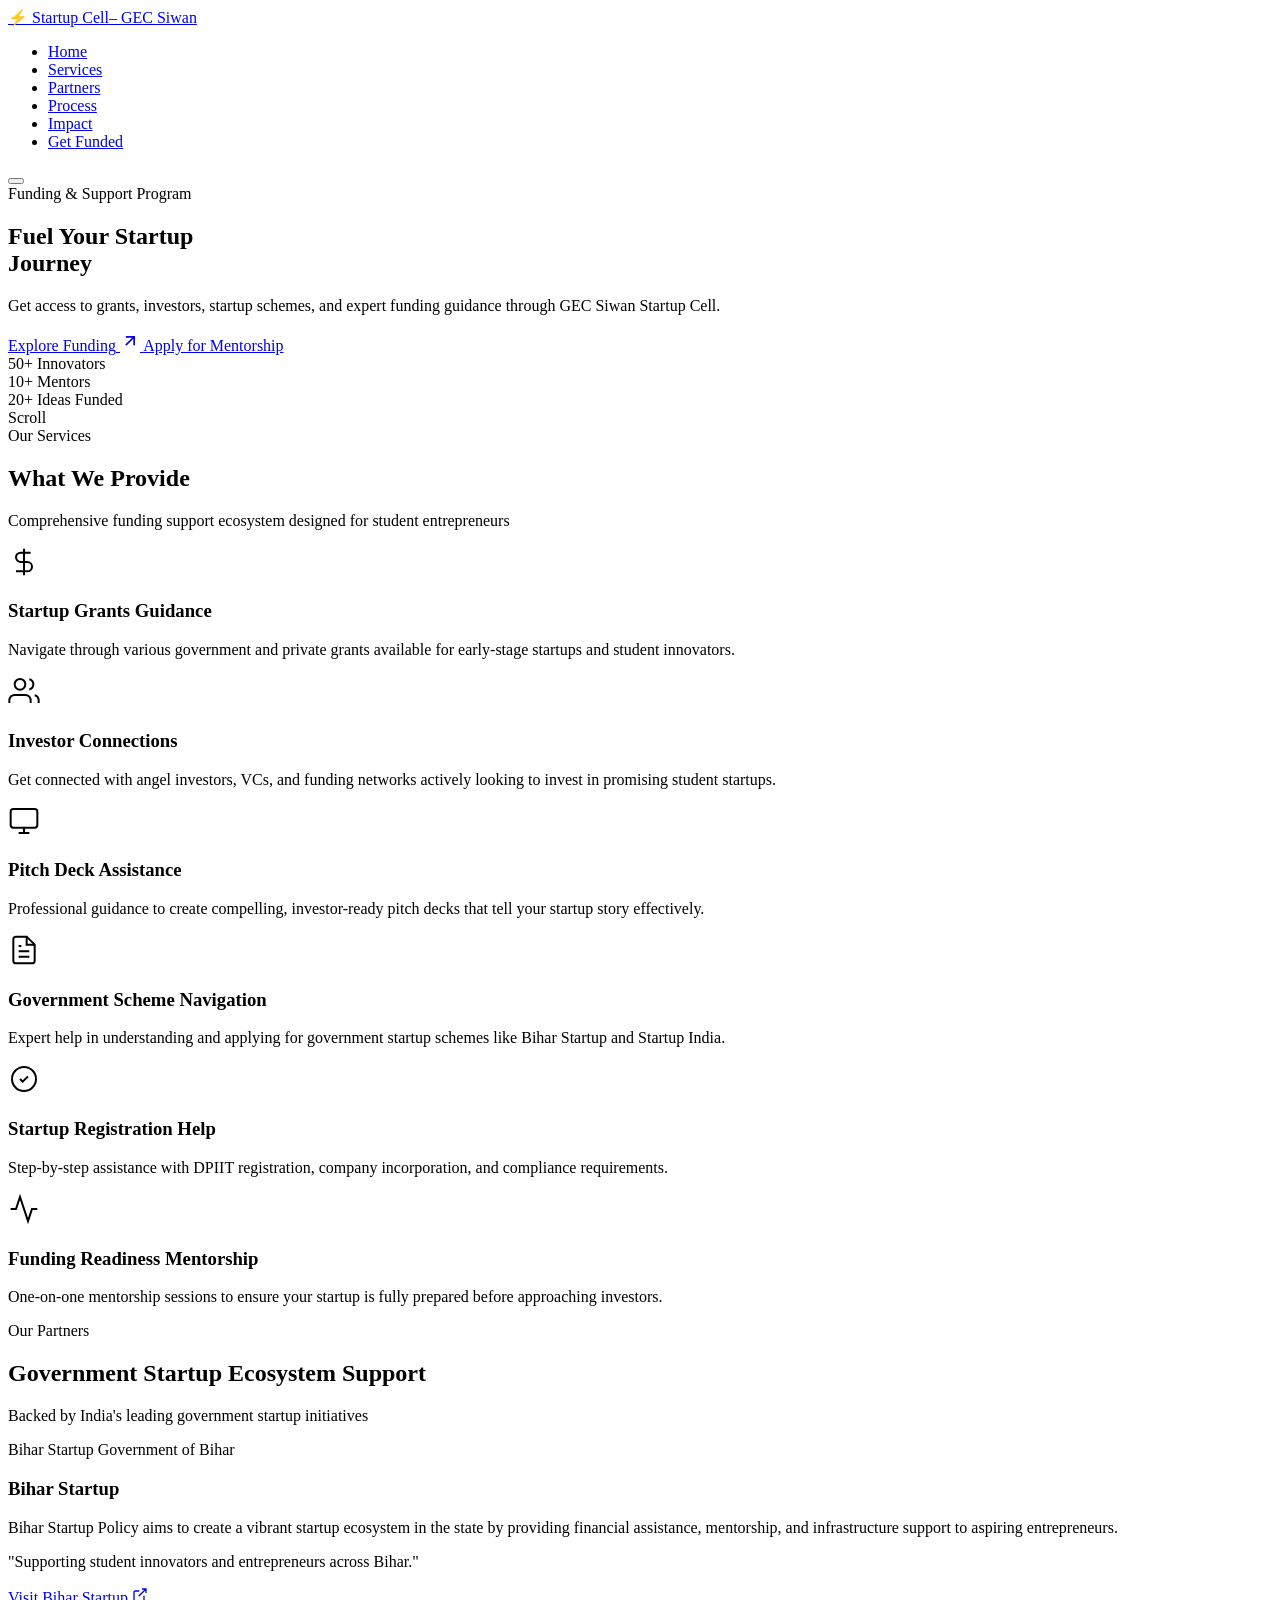
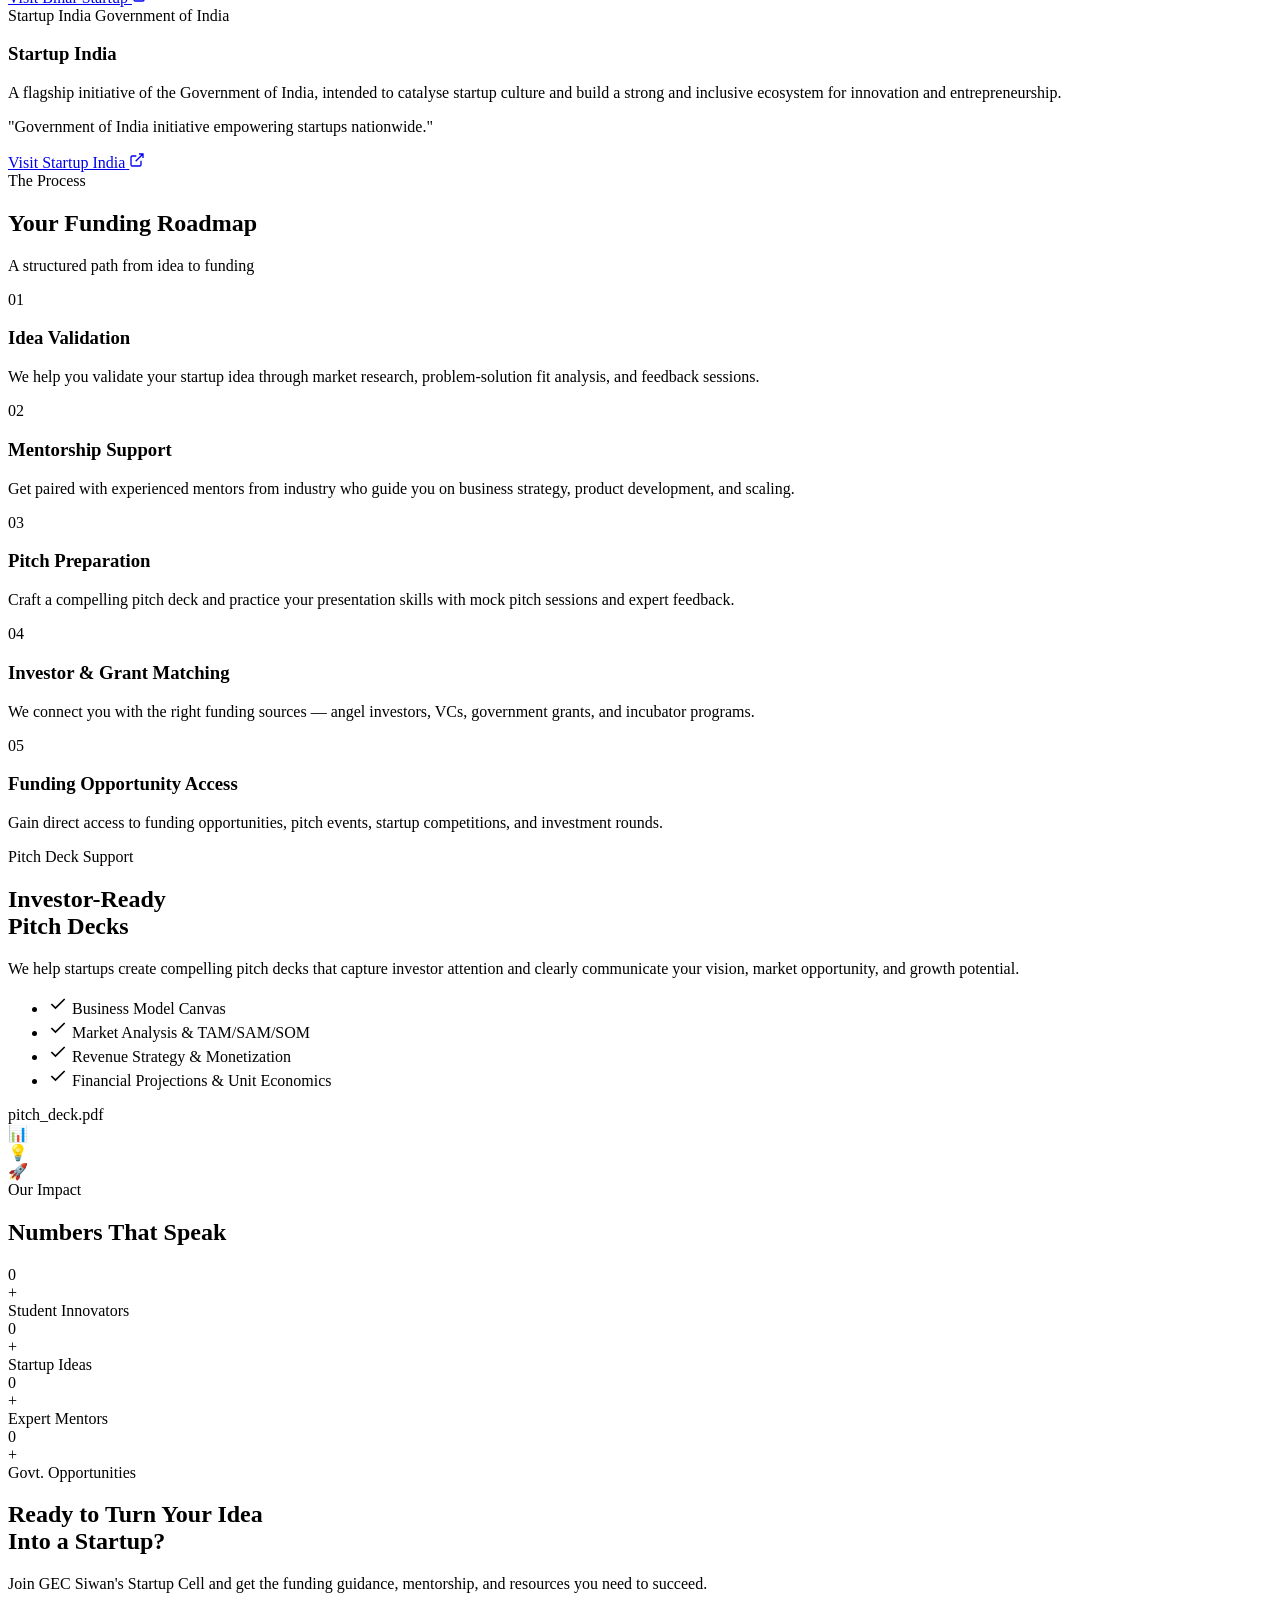
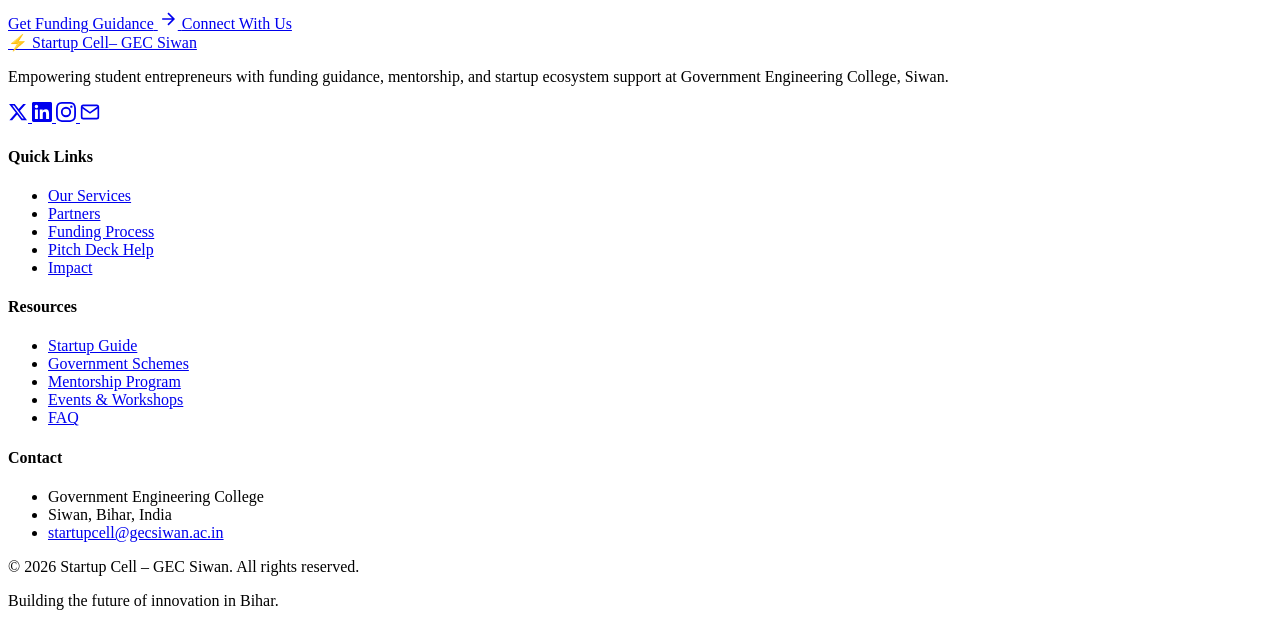
==== funding.html @ d15242ae "funding added" ====
<!DOCTYPE html>
<html lang="en">
<head>
    <meta charset="UTF-8">
    <meta name="viewport" content="width=device-width, initial-scale=1.0">
    <title>Funding & Support – Startup Cell GEC Siwan</title>
    <link rel="preconnect" href="https://fonts.googleapis.com">
    <link rel="preconnect" href="https://fonts.gstatic.com" crossorigin>
    <link href="https://fonts.googleapis.com/css2?family=Syne:wght@400;500;600;700;800&family=DM+Sans:ital,wght@0,400;0,500;0,600;0,700;1,400&display=swap" rel="stylesheet">
    <link rel="stylesheet" href="styles.css">
</head>
<body>
    <!-- ========== NAVBAR ========== -->
    <nav class="navbar" id="navbar">
        <div class="nav-container">
            <a href="#" class="nav-logo">
                <span class="logo-icon">⚡</span>
                <span>Startup Cell<span class="logo-accent">– GEC Siwan</span></span>
            </a>
            <ul class="nav-links" id="navLinks">
                <li><a href="#hero">Home</a></li>
                <li><a href="#services">Services</a></li>
                <li><a href="#government">Partners</a></li>
                <li><a href="#timeline">Process</a></li>
                <li><a href="#stats">Impact</a></li>
                <li><a href="#cta" class="nav-cta">Get Funded</a></li>
            </ul>
            <button class="nav-toggle" id="navToggle" aria-label="Toggle menu">
                <span></span>
                <span></span>
                <span></span>
            </button>
        </div>
    </nav>

    <!-- ========== HERO SECTION ========== -->
    <section class="hero" id="hero">
        <div class="hero-bg">
            <div class="blob blob-1"></div>
            <div class="blob blob-2"></div>
            <div class="blob blob-3"></div>
            <div class="grid-overlay"></div>
        </div>
        <div class="hero-content">
            <div class="hero-badge fade-up">
                <span class="badge-dot"></span>
                Funding & Support Program
            </div>
            <h1 class="hero-title fade-up delay-1">
                Fuel Your Startup<br><span class="gradient-text">Journey</span>
            </h1>
            <p class="hero-subtitle fade-up delay-2">
                Get access to grants, investors, startup schemes, and expert funding guidance through GEC Siwan Startup Cell.
            </p>
            <div class="hero-buttons fade-up delay-3">
                <a href="#services" class="btn btn-primary">
                    <span>Explore Funding</span>
                    <svg width="20" height="20" viewBox="0 0 24 24" fill="none" stroke="currentColor" stroke-width="2">
                        <path d="M7 17l9.2-9.2M17 17V7H7"/>
                    </svg>
                </a>
                <a href="#cta" class="btn btn-secondary">
                    <span>Apply for Mentorship</span>
                </a>
            </div>
            <div class="hero-stats-mini fade-up delay-4">
                <div class="mini-stat">
                    <span class="mini-stat-num">50+</span>
                    <span class="mini-stat-label">Innovators</span>
                </div>
                <div class="mini-stat-divider"></div>
                <div class="mini-stat">
                    <span class="mini-stat-num">10+</span>
                    <span class="mini-stat-label">Mentors</span>
                </div>
                <div class="mini-stat-divider"></div>
                <div class="mini-stat">
                    <span class="mini-stat-num">20+</span>
                    <span class="mini-stat-label">Ideas Funded</span>
                </div>
            </div>
        </div>
        <div class="hero-scroll-indicator">
            <div class="scroll-line"></div>
            <span>Scroll</span>
        </div>
    </section>

    <!-- ========== WHAT WE PROVIDE SECTION ========== -->
    <section class="services" id="services">
        <div class="container">
            <div class="section-header">
                <span class="section-tag fade-up">Our Services</span>
                <h2 class="section-title fade-up delay-1">What We Provide</h2>
                <p class="section-desc fade-up delay-2">Comprehensive funding support ecosystem designed for student entrepreneurs</p>
            </div>
            <div class="services-grid">
                <div class="service-card fade-up">
                    <div class="service-icon">
                        <svg width="32" height="32" viewBox="0 0 24 24" fill="none" stroke="currentColor" stroke-width="1.5">
                            <path d="M12 2v20M17 5H9.5a3.5 3.5 0 000 7h5a3.5 3.5 0 010 7H6"/>
                        </svg>
                    </div>
                    <h3>Startup Grants Guidance</h3>
                    <p>Navigate through various government and private grants available for early-stage startups and student innovators.</p>
                    <div class="service-card-glow"></div>
                </div>
                <div class="service-card fade-up delay-1">
                    <div class="service-icon">
                        <svg width="32" height="32" viewBox="0 0 24 24" fill="none" stroke="currentColor" stroke-width="1.5">
                            <path d="M17 21v-2a4 4 0 00-4-4H5a4 4 0 00-4 4v2"/><circle cx="9" cy="7" r="4"/><path d="M23 21v-2a4 4 0 00-3-3.87M16 3.13a4 4 0 010 7.75"/>
                        </svg>
                    </div>
                    <h3>Investor Connections</h3>
                    <p>Get connected with angel investors, VCs, and funding networks actively looking to invest in promising student startups.</p>
                    <div class="service-card-glow"></div>
                </div>
                <div class="service-card fade-up delay-2">
                    <div class="service-icon">
                        <svg width="32" height="32" viewBox="0 0 24 24" fill="none" stroke="currentColor" stroke-width="1.5">
                            <rect x="2" y="3" width="20" height="14" rx="2"/><path d="M8 21h8M12 17v4"/>
                        </svg>
                    </div>
                    <h3>Pitch Deck Assistance</h3>
                    <p>Professional guidance to create compelling, investor-ready pitch decks that tell your startup story effectively.</p>
                    <div class="service-card-glow"></div>
                </div>
                <div class="service-card fade-up">
                    <div class="service-icon">
                        <svg width="32" height="32" viewBox="0 0 24 24" fill="none" stroke="currentColor" stroke-width="1.5">
                            <path d="M14 2H6a2 2 0 00-2 2v16a2 2 0 002 2h12a2 2 0 002-2V8z"/><path d="M14 2v6h6M16 13H8M16 17H8M10 9H8"/>
                        </svg>
                    </div>
                    <h3>Government Scheme Navigation</h3>
                    <p>Expert help in understanding and applying for government startup schemes like Bihar Startup and Startup India.</p>
                    <div class="service-card-glow"></div>
                </div>
                <div class="service-card fade-up delay-1">
                    <div class="service-icon">
                        <svg width="32" height="32" viewBox="0 0 24 24" fill="none" stroke="currentColor" stroke-width="1.5">
                            <path d="M9 12l2 2 4-4M21 12a9 9 0 11-18 0 9 9 0 0118 0z"/>
                        </svg>
                    </div>
                    <h3>Startup Registration Help</h3>
                    <p>Step-by-step assistance with DPIIT registration, company incorporation, and compliance requirements.</p>
                    <div class="service-card-glow"></div>
                </div>
                <div class="service-card fade-up delay-2">
                    <div class="service-icon">
                        <svg width="32" height="32" viewBox="0 0 24 24" fill="none" stroke="currentColor" stroke-width="1.5">
                            <path d="M22 12h-4l-3 9L9 3l-3 9H2"/>
                        </svg>
                    </div>
                    <h3>Funding Readiness Mentorship</h3>
                    <p>One-on-one mentorship sessions to ensure your startup is fully prepared before approaching investors.</p>
                    <div class="service-card-glow"></div>
                </div>
            </div>
        </div>
    </section>

    <!-- ========== GOVERNMENT SUPPORT SECTION ========== -->
    <section class="government" id="government">
        <div class="container">
            <div class="section-header">
                <span class="section-tag fade-up">Our Partners</span>
                <h2 class="section-title fade-up delay-1">Government Startup Ecosystem Support</h2>
                <p class="section-desc fade-up delay-2">Backed by India's leading government startup initiatives</p>
            </div>
            <div class="gov-grid">
                <!-- Bihar Startup Card -->
                <div class="gov-card fade-up">
                    <div class="gov-card-inner">
                        <div class="gov-logo">
                            <div class="gov-logo-placeholder">
                                <span class="gov-logo-text">Bihar Startup</span>
                                <span class="gov-logo-sub">Government of Bihar</span>
                            </div>
                        </div>
                        <div class="gov-info">
                            <h3>Bihar Startup</h3>
                            <p>Bihar Startup Policy aims to create a vibrant startup ecosystem in the state by providing financial assistance, mentorship, and infrastructure support to aspiring entrepreneurs.</p>
                            <p class="gov-quote">"Supporting student innovators and entrepreneurs across Bihar."</p>
                            <a href="https://startup.bihar.gov.in" target="_blank" rel="noopener noreferrer" class="btn btn-gov">
                                <span>Visit Bihar Startup</span>
                                <svg width="16" height="16" viewBox="0 0 24 24" fill="none" stroke="currentColor" stroke-width="2">
                                    <path d="M18 13v6a2 2 0 01-2 2H5a2 2 0 01-2-2V8a2 2 0 012-2h6M15 3h6v6M10 14L21 3"/>
                                </svg>
                            </a>
                        </div>
                    </div>
                    <div class="gov-card-glow"></div>
                </div>
                <!-- Startup India Card -->
                <div class="gov-card fade-up delay-1">
                    <div class="gov-card-inner">
                        <div class="gov-logo">
                            <div class="gov-logo-placeholder">
                                <span class="gov-logo-text">Startup India</span>
                                <span class="gov-logo-sub">Government of India</span>
                            </div>
                        </div>
                        <div class="gov-info">
                            <h3>Startup India</h3>
                            <p>A flagship initiative of the Government of India, intended to catalyse startup culture and build a strong and inclusive ecosystem for innovation and entrepreneurship.</p>
                            <p class="gov-quote">"Government of India initiative empowering startups nationwide."</p>
                            <a href="https://www.startupindia.gov.in" target="_blank" rel="noopener noreferrer" class="btn btn-gov">
                                <span>Visit Startup India</span>
                                <svg width="16" height="16" viewBox="0 0 24 24" fill="none" stroke="currentColor" stroke-width="2">
                                    <path d="M18 13v6a2 2 0 01-2 2H5a2 2 0 01-2-2V8a2 2 0 012-2h6M15 3h6v6M10 14L21 3"/>
                                </svg>
                            </a>
                        </div>
                    </div>
                    <div class="gov-card-glow"></div>
                </div>
            </div>
        </div>
    </section>

    <!-- ========== FUNDING PROCESS TIMELINE ========== -->
    <section class="timeline" id="timeline">
        <div class="container">
            <div class="section-header">
                <span class="section-tag fade-up">The Process</span>
                <h2 class="section-title fade-up delay-1">Your Funding Roadmap</h2>
                <p class="section-desc fade-up delay-2">A structured path from idea to funding</p>
            </div>
            <div class="timeline-wrapper">
                <div class="timeline-line"></div>
                <div class="timeline-item fade-up">
                    <div class="timeline-marker">
                        <span class="timeline-number">01</span>
                    </div>
                    <div class="timeline-content">
                        <h3>Idea Validation</h3>
                        <p>We help you validate your startup idea through market research, problem-solution fit analysis, and feedback sessions.</p>
                    </div>
                </div>
                <div class="timeline-item fade-up delay-1">
                    <div class="timeline-marker">
                        <span class="timeline-number">02</span>
                    </div>
                    <div class="timeline-content">
                        <h3>Mentorship Support</h3>
                        <p>Get paired with experienced mentors from industry who guide you on business strategy, product development, and scaling.</p>
                    </div>
                </div>
                <div class="timeline-item fade-up delay-2">
                    <div class="timeline-marker">
                        <span class="timeline-number">03</span>
                    </div>
                    <div class="timeline-content">
                        <h3>Pitch Preparation</h3>
                        <p>Craft a compelling pitch deck and practice your presentation skills with mock pitch sessions and expert feedback.</p>
                    </div>
                </div>
                <div class="timeline-item fade-up">
                    <div class="timeline-marker">
                        <span class="timeline-number">04</span>
                    </div>
                    <div class="timeline-content">
                        <h3>Investor & Grant Matching</h3>
                        <p>We connect you with the right funding sources — angel investors, VCs, government grants, and incubator programs.</p>
                    </div>
                </div>
                <div class="timeline-item fade-up delay-1">
                    <div class="timeline-marker">
                        <span class="timeline-number">05</span>
                    </div>
                    <div class="timeline-content">
                        <h3>Funding Opportunity Access</h3>
                        <p>Gain direct access to funding opportunities, pitch events, startup competitions, and investment rounds.</p>
                    </div>
                </div>
            </div>
        </div>
    </section>

    <!-- ========== PITCH DECK SUPPORT ========== -->
    <section class="pitch-deck" id="pitch-deck">
        <div class="container">
            <div class="pitch-grid">
                <div class="pitch-content fade-up">
                    <span class="section-tag">Pitch Deck Support</span>
                    <h2 class="section-title">Investor-Ready<br><span class="gradient-text">Pitch Decks</span></h2>
                    <p class="pitch-desc">We help startups create compelling pitch decks that capture investor attention and clearly communicate your vision, market opportunity, and growth potential.</p>
                    <ul class="pitch-features">
                        <li>
                            <svg width="20" height="20" viewBox="0 0 24 24" fill="none" stroke="currentColor" stroke-width="2"><path d="M20 6L9 17l-5-5"/></svg>
                            Business Model Canvas
                        </li>
                        <li>
                            <svg width="20" height="20" viewBox="0 0 24 24" fill="none" stroke="currentColor" stroke-width="2"><path d="M20 6L9 17l-5-5"/></svg>
                            Market Analysis & TAM/SAM/SOM
                        </li>
                        <li>
                            <svg width="20" height="20" viewBox="0 0 24 24" fill="none" stroke="currentColor" stroke-width="2"><path d="M20 6L9 17l-5-5"/></svg>
                            Revenue Strategy & Monetization
                        </li>
                        <li>
                            <svg width="20" height="20" viewBox="0 0 24 24" fill="none" stroke="currentColor" stroke-width="2"><path d="M20 6L9 17l-5-5"/></svg>
                            Financial Projections & Unit Economics
                        </li>
                    </ul>
                </div>
                <div class="pitch-visual fade-up delay-1">
                    <div class="pitch-mockup">
                        <div class="mockup-header">
                            <div class="mockup-dots">
                                <span></span><span></span><span></span>
                            </div>
                            <span class="mockup-title">pitch_deck.pdf</span>
                        </div>
                        <div class="mockup-body">
                            <div class="mockup-slide">
                                <div class="slide-title"></div>
                                <div class="slide-chart">
                                    <div class="chart-bar" style="height: 40%"></div>
                                    <div class="chart-bar" style="height: 60%"></div>
                                    <div class="chart-bar" style="height: 45%"></div>
                                    <div class="chart-bar" style="height: 80%"></div>
                                    <div class="chart-bar" style="height: 95%"></div>
                                </div>
                                <div class="slide-text"></div>
                                <div class="slide-text short"></div>
                            </div>
                        </div>
                    </div>
                    <div class="floating-element float-1">📊</div>
                    <div class="floating-element float-2">💡</div>
                    <div class="floating-element float-3">🚀</div>
                </div>
            </div>
        </div>
    </section>

    <!-- ========== STATISTICS SECTION ========== -->
    <section class="stats" id="stats">
        <div class="container">
            <div class="section-header">
                <span class="section-tag fade-up">Our Impact</span>
                <h2 class="section-title fade-up delay-1">Numbers That Speak</h2>
            </div>
            <div class="stats-grid">
                <div class="stat-card fade-up">
                    <div class="stat-number" data-target="50">0</div>
                    <div class="stat-suffix">+</div>
                    <div class="stat-label">Student Innovators</div>
                    <div class="stat-glow"></div>
                </div>
                <div class="stat-card fade-up delay-1">
                    <div class="stat-number" data-target="20">0</div>
                    <div class="stat-suffix">+</div>
                    <div class="stat-label">Startup Ideas</div>
                    <div class="stat-glow"></div>
                </div>
                <div class="stat-card fade-up delay-2">
                    <div class="stat-number" data-target="10">0</div>
                    <div class="stat-suffix">+</div>
                    <div class="stat-label">Expert Mentors</div>
                    <div class="stat-glow"></div>
                </div>
                <div class="stat-card fade-up">
                    <div class="stat-number" data-target="15">0</div>
                    <div class="stat-suffix">+</div>
                    <div class="stat-label">Govt. Opportunities</div>
                    <div class="stat-glow"></div>
                </div>
            </div>
        </div>
    </section>

    <!-- ========== CTA SECTION ========== -->
    <section class="cta" id="cta">
        <div class="cta-bg">
            <div class="cta-blob cta-blob-1"></div>
            <div class="cta-blob cta-blob-2"></div>
        </div>
        <div class="container">
            <div class="cta-content fade-up">
                <h2 class="cta-title">Ready to Turn Your Idea<br>Into a <span class="gradient-text">Startup?</span></h2>
                <p class="cta-desc">Join GEC Siwan's Startup Cell and get the funding guidance, mentorship, and resources you need to succeed.</p>
                <div class="cta-buttons">
                    <a href="#" class="btn btn-primary btn-lg">
                        <span>Get Funding Guidance</span>
                        <svg width="20" height="20" viewBox="0 0 24 24" fill="none" stroke="currentColor" stroke-width="2">
                            <path d="M5 12h14M12 5l7 7-7 7"/>
                        </svg>
                    </a>
                    <a href="#" class="btn btn-secondary btn-lg">
                        <span>Connect With Us</span>
                    </a>
                </div>
            </div>
        </div>
    </section>

    <!-- ========== FOOTER ========== -->
    <footer class="footer">
        <div class="container">
            <div class="footer-grid">
                <div class="footer-brand">
                    <a href="#" class="footer-logo">
                        <span class="logo-icon">⚡</span>
                        <span>Startup Cell<span class="logo-accent">– GEC Siwan</span></span>
                    </a>
                    <p>Empowering student entrepreneurs with funding guidance, mentorship, and startup ecosystem support at Government Engineering College, Siwan.</p>
                    <div class="footer-socials">
                        <a href="#" aria-label="Twitter">
                            <svg width="20" height="20" viewBox="0 0 24 24" fill="currentColor"><path d="M18.244 2.25h3.308l-7.227 8.26 8.502 11.24H16.17l-5.214-6.817L4.99 21.75H1.68l7.73-8.835L1.254 2.25H8.08l4.713 6.231zm-1.161 17.52h1.833L7.084 4.126H5.117z"/></svg>
                        </a>
                        <a href="#" aria-label="LinkedIn">
                            <svg width="20" height="20" viewBox="0 0 24 24" fill="currentColor"><path d="M20.447 20.452h-3.554v-5.569c0-1.328-.027-3.037-1.852-3.037-1.853 0-2.136 1.445-2.136 2.939v5.667H9.351V9h3.414v1.561h.046c.477-.9 1.637-1.85 3.37-1.85 3.601 0 4.267 2.37 4.267 5.455v6.286zM5.337 7.433a2.062 2.062 0 01-2.063-2.065 2.064 2.064 0 112.063 2.065zm1.782 13.019H3.555V9h3.564v11.452zM22.225 0H1.771C.792 0 0 .774 0 1.729v20.542C0 23.227.792 24 1.771 24h20.451C23.2 24 24 23.227 24 22.271V1.729C24 .774 23.2 0 22.222 0h.003z"/></svg>
                        </a>
                        <a href="#" aria-label="Instagram">
                            <svg width="20" height="20" viewBox="0 0 24 24" fill="currentColor"><path d="M12 2.163c3.204 0 3.584.012 4.85.07 3.252.148 4.771 1.691 4.919 4.919.058 1.265.069 1.645.069 4.849 0 3.205-.012 3.584-.069 4.849-.149 3.225-1.664 4.771-4.919 4.919-1.266.058-1.644.07-4.85.07-3.204 0-3.584-.012-4.849-.07-3.26-.149-4.771-1.699-4.919-4.92-.058-1.265-.07-1.644-.07-4.849 0-3.204.013-3.583.07-4.849.149-3.227 1.664-4.771 4.919-4.919 1.266-.057 1.645-.069 4.849-.069zM12 0C8.741 0 8.333.014 7.053.072 2.695.272.273 2.69.073 7.052.014 8.333 0 8.741 0 12c0 3.259.014 3.668.072 4.948.2 4.358 2.618 6.78 6.98 6.98C8.333 23.986 8.741 24 12 24c3.259 0 3.668-.014 4.948-.072 4.354-.2 6.782-2.618 6.979-6.98.059-1.28.073-1.689.073-4.948 0-3.259-.014-3.667-.072-4.947-.196-4.354-2.617-6.78-6.979-6.98C15.668.014 15.259 0 12 0zm0 5.838a6.162 6.162 0 100 12.324 6.162 6.162 0 000-12.324zM12 16a4 4 0 110-8 4 4 0 010 8zm6.406-11.845a1.44 1.44 0 100 2.881 1.44 1.44 0 000-2.881z"/></svg>
                        </a>
                        <a href="#" aria-label="Email">
                            <svg width="20" height="20" viewBox="0 0 24 24" fill="none" stroke="currentColor" stroke-width="2"><path d="M4 4h16c1.1 0 2 .9 2 2v12c0 1.1-.9 2-2 2H4c-1.1 0-2-.9-2-2V6c0-1.1.9-2 2-2z"/><polyline points="22,6 12,13 2,6"/></svg>
                        </a>
                    </div>
                </div>
                <div class="footer-links">
                    <h4>Quick Links</h4>
                    <ul>
                        <li><a href="#services">Our Services</a></li>
                        <li><a href="#government">Partners</a></li>
                        <li><a href="#timeline">Funding Process</a></li>
                        <li><a href="#pitch-deck">Pitch Deck Help</a></li>
                        <li><a href="#stats">Impact</a></li>
                    </ul>
                </div>
                <div class="footer-links">
                    <h4>Resources</h4>
                    <ul>
                        <li><a href="#">Startup Guide</a></li>
                        <li><a href="#">Government Schemes</a></li>
                        <li><a href="#">Mentorship Program</a></li>
                        <li><a href="#">Events & Workshops</a></li>
                        <li><a href="#">FAQ</a></li>
                    </ul>
                </div>
                <div class="footer-links">
                    <h4>Contact</h4>
                    <ul>
                        <li>Government Engineering College</li>
                        <li>Siwan, Bihar, India</li>
                        <li><a href="mailto:startupcell@gecsiwan.ac.in">startupcell@gecsiwan.ac.in</a></li>
                    </ul>
                </div>
            </div>
            <div class="footer-bottom">
                <p>&copy; 2026 Startup Cell – GEC Siwan. All rights reserved.</p>
                <p>Building the future of innovation in Bihar.</p>
            </div>
        </div>
    </footer>

    <script src="script.js"></script>
</body>
</html>
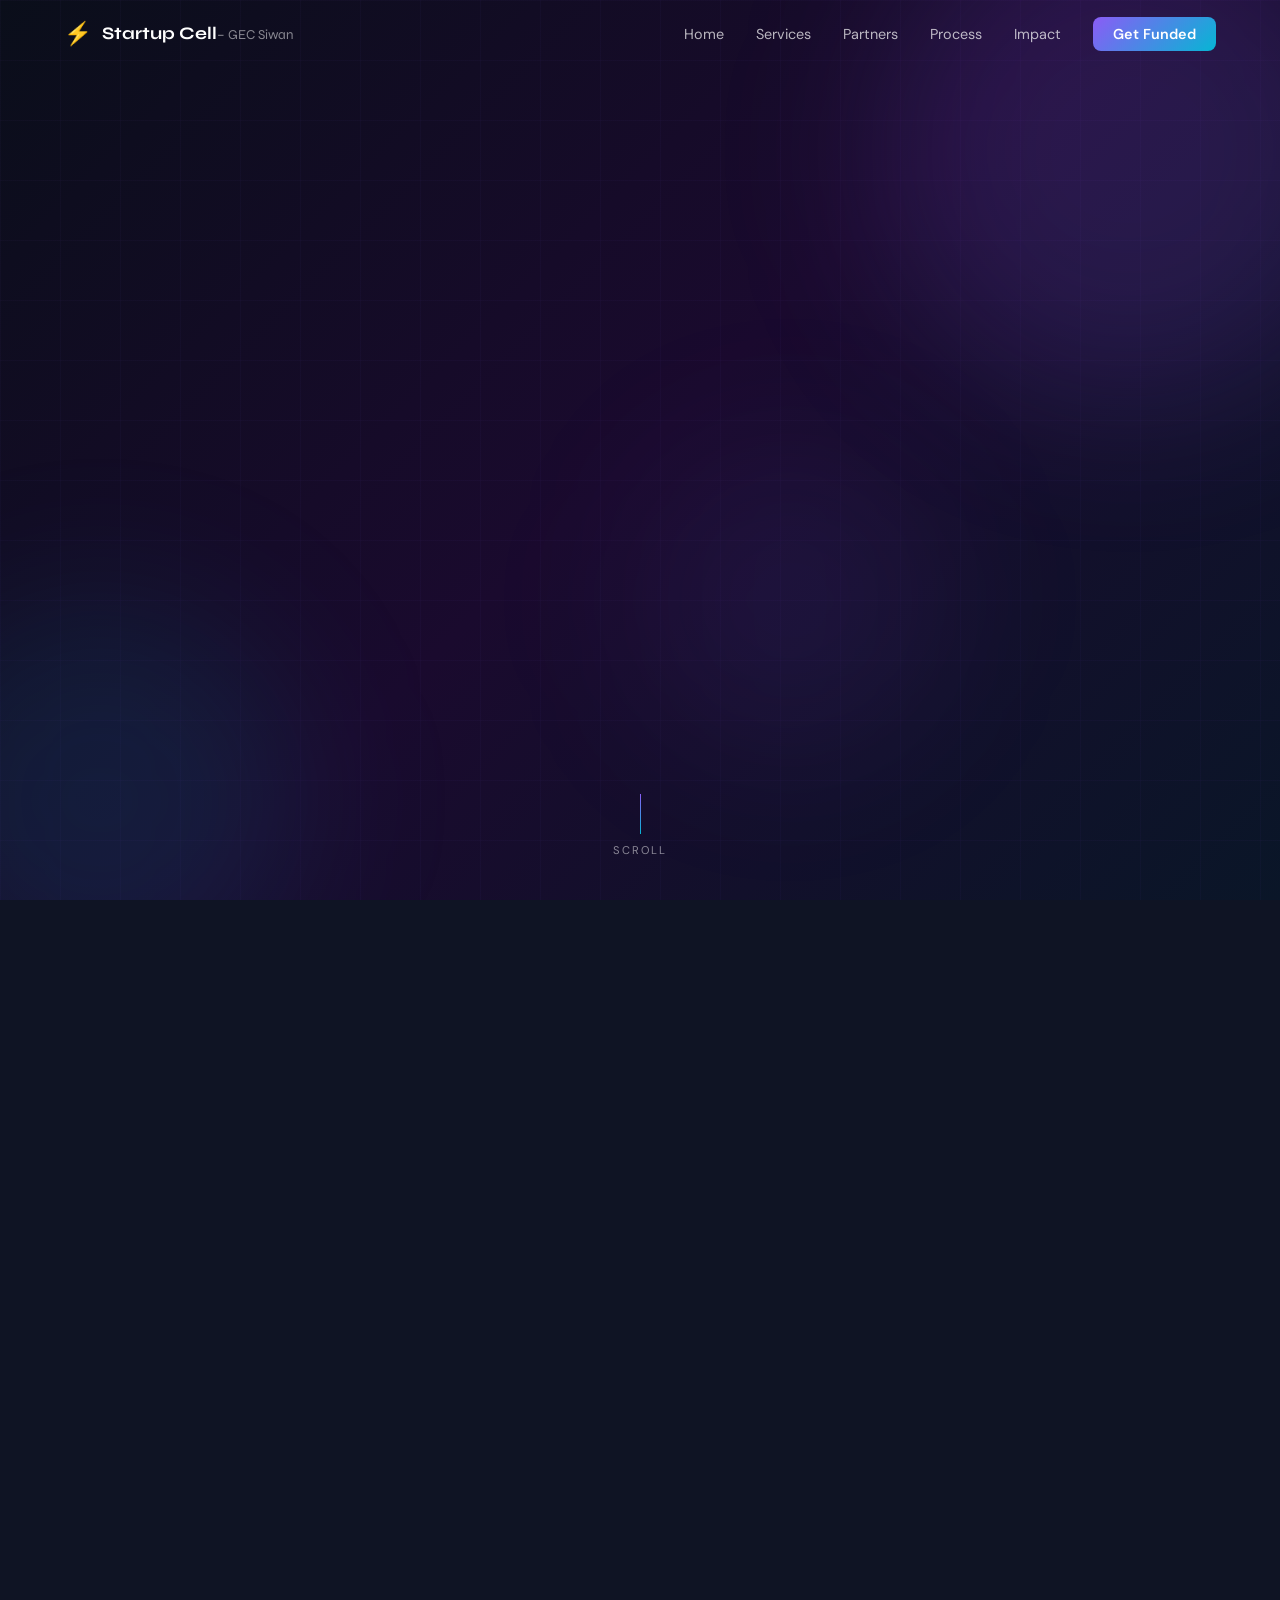
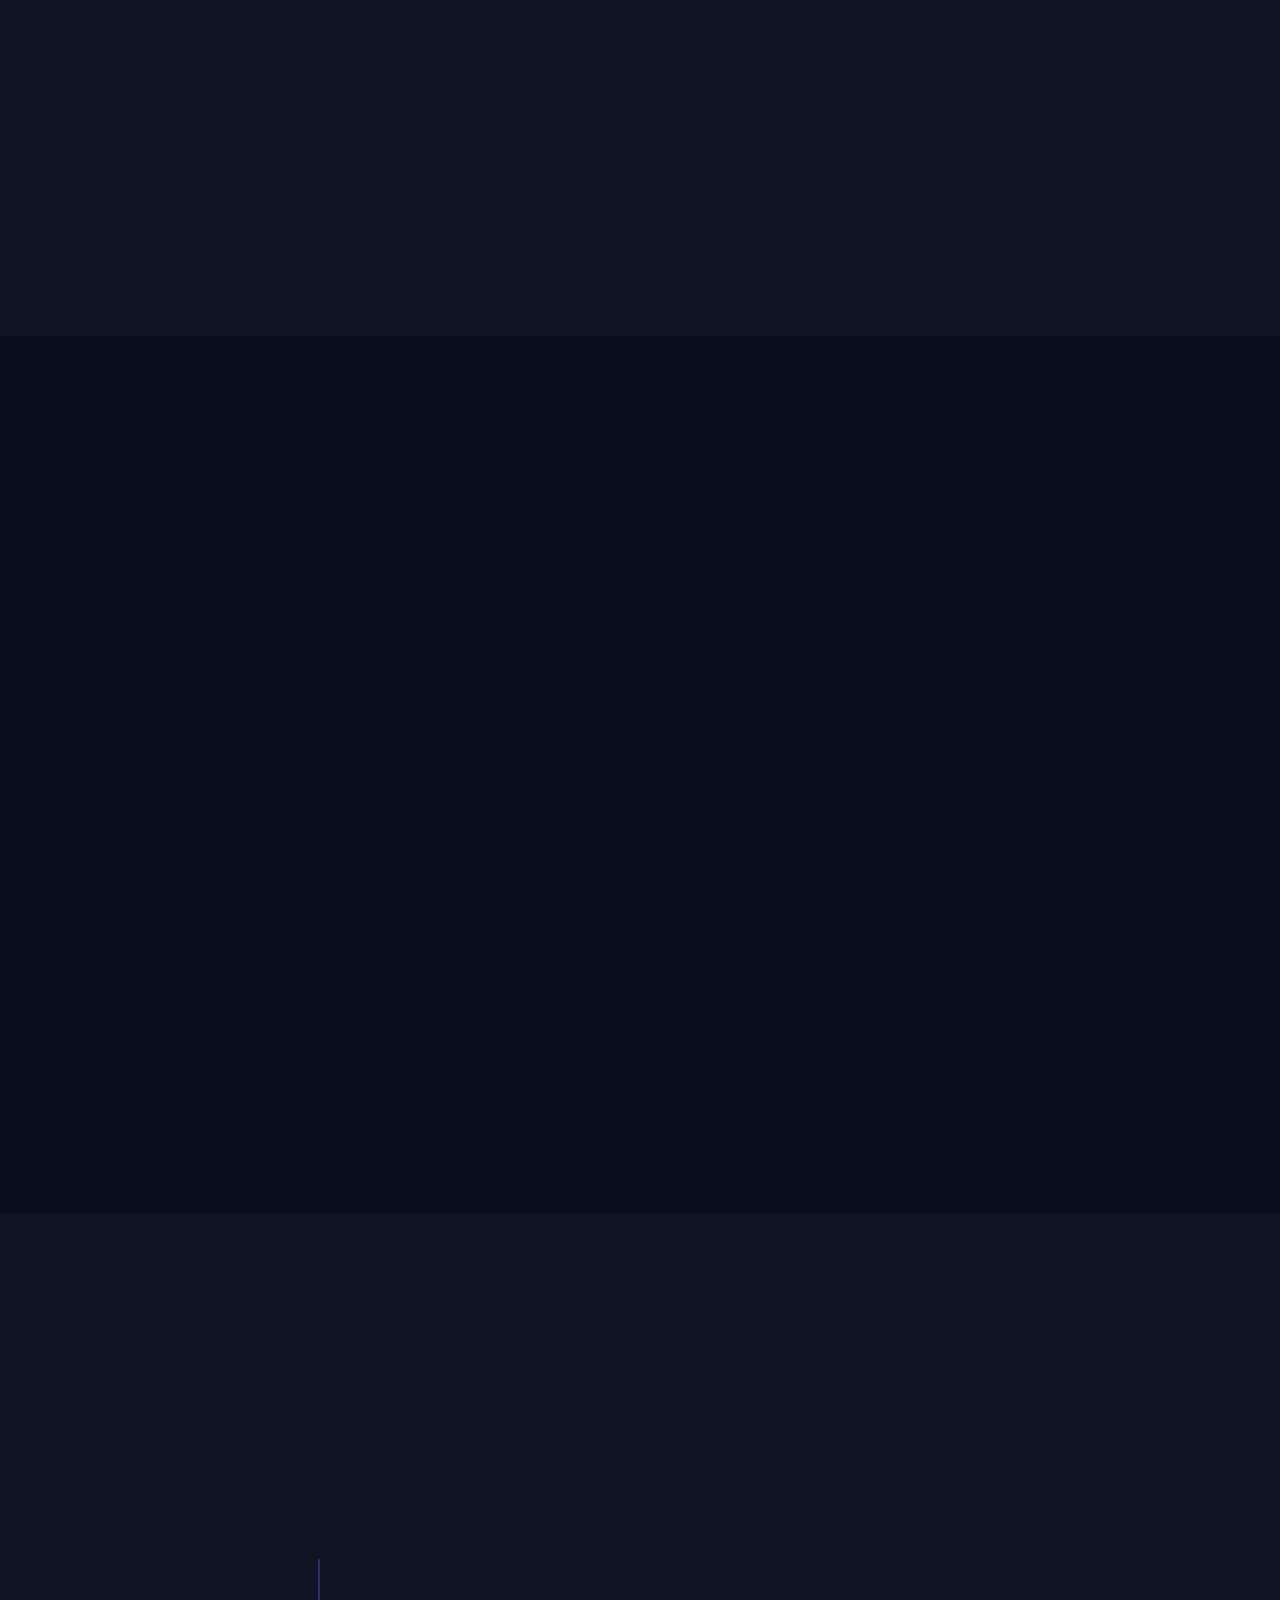
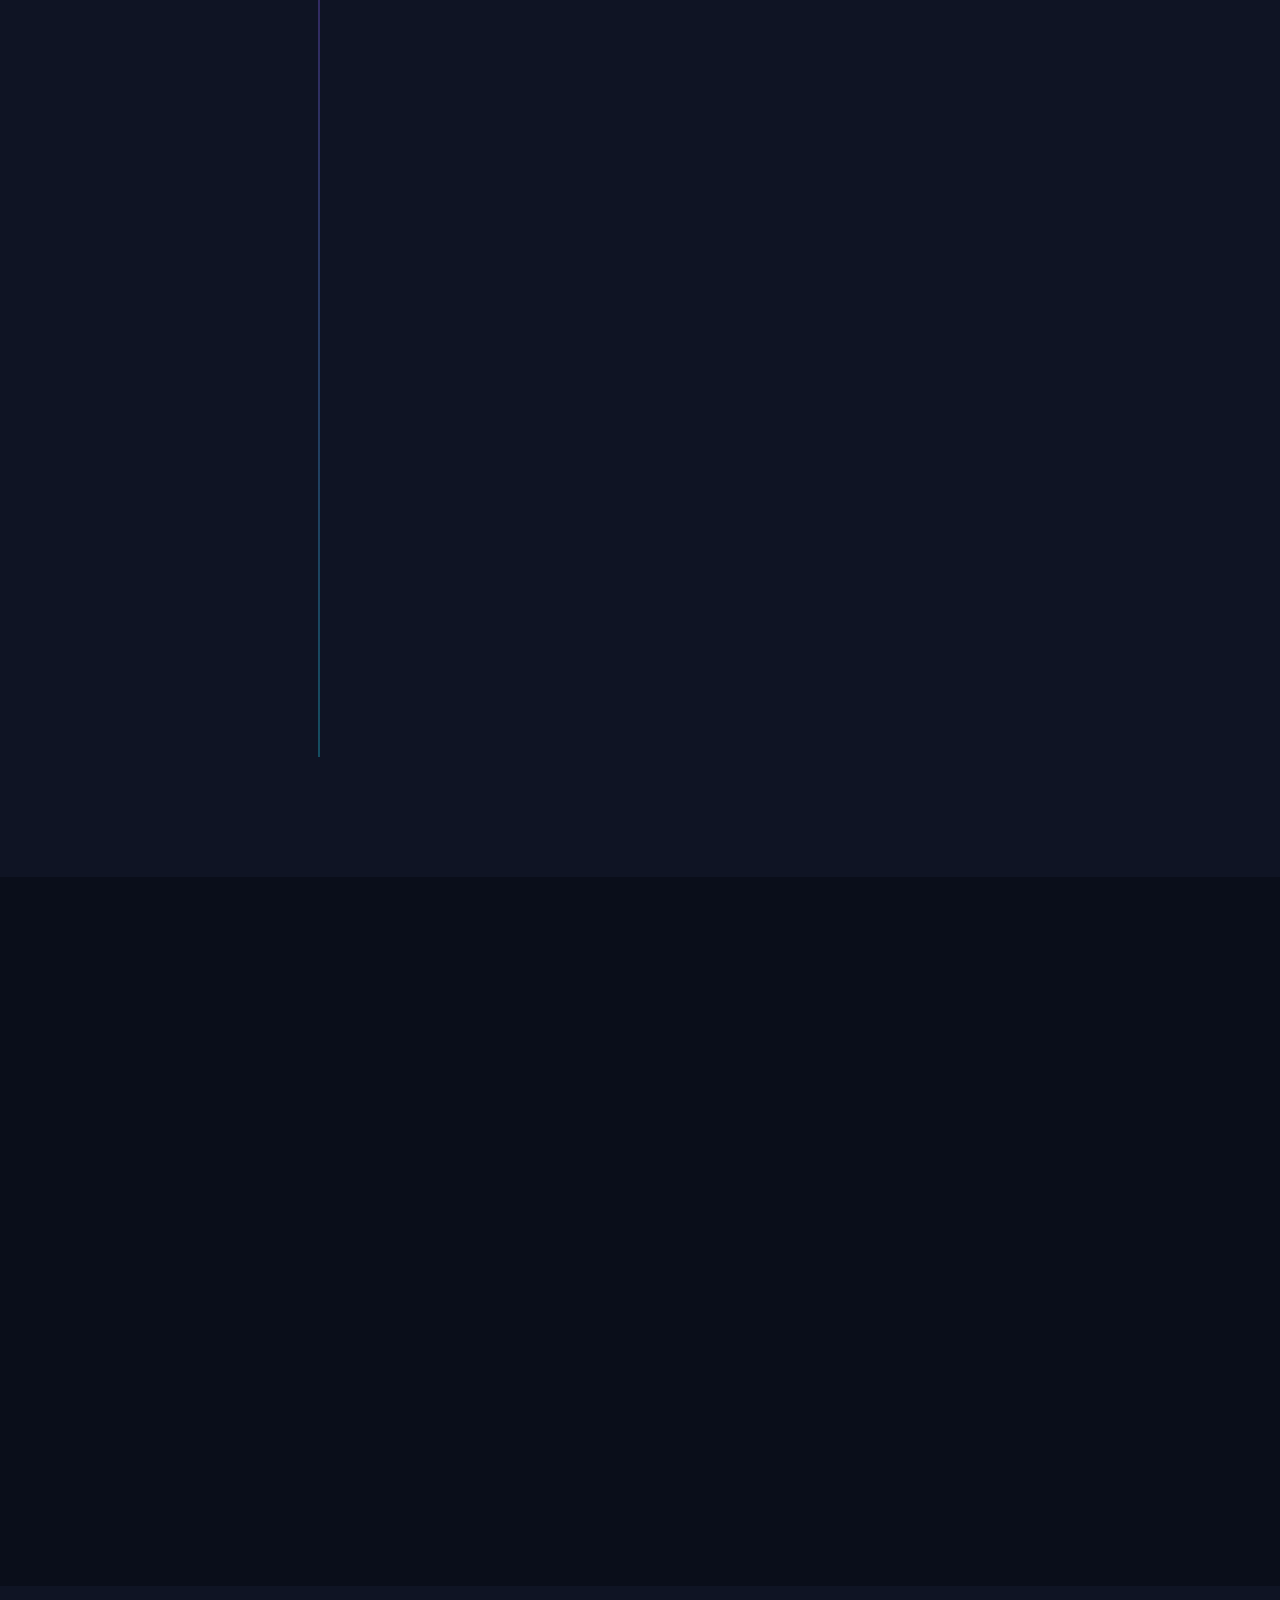
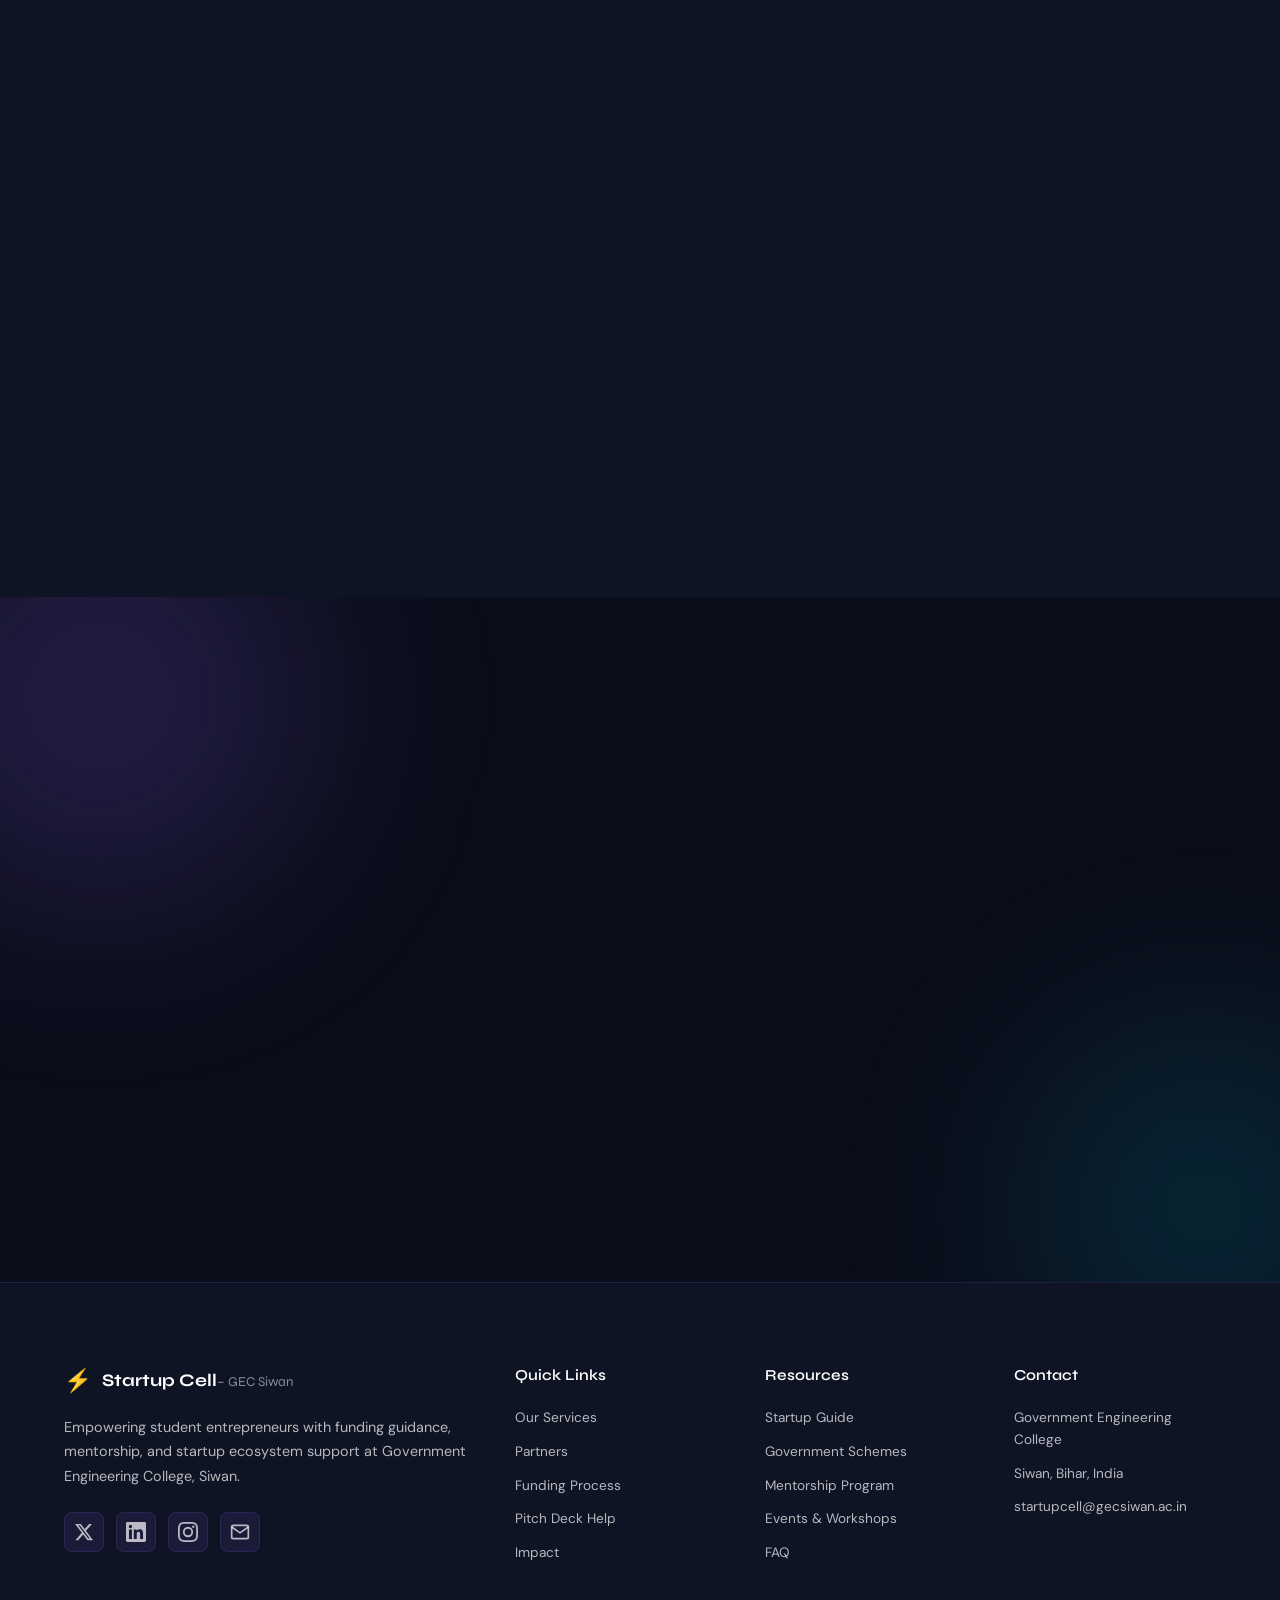
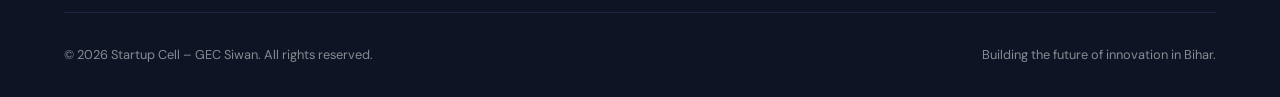
==== commit 749621a8: "connected funding" ====
--- a/funding.html
+++ b/funding.html
@@ -7,7 +7,7 @@
     <link rel="preconnect" href="https://fonts.googleapis.com">
     <link rel="preconnect" href="https://fonts.gstatic.com" crossorigin>
     <link href="https://fonts.googleapis.com/css2?family=Syne:wght@400;500;600;700;800&family=DM+Sans:ital,wght@0,400;0,500;0,600;0,700;1,400&display=swap" rel="stylesheet">
-    <link rel="stylesheet" href="styles.css">
+    <link rel="stylesheet" href="funding.css">
 </head>
 <body>
     <!-- ========== NAVBAR ========== -->
--- a/funding.css
+++ b/funding.css
@@ -0,0 +1,1260 @@
+/* ========== CSS VARIABLES & RESET ========== */
+:root {
+    --bg-primary: #0a0e1a;
+    --bg-secondary: #0f1424;
+    --bg-card: rgba(15, 20, 40, 0.6);
+    --border-color: rgba(139, 92, 246, 0.15);
+    --border-glow: rgba(139, 92, 246, 0.3);
+    --purple-500: #8b5cf6;
+    --purple-600: #7c3aed;
+    --purple-700: #6d28d9;
+    --cyan-400: #22d3ee;
+    --cyan-500: #06b6d4;
+    --gradient-primary: linear-gradient(135deg, #8b5cf6, #06b6d4);
+    --gradient-hero: linear-gradient(135deg, #0a0e1a 0%, #1a0a2e 50%, #0a1628 100%);
+    --text-primary: #ffffff;
+    --text-secondary: rgba(255, 255, 255, 0.7);
+    --text-muted: rgba(255, 255, 255, 0.5);
+    --font-heading: 'Syne', sans-serif;
+    --font-body: 'DM Sans', sans-serif;
+    --radius-sm: 8px;
+    --radius-md: 12px;
+    --radius-lg: 20px;
+    --radius-xl: 28px;
+    --shadow-glow: 0 0 40px rgba(139, 92, 246, 0.15);
+    --transition: all 0.3s cubic-bezier(0.4, 0, 0.2, 1);
+}
+
+*, *::before, *::after {
+    margin: 0;
+    padding: 0;
+    box-sizing: border-box;
+}
+
+html {
+    scroll-behavior: smooth;
+    scroll-padding-top: 80px;
+}
+
+body {
+    font-family: var(--font-body);
+    background: var(--bg-primary);
+    color: var(--text-primary);
+    line-height: 1.6;
+    overflow-x: hidden;
+    -webkit-font-smoothing: antialiased;
+}
+
+a {
+    text-decoration: none;
+    color: inherit;
+}
+
+ul {
+    list-style: none;
+}
+
+img {
+    max-width: 100%;
+    display: block;
+}
+
+.container {
+    max-width: 1200px;
+    margin: 0 auto;
+    padding: 0 24px;
+}
+
+/* ========== ANIMATIONS ========== */
+.fade-up {
+    opacity: 0;
+    transform: translateY(30px);
+    transition: opacity 0.6s ease, transform 0.6s ease;
+}
+
+.fade-up.visible {
+    opacity: 1;
+    transform: translateY(0);
+}
+
+.delay-1 { transition-delay: 0.1s; }
+.delay-2 { transition-delay: 0.2s; }
+.delay-3 { transition-delay: 0.3s; }
+.delay-4 { transition-delay: 0.4s; }
+
+@keyframes float {
+    0%, 100% { transform: translateY(0px); }
+    50% { transform: translateY(-20px); }
+}
+
+@keyframes pulse-glow {
+    0%, 100% { opacity: 0.4; }
+    50% { opacity: 0.8; }
+}
+
+@keyframes blob-move {
+    0%, 100% { transform: translate(0, 0) scale(1); }
+    25% { transform: translate(30px, -50px) scale(1.1); }
+    50% { transform: translate(-20px, 20px) scale(0.9); }
+    75% { transform: translate(20px, 30px) scale(1.05); }
+}
+
+@keyframes scroll-line {
+    0% { transform: scaleY(0); transform-origin: top; }
+    50% { transform: scaleY(1); transform-origin: top; }
+    51% { transform: scaleY(1); transform-origin: bottom; }
+    100% { transform: scaleY(0); transform-origin: bottom; }
+}
+
+@keyframes counter-glow {
+    0%, 100% { box-shadow: 0 0 20px rgba(139, 92, 246, 0.1); }
+    50% { box-shadow: 0 0 40px rgba(139, 92, 246, 0.3); }
+}
+
+/* ========== NAVBAR ========== */
+.navbar {
+    position: fixed;
+    top: 0;
+    left: 0;
+    right: 0;
+    z-index: 1000;
+    padding: 16px 0;
+    transition: var(--transition);
+    backdrop-filter: blur(0px);
+}
+
+.navbar.scrolled {
+    padding: 12px 0;
+    background: rgba(10, 14, 26, 0.9);
+    backdrop-filter: blur(20px);
+    border-bottom: 1px solid var(--border-color);
+}
+
+.nav-container {
+    max-width: 1200px;
+    margin: 0 auto;
+    padding: 0 24px;
+    display: flex;
+    align-items: center;
+    justify-content: space-between;
+}
+
+.nav-logo {
+    display: flex;
+    align-items: center;
+    gap: 10px;
+    font-family: var(--font-heading);
+    font-weight: 700;
+    font-size: 1.1rem;
+}
+
+.logo-icon {
+    font-size: 1.4rem;
+}
+
+.logo-accent {
+    color: var(--text-muted);
+    font-weight: 400;
+    font-size: 0.85rem;
+}
+
+.nav-links {
+    display: flex;
+    align-items: center;
+    gap: 32px;
+}
+
+.nav-links a {
+    font-size: 0.9rem;
+    color: var(--text-secondary);
+    transition: var(--transition);
+    position: relative;
+}
+
+.nav-links a:hover {
+    color: var(--text-primary);
+}
+
+.nav-links a::after {
+    content: '';
+    position: absolute;
+    bottom: -4px;
+    left: 0;
+    width: 0;
+    height: 2px;
+    background: var(--gradient-primary);
+    transition: var(--transition);
+    border-radius: 2px;
+}
+
+.nav-links a:hover::after {
+    width: 100%;
+}
+
+.nav-cta {
+    background: var(--gradient-primary);
+    padding: 8px 20px !important;
+    border-radius: var(--radius-sm);
+    font-weight: 600;
+    color: white !important;
+}
+
+.nav-cta::after {
+    display: none !important;
+}
+
+.nav-cta:hover {
+    transform: translateY(-2px);
+    box-shadow: 0 4px 20px rgba(139, 92, 246, 0.4);
+}
+
+.nav-toggle {
+    display: none;
+    flex-direction: column;
+    gap: 5px;
+    background: none;
+    border: none;
+    cursor: pointer;
+    padding: 4px;
+}
+
+.nav-toggle span {
+    width: 24px;
+    height: 2px;
+    background: var(--text-primary);
+    border-radius: 2px;
+    transition: var(--transition);
+}
+
+/* ========== HERO SECTION ========== */
+.hero {
+    min-height: 100vh;
+    display: flex;
+    align-items: center;
+    justify-content: center;
+    position: relative;
+    padding: 120px 24px 80px;
+    overflow: hidden;
+}
+
+.hero-bg {
+    position: absolute;
+    inset: 0;
+    background: var(--gradient-hero);
+}
+
+.blob {
+    position: absolute;
+    border-radius: 50%;
+    filter: blur(80px);
+    animation: blob-move 12s infinite ease-in-out;
+}
+
+.blob-1 {
+    width: 500px;
+    height: 500px;
+    background: rgba(139, 92, 246, 0.15);
+    top: -100px;
+    right: -100px;
+    animation-delay: 0s;
+}
+
+.blob-2 {
+    width: 400px;
+    height: 400px;
+    background: rgba(6, 182, 212, 0.1);
+    bottom: -100px;
+    left: -100px;
+    animation-delay: -4s;
+}
+
+.blob-3 {
+    width: 300px;
+    height: 300px;
+    background: rgba(139, 92, 246, 0.08);
+    top: 50%;
+    left: 50%;
+    animation-delay: -8s;
+}
+
+.grid-overlay {
+    position: absolute;
+    inset: 0;
+    background-image:
+        linear-gradient(rgba(139, 92, 246, 0.03) 1px, transparent 1px),
+        linear-gradient(90deg, rgba(139, 92, 246, 0.03) 1px, transparent 1px);
+    background-size: 60px 60px;
+}
+
+.hero-content {
+    position: relative;
+    z-index: 2;
+    text-align: center;
+    max-width: 800px;
+}
+
+.hero-badge {
+    display: inline-flex;
+    align-items: center;
+    gap: 8px;
+    padding: 8px 20px;
+    border: 1px solid var(--border-color);
+    border-radius: 50px;
+    font-size: 0.85rem;
+    color: var(--text-secondary);
+    margin-bottom: 32px;
+    background: rgba(139, 92, 246, 0.05);
+}
+
+.badge-dot {
+    width: 8px;
+    height: 8px;
+    border-radius: 50%;
+    background: var(--cyan-400);
+    animation: pulse-glow 2s infinite;
+}
+
+.hero-title {
+    font-family: var(--font-heading);
+    font-size: clamp(2.5rem, 6vw, 4.5rem);
+    font-weight: 800;
+    line-height: 1.1;
+    margin-bottom: 24px;
+    letter-spacing: -0.02em;
+}
+
+.gradient-text {
+    background: var(--gradient-primary);
+    -webkit-background-clip: text;
+    -webkit-text-fill-color: transparent;
+    background-clip: text;
+}
+
+.hero-subtitle {
+    font-size: 1.15rem;
+    color: var(--text-secondary);
+    max-width: 600px;
+    margin: 0 auto 40px;
+    line-height: 1.7;
+}
+
+.hero-buttons {
+    display: flex;
+    gap: 16px;
+    justify-content: center;
+    flex-wrap: wrap;
+}
+
+.hero-stats-mini {
+    display: flex;
+    align-items: center;
+    justify-content: center;
+    gap: 24px;
+    margin-top: 60px;
+    padding-top: 40px;
+    border-top: 1px solid var(--border-color);
+}
+
+.mini-stat {
+    display: flex;
+    flex-direction: column;
+    align-items: center;
+    gap: 4px;
+}
+
+.mini-stat-num {
+    font-family: var(--font-heading);
+    font-size: 1.5rem;
+    font-weight: 700;
+    background: var(--gradient-primary);
+    -webkit-background-clip: text;
+    -webkit-text-fill-color: transparent;
+}
+
+.mini-stat-label {
+    font-size: 0.8rem;
+    color: var(--text-muted);
+}
+
+.mini-stat-divider {
+    width: 1px;
+    height: 32px;
+    background: var(--border-color);
+}
+
+.hero-scroll-indicator {
+    position: absolute;
+    bottom: 40px;
+    left: 50%;
+    transform: translateX(-50%);
+    display: flex;
+    flex-direction: column;
+    align-items: center;
+    gap: 8px;
+}
+
+.scroll-line {
+    width: 1px;
+    height: 40px;
+    background: var(--gradient-primary);
+    animation: scroll-line 2s infinite;
+}
+
+.hero-scroll-indicator span {
+    font-size: 0.7rem;
+    color: var(--text-muted);
+    letter-spacing: 2px;
+    text-transform: uppercase;
+}
+
+/* ========== BUTTONS ========== */
+.btn {
+    display: inline-flex;
+    align-items: center;
+    gap: 8px;
+    padding: 14px 28px;
+    border-radius: var(--radius-sm);
+    font-family: var(--font-body);
+    font-size: 0.95rem;
+    font-weight: 600;
+    transition: var(--transition);
+    cursor: pointer;
+    border: none;
+}
+
+.btn-primary {
+    background: var(--gradient-primary);
+    color: white;
+    box-shadow: 0 4px 20px rgba(139, 92, 246, 0.3);
+}
+
+.btn-primary:hover {
+    transform: translateY(-3px);
+    box-shadow: 0 8px 30px rgba(139, 92, 246, 0.5);
+}
+
+.btn-secondary {
+    background: transparent;
+    color: var(--text-primary);
+    border: 1px solid var(--border-glow);
+}
+
+.btn-secondary:hover {
+    background: rgba(139, 92, 246, 0.1);
+    border-color: var(--purple-500);
+    transform: translateY(-3px);
+}
+
+.btn-gov {
+    background: rgba(139, 92, 246, 0.1);
+    border: 1px solid var(--border-glow);
+    color: var(--cyan-400);
+    padding: 10px 20px;
+    font-size: 0.85rem;
+}
+
+.btn-gov:hover {
+    background: rgba(139, 92, 246, 0.2);
+    transform: translateY(-2px);
+}
+
+.btn-lg {
+    padding: 18px 36px;
+    font-size: 1rem;
+}
+
+/* ========== SECTION STYLES ========== */
+section {
+    padding: 120px 0;
+    position: relative;
+}
+
+.section-header {
+    text-align: center;
+    margin-bottom: 64px;
+}
+
+.section-tag {
+    display: inline-block;
+    font-size: 0.8rem;
+    font-weight: 600;
+    color: var(--cyan-400);
+    text-transform: uppercase;
+    letter-spacing: 3px;
+    margin-bottom: 16px;
+}
+
+.section-title {
+    font-family: var(--font-heading);
+    font-size: clamp(2rem, 4vw, 3rem);
+    font-weight: 700;
+    margin-bottom: 16px;
+    letter-spacing: -0.02em;
+}
+
+.section-desc {
+    font-size: 1.05rem;
+    color: var(--text-secondary);
+    max-width: 550px;
+    margin: 0 auto;
+}
+
+/* ========== SERVICES SECTION ========== */
+.services {
+    background: var(--bg-secondary);
+}
+
+.services-grid {
+    display: grid;
+    grid-template-columns: repeat(3, 1fr);
+    gap: 24px;
+}
+
+.service-card {
+    position: relative;
+    background: var(--bg-card);
+    border: 1px solid var(--border-color);
+    border-radius: var(--radius-lg);
+    padding: 36px 28px;
+    transition: var(--transition);
+    overflow: hidden;
+}
+
+.service-card:hover {
+    transform: translateY(-8px);
+    border-color: var(--border-glow);
+    box-shadow: var(--shadow-glow);
+}
+
+.service-card-glow {
+    position: absolute;
+    top: 0;
+    left: 0;
+    right: 0;
+    height: 1px;
+    background: var(--gradient-primary);
+    opacity: 0;
+    transition: var(--transition);
+}
+
+.service-card:hover .service-card-glow {
+    opacity: 1;
+}
+
+.service-icon {
+    width: 56px;
+    height: 56px;
+    display: flex;
+    align-items: center;
+    justify-content: center;
+    border-radius: var(--radius-md);
+    background: rgba(139, 92, 246, 0.1);
+    border: 1px solid rgba(139, 92, 246, 0.2);
+    margin-bottom: 20px;
+    color: var(--purple-500);
+    transition: var(--transition);
+}
+
+.service-card:hover .service-icon {
+    background: rgba(139, 92, 246, 0.2);
+    transform: scale(1.1);
+}
+
+.service-card h3 {
+    font-family: var(--font-heading);
+    font-size: 1.15rem;
+    font-weight: 600;
+    margin-bottom: 12px;
+}
+
+.service-card p {
+    font-size: 0.9rem;
+    color: var(--text-secondary);
+    line-height: 1.6;
+}
+
+/* ========== GOVERNMENT SECTION ========== */
+.gov-grid {
+    display: grid;
+    grid-template-columns: repeat(2, 1fr);
+    gap: 32px;
+}
+
+.gov-card {
+    position: relative;
+    border-radius: var(--radius-xl);
+    overflow: hidden;
+    transition: var(--transition);
+}
+
+.gov-card:hover {
+    transform: translateY(-6px);
+}
+
+.gov-card-inner {
+    position: relative;
+    background: rgba(15, 20, 40, 0.8);
+    backdrop-filter: blur(20px);
+    border: 1px solid var(--border-color);
+    border-radius: var(--radius-xl);
+    padding: 40px;
+    height: 100%;
+    transition: var(--transition);
+}
+
+.gov-card:hover .gov-card-inner {
+    border-color: var(--border-glow);
+}
+
+.gov-card-glow {
+    position: absolute;
+    inset: -1px;
+    border-radius: var(--radius-xl);
+    background: var(--gradient-primary);
+    opacity: 0;
+    transition: var(--transition);
+    z-index: -1;
+}
+
+.gov-card:hover .gov-card-glow {
+    opacity: 0.15;
+}
+
+.gov-logo {
+    margin-bottom: 24px;
+}
+
+.gov-logo-placeholder {
+    display: flex;
+    flex-direction: column;
+    gap: 4px;
+    padding: 16px 24px;
+    background: rgba(139, 92, 246, 0.05);
+    border: 1px solid var(--border-color);
+    border-radius: var(--radius-md);
+    display: inline-flex;
+}
+
+.gov-logo-text {
+    font-family: var(--font-heading);
+    font-size: 1.2rem;
+    font-weight: 700;
+    background: var(--gradient-primary);
+    -webkit-background-clip: text;
+    -webkit-text-fill-color: transparent;
+}
+
+.gov-logo-sub {
+    font-size: 0.75rem;
+    color: var(--text-muted);
+}
+
+.gov-info h3 {
+    font-family: var(--font-heading);
+    font-size: 1.4rem;
+    font-weight: 700;
+    margin-bottom: 12px;
+}
+
+.gov-info p {
+    font-size: 0.9rem;
+    color: var(--text-secondary);
+    margin-bottom: 16px;
+    line-height: 1.7;
+}
+
+.gov-quote {
+    font-style: italic;
+    color: var(--cyan-400) !important;
+    font-size: 0.85rem !important;
+    padding-left: 16px;
+    border-left: 2px solid var(--cyan-400);
+}
+
+/* ========== TIMELINE SECTION ========== */
+.timeline {
+    background: var(--bg-secondary);
+}
+
+.timeline-wrapper {
+    position: relative;
+    max-width: 700px;
+    margin: 0 auto;
+}
+
+.timeline-line {
+    position: absolute;
+    left: 28px;
+    top: 0;
+    bottom: 0;
+    width: 2px;
+    background: linear-gradient(to bottom, var(--purple-500), var(--cyan-400));
+    opacity: 0.3;
+}
+
+.timeline-item {
+    display: flex;
+    gap: 32px;
+    padding: 32px 0;
+    position: relative;
+}
+
+.timeline-marker {
+    width: 56px;
+    height: 56px;
+    min-width: 56px;
+    display: flex;
+    align-items: center;
+    justify-content: center;
+    border-radius: 50%;
+    background: var(--bg-primary);
+    border: 2px solid var(--border-glow);
+    position: relative;
+    z-index: 2;
+    transition: var(--transition);
+}
+
+.timeline-item:hover .timeline-marker {
+    border-color: var(--purple-500);
+    box-shadow: 0 0 20px rgba(139, 92, 246, 0.3);
+    transform: scale(1.1);
+}
+
+.timeline-number {
+    font-family: var(--font-heading);
+    font-size: 0.9rem;
+    font-weight: 700;
+    background: var(--gradient-primary);
+    -webkit-background-clip: text;
+    -webkit-text-fill-color: transparent;
+}
+
+.timeline-content {
+    flex: 1;
+    padding-top: 8px;
+}
+
+.timeline-content h3 {
+    font-family: var(--font-heading);
+    font-size: 1.2rem;
+    font-weight: 600;
+    margin-bottom: 8px;
+}
+
+.timeline-content p {
+    font-size: 0.9rem;
+    color: var(--text-secondary);
+    line-height: 1.7;
+}
+
+/* ========== PITCH DECK SECTION ========== */
+.pitch-grid {
+    display: grid;
+    grid-template-columns: 1fr 1fr;
+    gap: 64px;
+    align-items: center;
+}
+
+.pitch-content .section-tag {
+    display: block;
+    text-align: left;
+    margin-bottom: 16px;
+}
+
+.pitch-content .section-title {
+    text-align: left;
+    margin-bottom: 20px;
+}
+
+.pitch-desc {
+    font-size: 1rem;
+    color: var(--text-secondary);
+    margin-bottom: 32px;
+    line-height: 1.7;
+}
+
+.pitch-features {
+    display: flex;
+    flex-direction: column;
+    gap: 16px;
+}
+
+.pitch-features li {
+    display: flex;
+    align-items: center;
+    gap: 12px;
+    font-size: 0.95rem;
+    color: var(--text-secondary);
+}
+
+.pitch-features li svg {
+    color: var(--cyan-400);
+    min-width: 20px;
+}
+
+.pitch-visual {
+    position: relative;
+}
+
+.pitch-mockup {
+    background: var(--bg-card);
+    border: 1px solid var(--border-color);
+    border-radius: var(--radius-lg);
+    overflow: hidden;
+    box-shadow: var(--shadow-glow);
+}
+
+.mockup-header {
+    display: flex;
+    align-items: center;
+    gap: 12px;
+    padding: 14px 20px;
+    border-bottom: 1px solid var(--border-color);
+    background: rgba(10, 14, 26, 0.8);
+}
+
+.mockup-dots {
+    display: flex;
+    gap: 6px;
+}
+
+.mockup-dots span {
+    width: 10px;
+    height: 10px;
+    border-radius: 50%;
+    background: rgba(255, 255, 255, 0.15);
+}
+
+.mockup-dots span:first-child { background: #ff5f57; }
+.mockup-dots span:nth-child(2) { background: #ffbd2e; }
+.mockup-dots span:last-child { background: #28c840; }
+
+.mockup-title {
+    font-size: 0.8rem;
+    color: var(--text-muted);
+}
+
+.mockup-body {
+    padding: 32px;
+}
+
+.mockup-slide {
+    padding: 24px;
+    background: rgba(139, 92, 246, 0.03);
+    border: 1px solid var(--border-color);
+    border-radius: var(--radius-md);
+}
+
+.slide-title {
+    width: 60%;
+    height: 16px;
+    background: rgba(139, 92, 246, 0.2);
+    border-radius: 4px;
+    margin-bottom: 24px;
+}
+
+.slide-chart {
+    display: flex;
+    align-items: flex-end;
+    gap: 12px;
+    height: 120px;
+    margin-bottom: 24px;
+    padding: 0 16px;
+}
+
+.chart-bar {
+    flex: 1;
+    background: var(--gradient-primary);
+    border-radius: 4px 4px 0 0;
+    opacity: 0.7;
+    transition: var(--transition);
+}
+
+.pitch-mockup:hover .chart-bar {
+    opacity: 1;
+}
+
+.slide-text {
+    width: 100%;
+    height: 10px;
+    background: rgba(255, 255, 255, 0.05);
+    border-radius: 4px;
+    margin-bottom: 8px;
+}
+
+.slide-text.short {
+    width: 65%;
+}
+
+.floating-element {
+    position: absolute;
+    font-size: 2rem;
+    animation: float 4s infinite ease-in-out;
+}
+
+.float-1 {
+    top: -20px;
+    right: 40px;
+    animation-delay: 0s;
+}
+
+.float-2 {
+    bottom: 20px;
+    left: -20px;
+    animation-delay: -1.5s;
+}
+
+.float-3 {
+    top: 50%;
+    right: -10px;
+    animation-delay: -3s;
+}
+
+/* ========== STATS SECTION ========== */
+.stats {
+    background: var(--bg-secondary);
+}
+
+.stats-grid {
+    display: grid;
+    grid-template-columns: repeat(4, 1fr);
+    gap: 24px;
+}
+
+.stat-card {
+    position: relative;
+    text-align: center;
+    padding: 40px 24px;
+    background: var(--bg-card);
+    border: 1px solid var(--border-color);
+    border-radius: var(--radius-lg);
+    transition: var(--transition);
+    overflow: hidden;
+}
+
+.stat-card:hover {
+    transform: translateY(-5px);
+    border-color: var(--border-glow);
+    animation: counter-glow 2s infinite;
+}
+
+.stat-number {
+    font-family: var(--font-heading);
+    font-size: 3rem;
+    font-weight: 800;
+    background: var(--gradient-primary);
+    -webkit-background-clip: text;
+    -webkit-text-fill-color: transparent;
+    display: inline;
+}
+
+.stat-suffix {
+    font-family: var(--font-heading);
+    font-size: 2rem;
+    font-weight: 700;
+    color: var(--cyan-400);
+    display: inline;
+}
+
+.stat-label {
+    font-size: 0.9rem;
+    color: var(--text-secondary);
+    margin-top: 8px;
+}
+
+.stat-glow {
+    position: absolute;
+    bottom: 0;
+    left: 50%;
+    transform: translateX(-50%);
+    width: 80%;
+    height: 2px;
+    background: var(--gradient-primary);
+    opacity: 0;
+    transition: var(--transition);
+}
+
+.stat-card:hover .stat-glow {
+    opacity: 1;
+}
+
+/* ========== CTA SECTION ========== */
+.cta {
+    position: relative;
+    overflow: hidden;
+}
+
+.cta-bg {
+    position: absolute;
+    inset: 0;
+}
+
+.cta-blob {
+    position: absolute;
+    border-radius: 50%;
+    filter: blur(100px);
+}
+
+.cta-blob-1 {
+    width: 400px;
+    height: 400px;
+    background: rgba(139, 92, 246, 0.2);
+    top: -100px;
+    left: -100px;
+    animation: blob-move 10s infinite ease-in-out;
+}
+
+.cta-blob-2 {
+    width: 350px;
+    height: 350px;
+    background: rgba(6, 182, 212, 0.15);
+    bottom: -100px;
+    right: -100px;
+    animation: blob-move 10s infinite ease-in-out;
+    animation-delay: -5s;
+}
+
+.cta-content {
+    position: relative;
+    z-index: 2;
+    text-align: center;
+    padding: 60px;
+    background: rgba(15, 20, 40, 0.6);
+    backdrop-filter: blur(20px);
+    border: 1px solid var(--border-color);
+    border-radius: var(--radius-xl);
+}
+
+.cta-title {
+    font-family: var(--font-heading);
+    font-size: clamp(2rem, 4vw, 3rem);
+    font-weight: 800;
+    margin-bottom: 16px;
+    letter-spacing: -0.02em;
+}
+
+.cta-desc {
+    font-size: 1.05rem;
+    color: var(--text-secondary);
+    max-width: 500px;
+    margin: 0 auto 36px;
+}
+
+.cta-buttons {
+    display: flex;
+    gap: 16px;
+    justify-content: center;
+    flex-wrap: wrap;
+}
+
+/* ========== FOOTER ========== */
+.footer {
+    padding: 80px 0 32px;
+    border-top: 1px solid var(--border-color);
+    background: var(--bg-secondary);
+}
+
+.footer-grid {
+    display: grid;
+    grid-template-columns: 2fr 1fr 1fr 1fr;
+    gap: 48px;
+    margin-bottom: 48px;
+}
+
+.footer-logo {
+    display: flex;
+    align-items: center;
+    gap: 10px;
+    font-family: var(--font-heading);
+    font-weight: 700;
+    font-size: 1.1rem;
+    margin-bottom: 16px;
+}
+
+.footer-brand p {
+    font-size: 0.9rem;
+    color: var(--text-secondary);
+    line-height: 1.7;
+    margin-bottom: 24px;
+}
+
+.footer-socials {
+    display: flex;
+    gap: 12px;
+}
+
+.footer-socials a {
+    width: 40px;
+    height: 40px;
+    display: flex;
+    align-items: center;
+    justify-content: center;
+    border-radius: var(--radius-sm);
+    background: rgba(139, 92, 246, 0.1);
+    border: 1px solid var(--border-color);
+    color: var(--text-secondary);
+    transition: var(--transition);
+}
+
+.footer-socials a:hover {
+    background: rgba(139, 92, 246, 0.2);
+    border-color: var(--border-glow);
+    color: var(--text-primary);
+    transform: translateY(-3px);
+}
+
+.footer-links h4 {
+    font-family: var(--font-heading);
+    font-size: 0.95rem;
+    font-weight: 600;
+    margin-bottom: 20px;
+}
+
+.footer-links ul {
+    display: flex;
+    flex-direction: column;
+    gap: 12px;
+}
+
+.footer-links a,
+.footer-links li {
+    font-size: 0.85rem;
+    color: var(--text-secondary);
+    transition: var(--transition);
+}
+
+.footer-links a:hover {
+    color: var(--cyan-400);
+}
+
+.footer-bottom {
+    display: flex;
+    justify-content: space-between;
+    align-items: center;
+    padding-top: 32px;
+    border-top: 1px solid var(--border-color);
+}
+
+.footer-bottom p {
+    font-size: 0.8rem;
+    color: var(--text-muted);
+}
+
+/* ========== RESPONSIVE ========== */
+@media (max-width: 1024px) {
+    .services-grid {
+        grid-template-columns: repeat(2, 1fr);
+    }
+    .stats-grid {
+        grid-template-columns: repeat(2, 1fr);
+    }
+    .footer-grid {
+        grid-template-columns: 1fr 1fr;
+    }
+}
+
+@media (max-width: 768px) {
+    .nav-links {
+        position: fixed;
+        top: 0;
+        right: -100%;
+        width: 280px;
+        height: 100vh;
+        background: rgba(10, 14, 26, 0.98);
+        backdrop-filter: blur(20px);
+        flex-direction: column;
+        padding: 80px 32px;
+        gap: 24px;
+        transition: var(--transition);
+        border-left: 1px solid var(--border-color);
+    }
+
+    .nav-links.active {
+        right: 0;
+    }
+
+    .nav-toggle {
+        display: flex;
+        z-index: 1001;
+    }
+
+    .nav-toggle.active span:nth-child(1) {
+        transform: rotate(45deg) translate(5px, 5px);
+    }
+    .nav-toggle.active span:nth-child(2) {
+        opacity: 0;
+    }
+    .nav-toggle.active span:nth-child(3) {
+        transform: rotate(-45deg) translate(5px, -5px);
+    }
+
+    .hero-title {
+        font-size: 2.5rem;
+    }
+
+    .hero-stats-mini {
+        flex-wrap: wrap;
+        gap: 16px;
+    }
+
+    .services-grid {
+        grid-template-columns: 1fr;
+    }
+
+    .gov-grid {
+        grid-template-columns: 1fr;
+    }
+
+    .pitch-grid {
+        grid-template-columns: 1fr;
+        gap: 40px;
+    }
+
+    .stats-grid {
+        grid-template-columns: 1fr 1fr;
+    }
+
+    .cta-content {
+        padding: 40px 24px;
+    }
+
+    .footer-grid {
+        grid-template-columns: 1fr;
+        gap: 32px;
+    }
+
+    .footer-bottom {
+        flex-direction: column;
+        gap: 8px;
+        text-align: center;
+    }
+
+    section {
+        padding: 80px 0;
+    }
+}
+
+@media (max-width: 480px) {
+    .hero-title {
+        font-size: 2rem;
+    }
+
+    .hero-buttons {
+        flex-direction: column;
+        align-items: center;
+    }
+
+    .btn {
+        width: 100%;
+        justify-content: center;
+    }
+
+    .stats-grid {
+        grid-template-columns: 1fr;
+    }
+
+    .cta-buttons {
+        flex-direction: column;
+        align-items: center;
+    }
+}
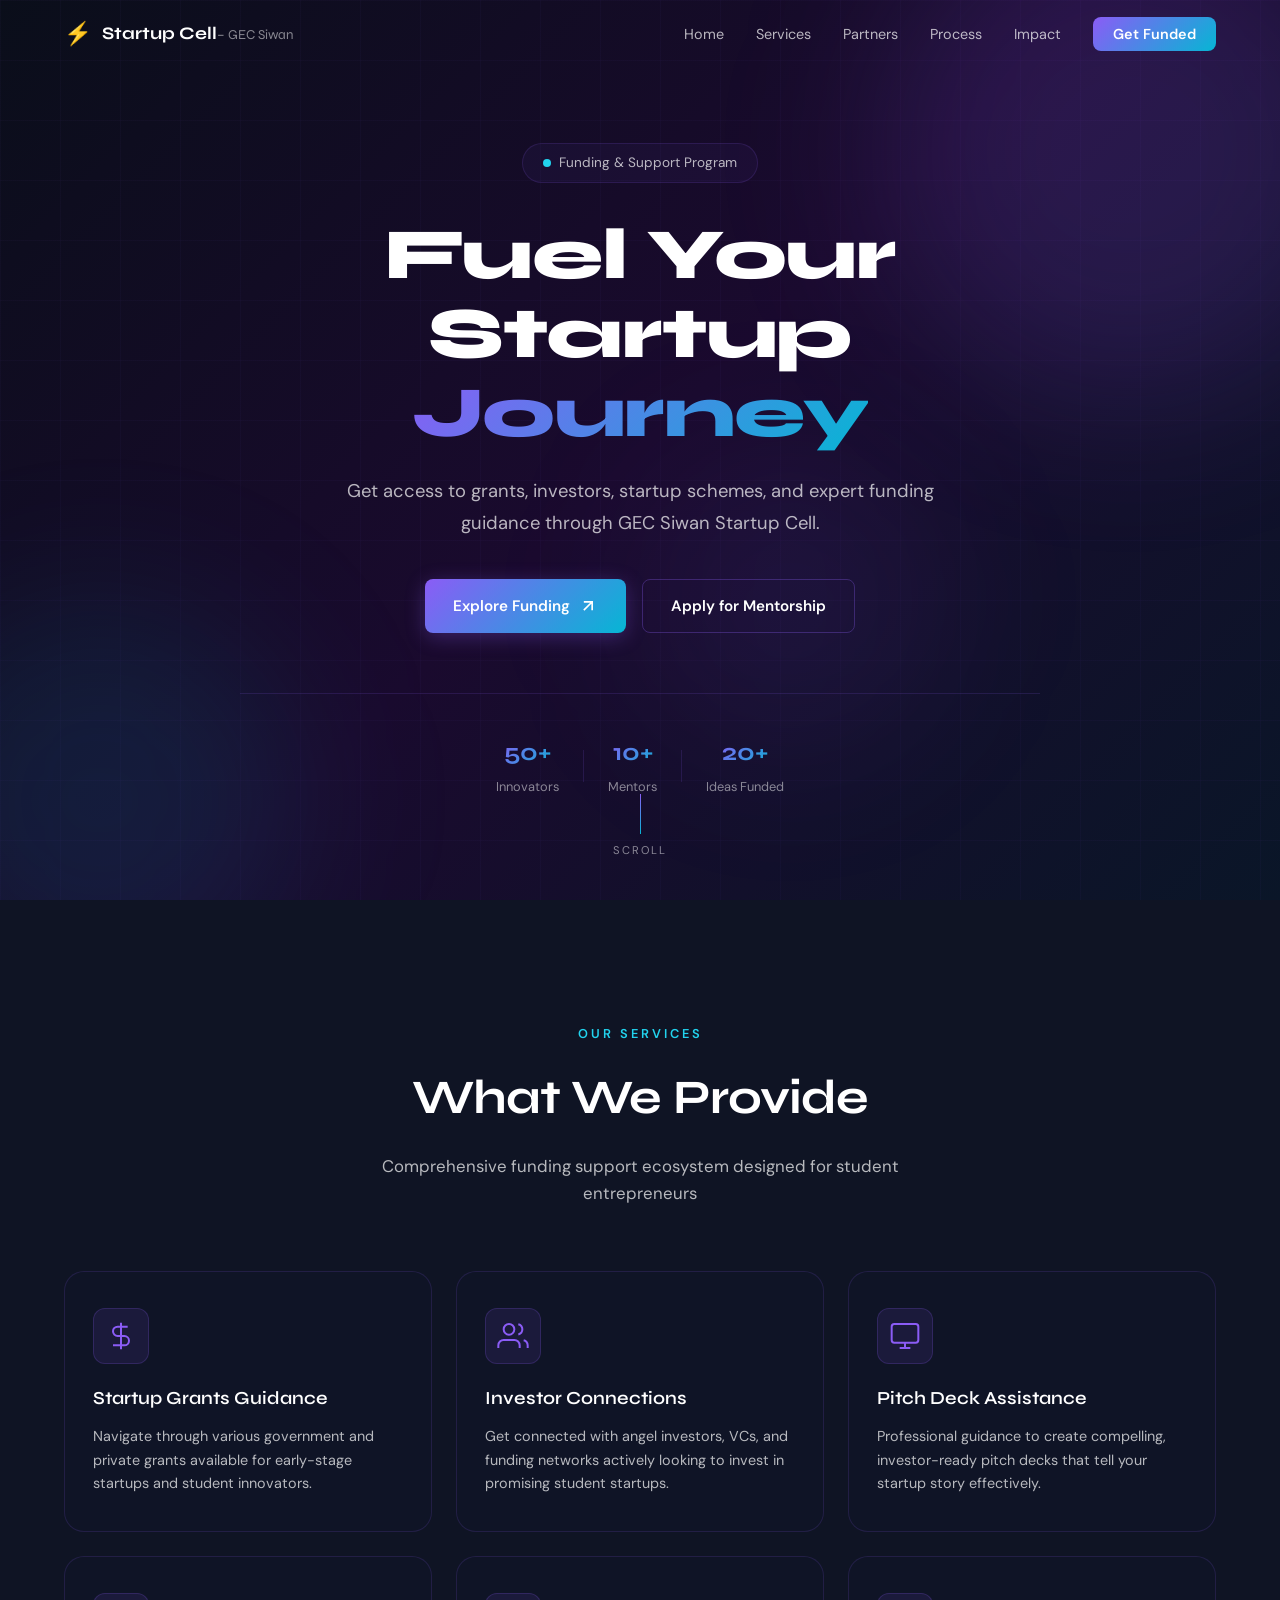
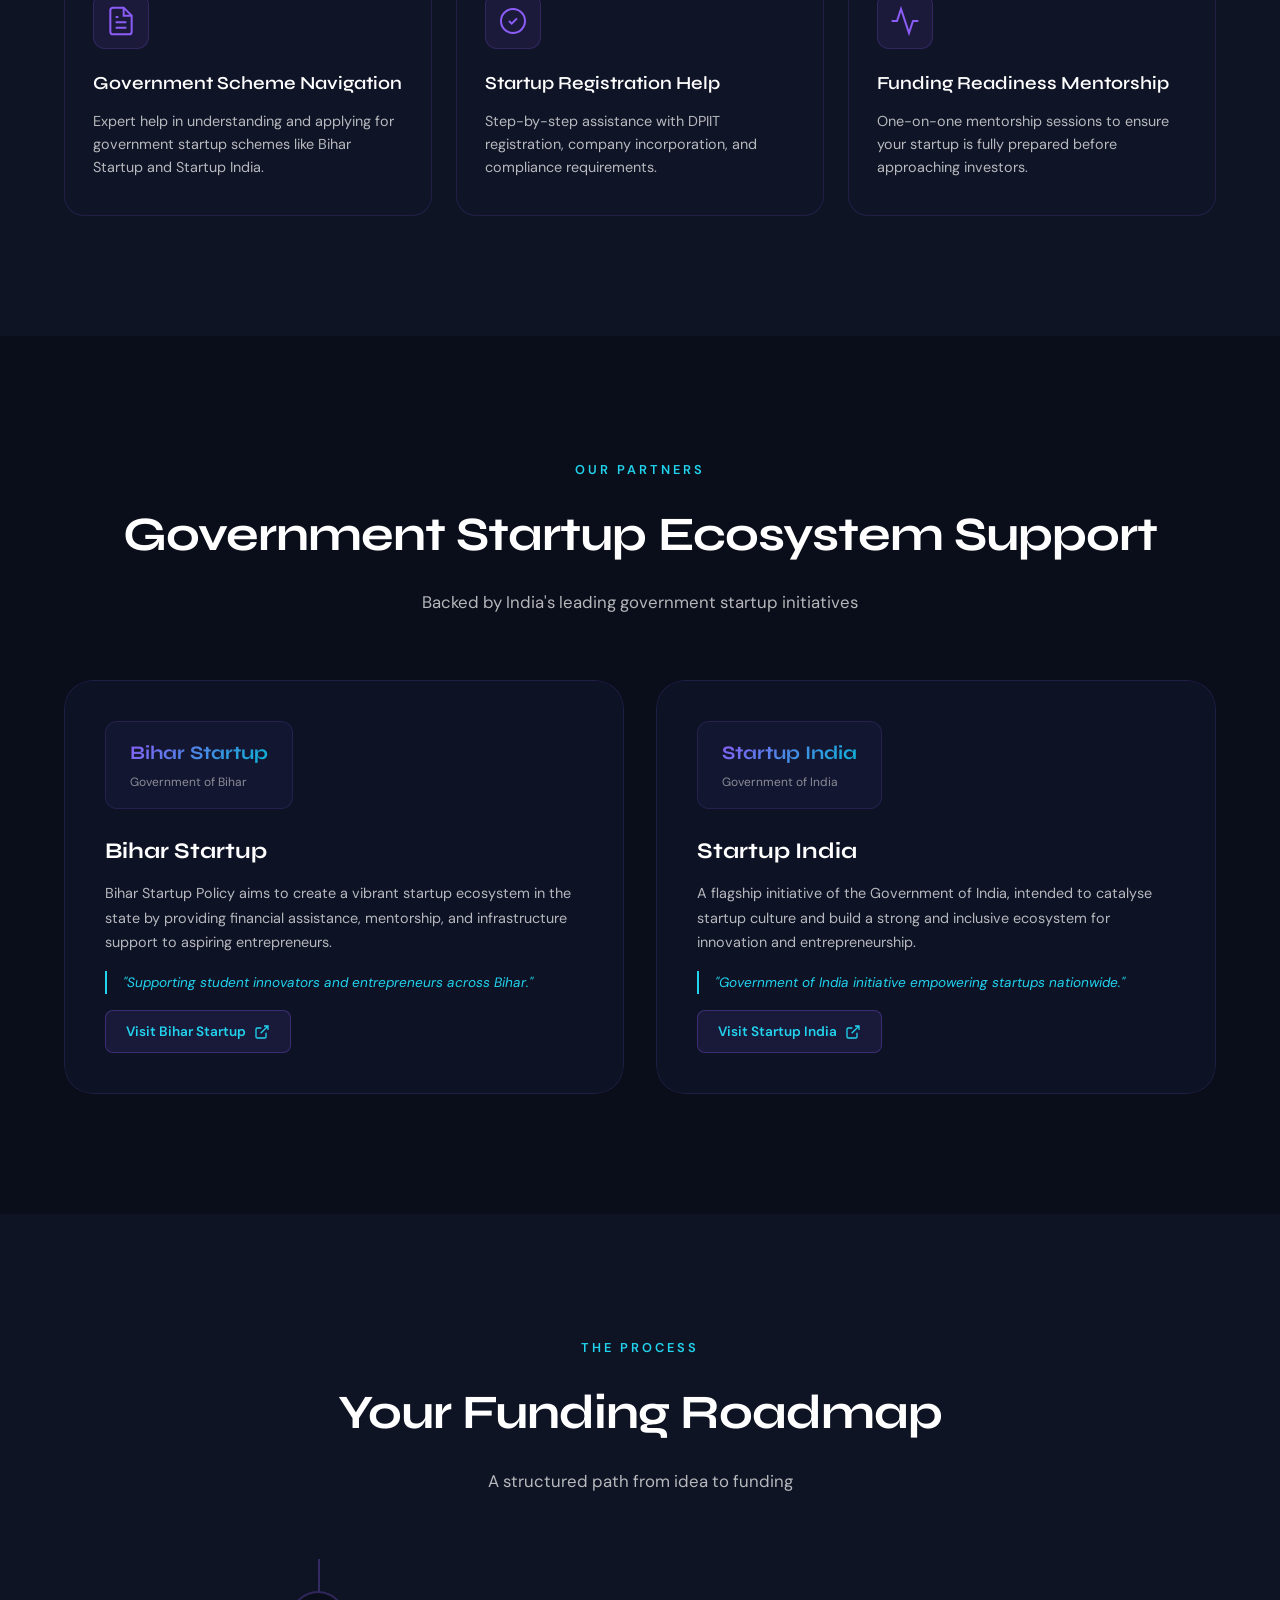
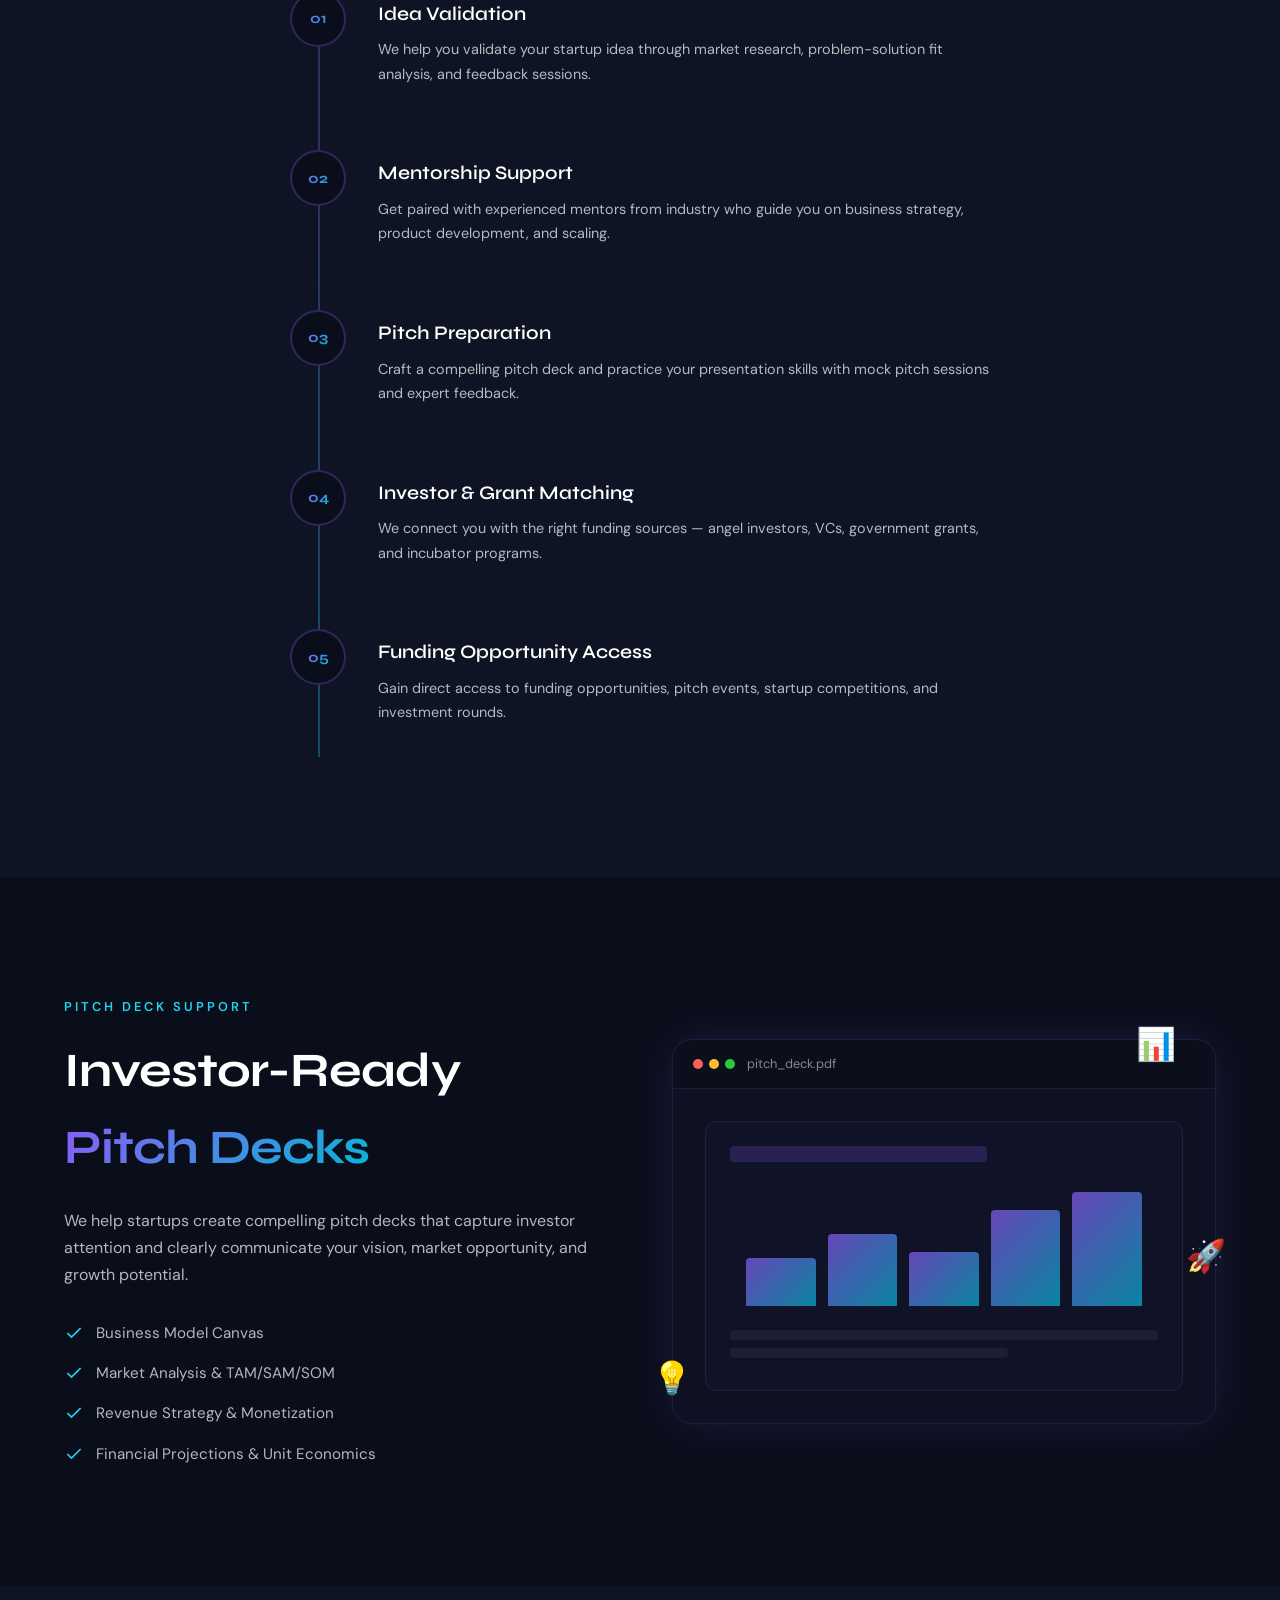
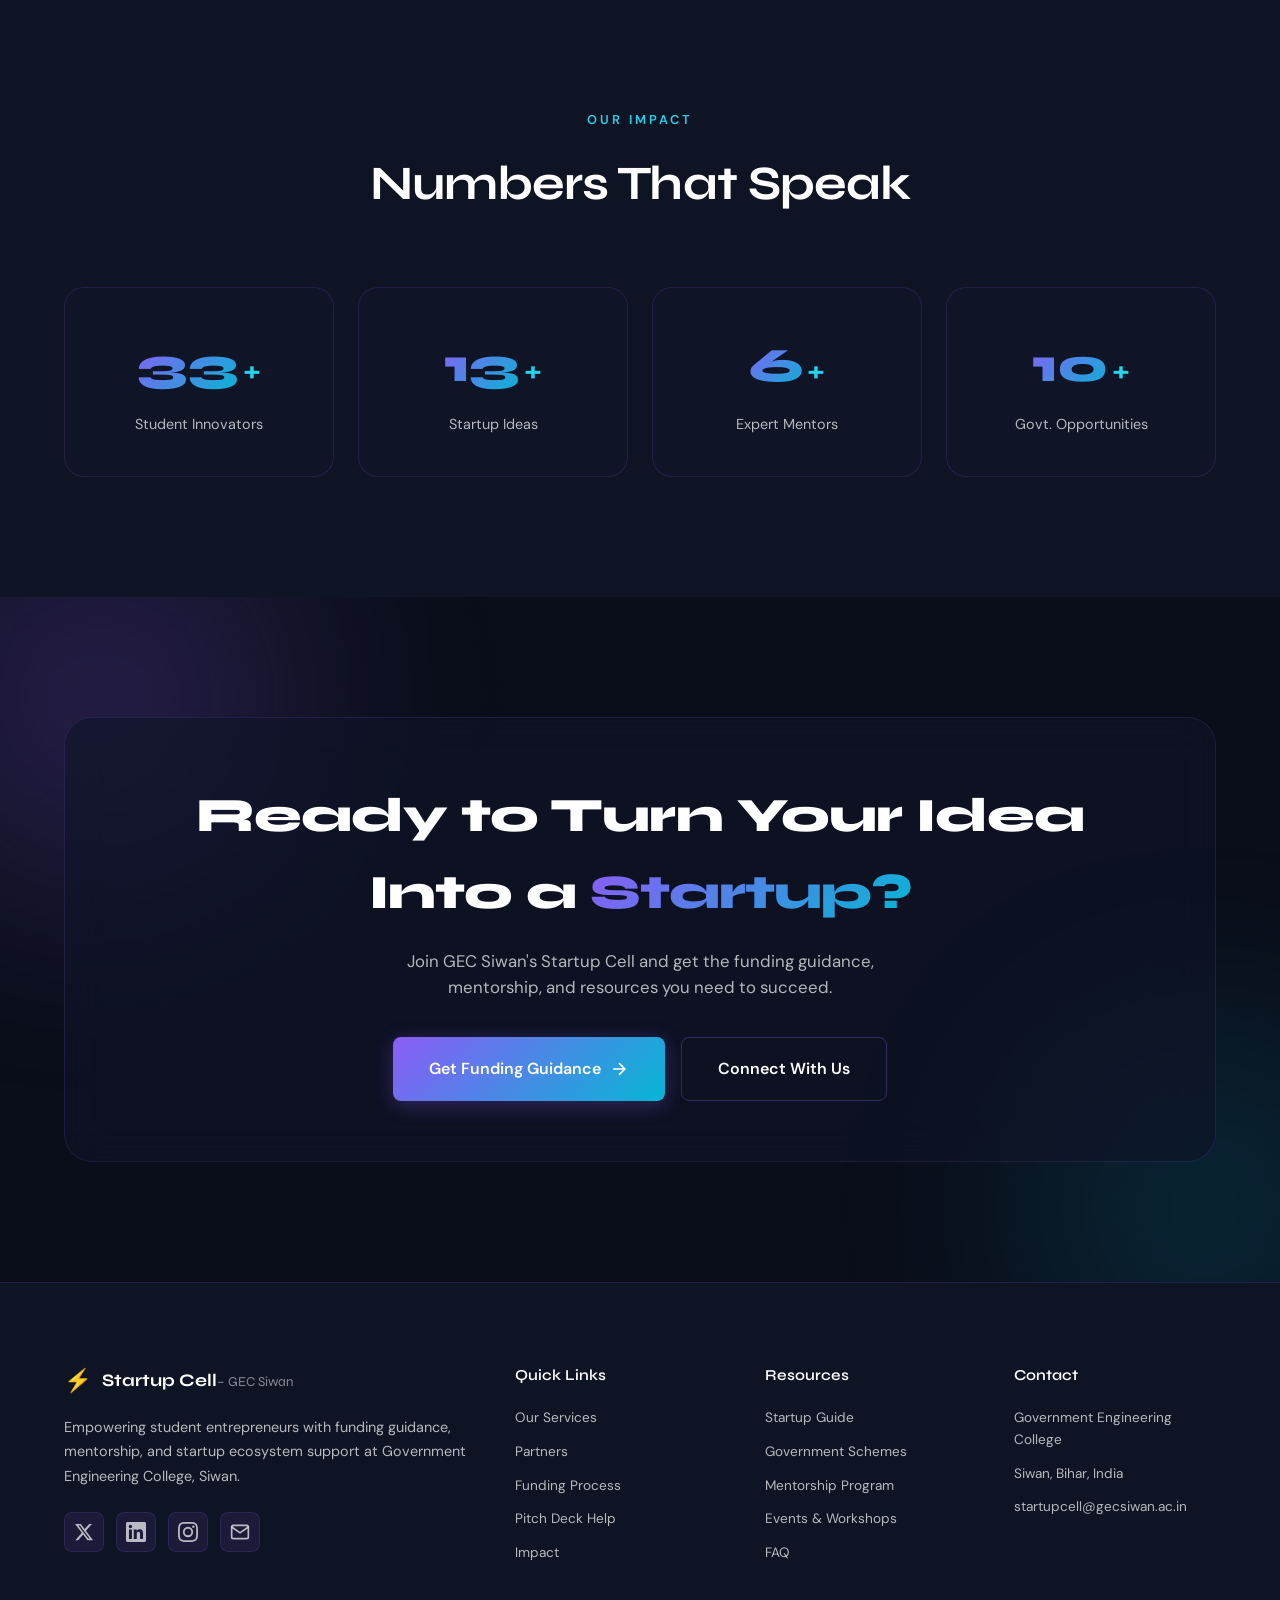
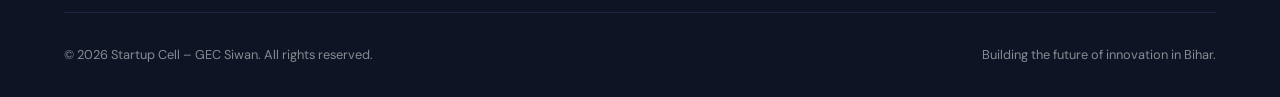
==== commit e57c348e: "funding section updated" ====
--- a/funding.html
+++ b/funding.html
@@ -457,6 +457,6 @@
         </div>
     </footer>
 
-    <script src="script.js"></script>
+    <script src="funding.js"></script>
 </body>
 </html>
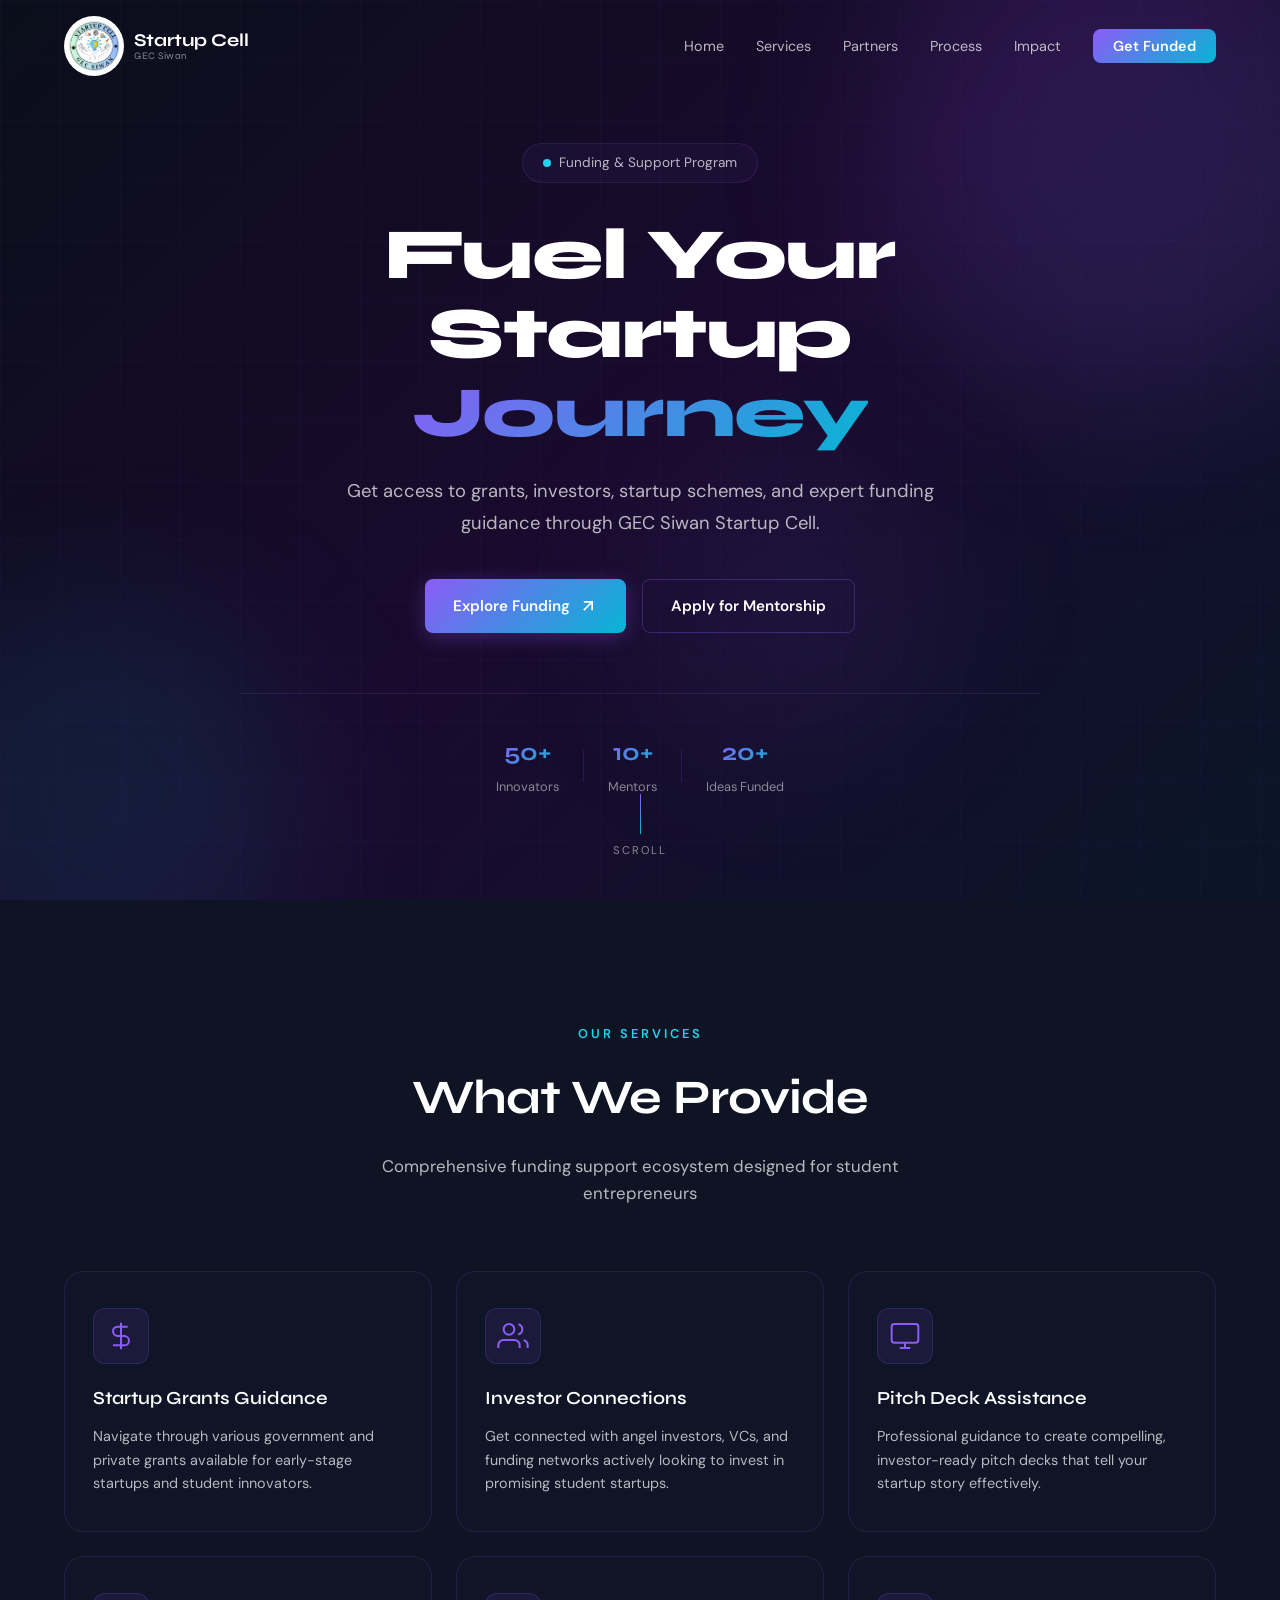
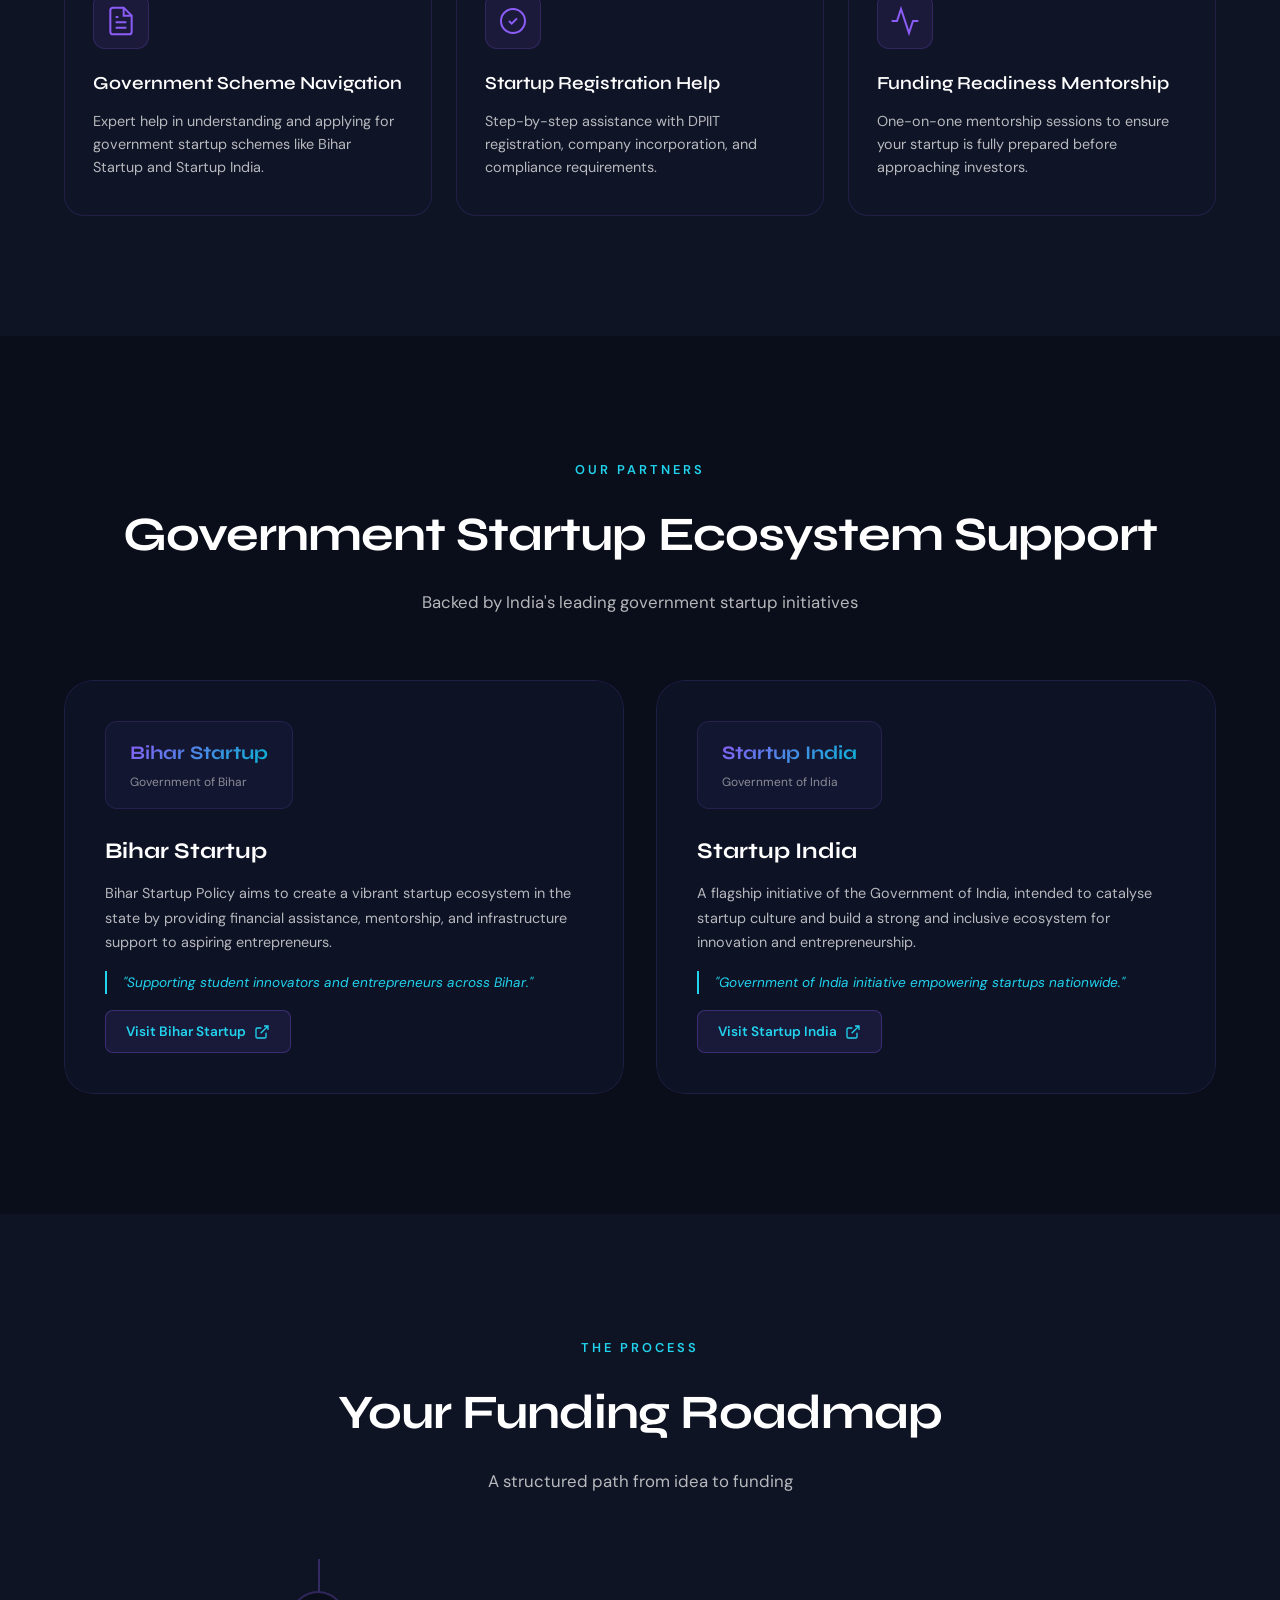
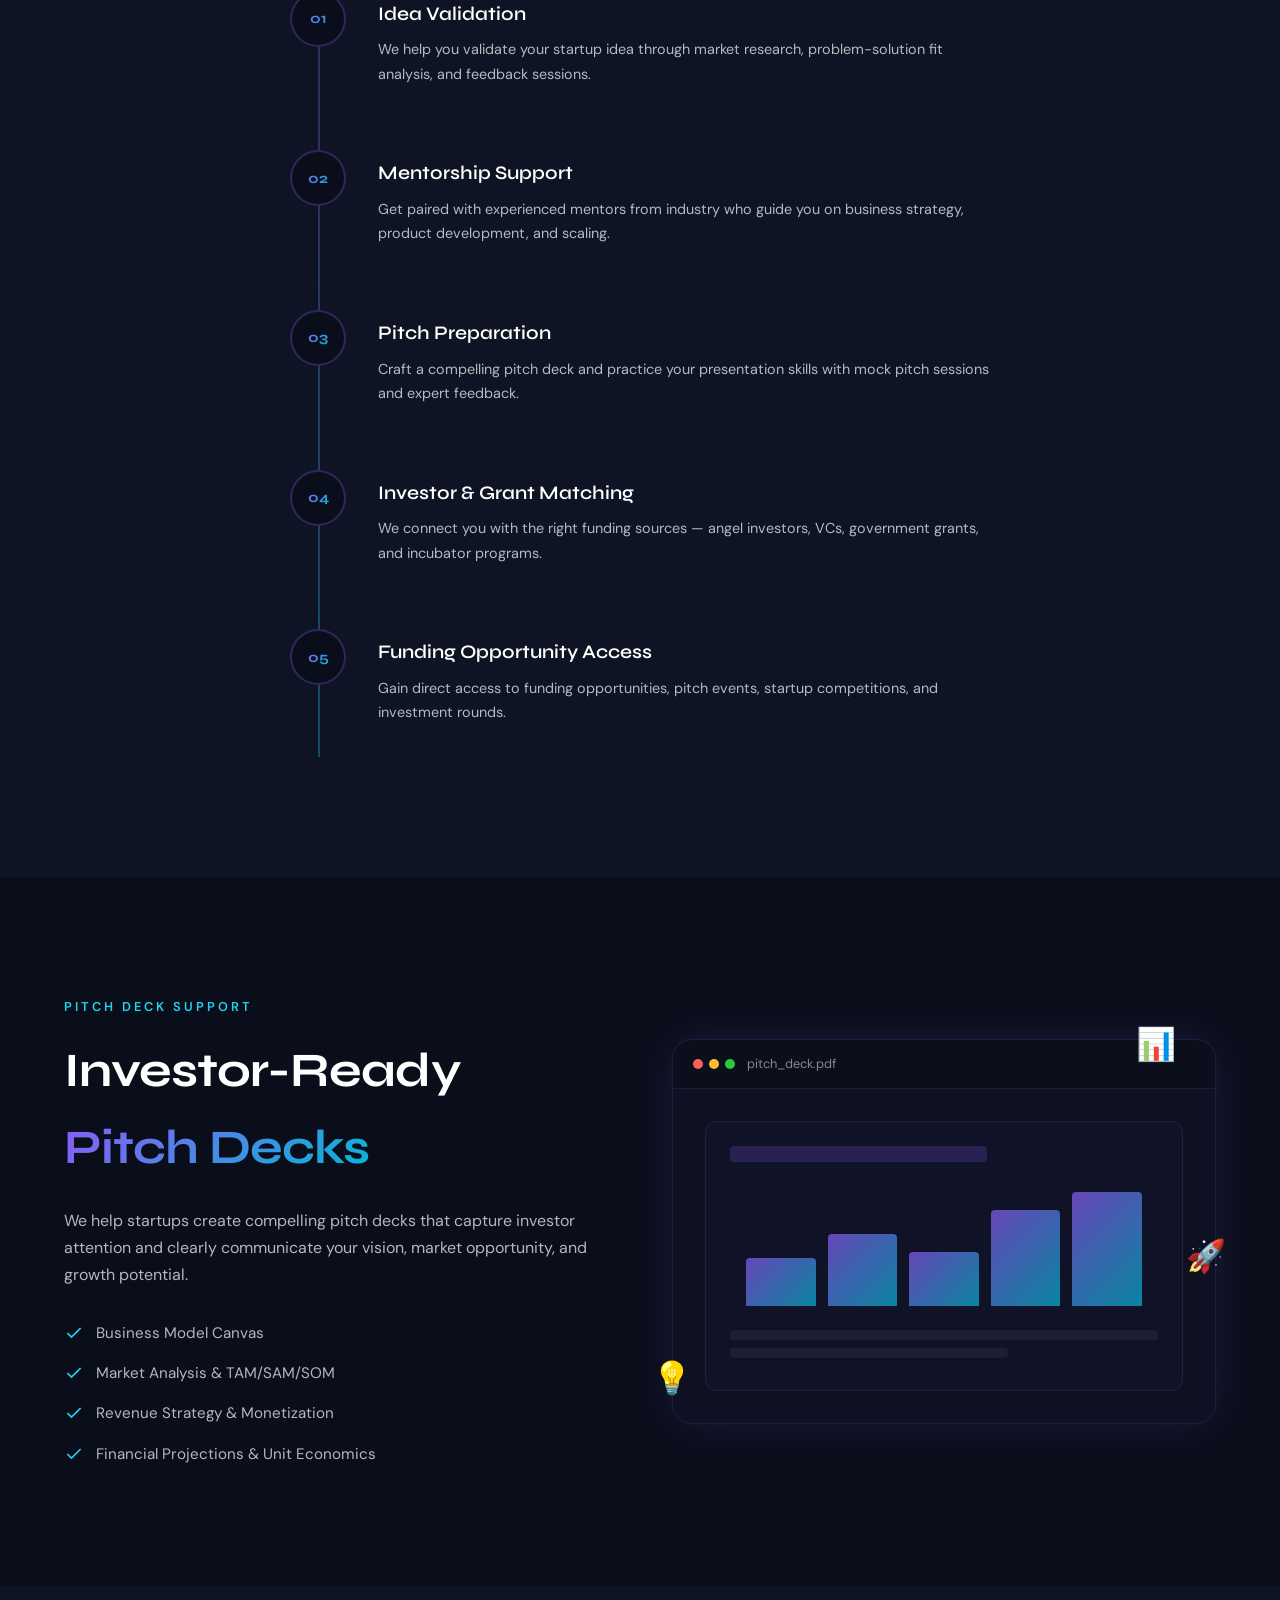
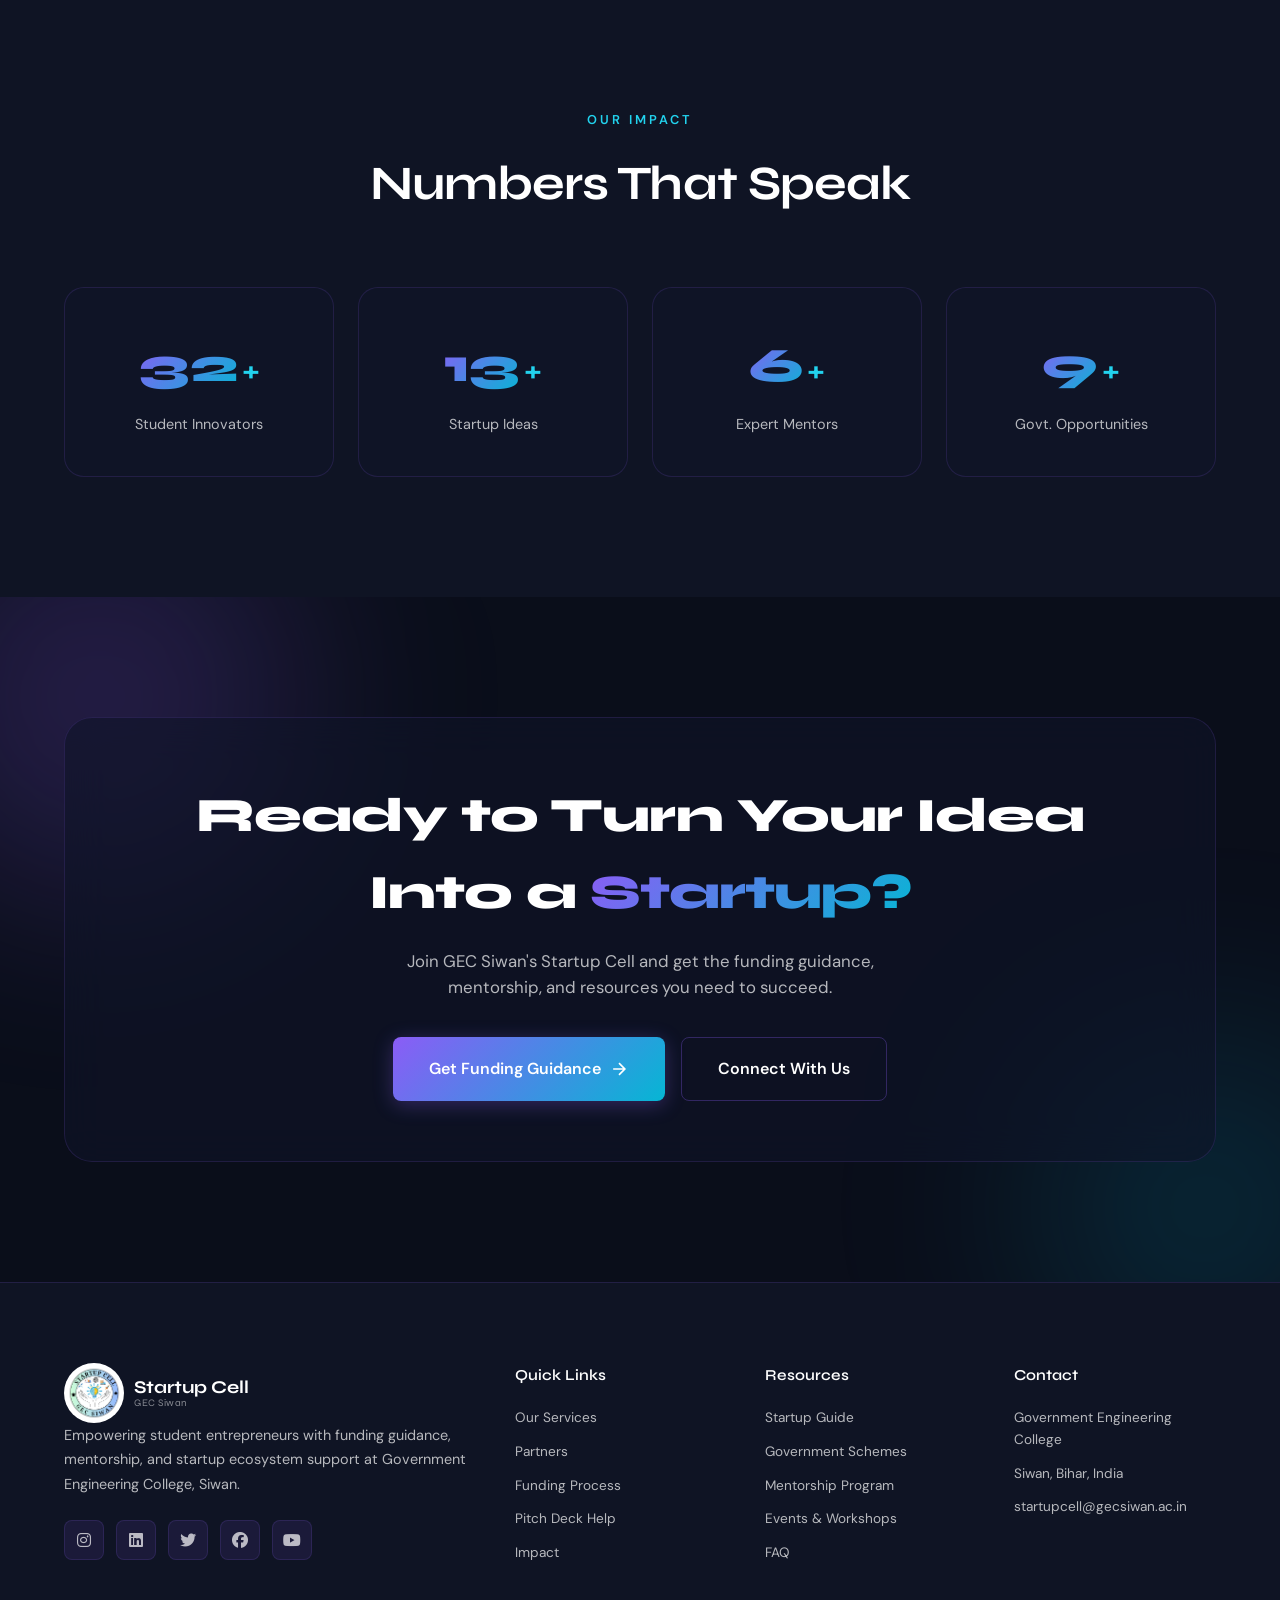
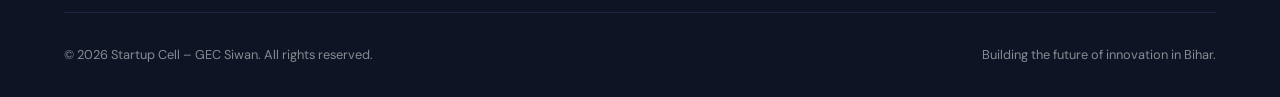
==== commit ae9c7ded: "funding section updated for call-to-action buttons. Footer section in index.html updated with correc" ====
--- a/funding.html
+++ b/funding.html
@@ -6,16 +6,21 @@
     <title>Funding & Support – Startup Cell GEC Siwan</title>
     <link rel="preconnect" href="https://fonts.googleapis.com">
     <link rel="preconnect" href="https://fonts.gstatic.com" crossorigin>
-    <link href="https://fonts.googleapis.com/css2?family=Syne:wght@400;500;600;700;800&family=DM+Sans:ital,wght@0,400;0,500;0,600;0,700;1,400&display=swap" rel="stylesheet">
+    <link href="https://fonts.googleapis.com/css2?family=Syne:wght@400;500;600;700;800&family=DM+Sans:ital,wght@0,400;0,500;0,600;0,700;1,400&display=swap"
+        rel="stylesheet">
+    <link rel="stylesheet" href="https://cdnjs.cloudflare.com/ajax/libs/font-awesome/6.5.0/css/all.min.css"/>
     <link rel="stylesheet" href="funding.css">
 </head>
+
 <body>
     <!-- ========== NAVBAR ========== -->
     <nav class="navbar" id="navbar">
         <div class="nav-container">
             <a href="#" class="nav-logo">
-                <span class="logo-icon">⚡</span>
-                <span>Startup Cell<span class="logo-accent">– GEC Siwan</span></span>
+                <div class="logo-icon">
+                    <img src="IMAGES/Startup Cell Logo.png" alt="startup cell logo">
+                </div>
+                <div class="logo-text">Startup Cell<span>GEC Siwan</span></div>
             </a>
             <ul class="nav-links" id="navLinks">
                 <li><a href="#hero">Home</a></li>
@@ -50,13 +55,14 @@
                 Fuel Your Startup<br><span class="gradient-text">Journey</span>
             </h1>
             <p class="hero-subtitle fade-up delay-2">
-                Get access to grants, investors, startup schemes, and expert funding guidance through GEC Siwan Startup Cell.
+                Get access to grants, investors, startup schemes, and expert funding guidance through GEC Siwan Startup
+                Cell.
             </p>
             <div class="hero-buttons fade-up delay-3">
                 <a href="#services" class="btn btn-primary">
                     <span>Explore Funding</span>
                     <svg width="20" height="20" viewBox="0 0 24 24" fill="none" stroke="currentColor" stroke-width="2">
-                        <path d="M7 17l9.2-9.2M17 17V7H7"/>
+                        <path d="M7 17l9.2-9.2M17 17V7H7" />
                     </svg>
                 </a>
                 <a href="#cta" class="btn btn-secondary">
@@ -92,67 +98,84 @@
             <div class="section-header">
                 <span class="section-tag fade-up">Our Services</span>
                 <h2 class="section-title fade-up delay-1">What We Provide</h2>
-                <p class="section-desc fade-up delay-2">Comprehensive funding support ecosystem designed for student entrepreneurs</p>
+                <p class="section-desc fade-up delay-2">Comprehensive funding support ecosystem designed for student
+                    entrepreneurs</p>
             </div>
             <div class="services-grid">
                 <div class="service-card fade-up">
                     <div class="service-icon">
-                        <svg width="32" height="32" viewBox="0 0 24 24" fill="none" stroke="currentColor" stroke-width="1.5">
-                            <path d="M12 2v20M17 5H9.5a3.5 3.5 0 000 7h5a3.5 3.5 0 010 7H6"/>
+                        <svg width="32" height="32" viewBox="0 0 24 24" fill="none" stroke="currentColor"
+                            stroke-width="1.5">
+                            <path d="M12 2v20M17 5H9.5a3.5 3.5 0 000 7h5a3.5 3.5 0 010 7H6" />
                         </svg>
                     </div>
                     <h3>Startup Grants Guidance</h3>
-                    <p>Navigate through various government and private grants available for early-stage startups and student innovators.</p>
+                    <p>Navigate through various government and private grants available for early-stage startups and
+                        student innovators.</p>
                     <div class="service-card-glow"></div>
                 </div>
                 <div class="service-card fade-up delay-1">
                     <div class="service-icon">
-                        <svg width="32" height="32" viewBox="0 0 24 24" fill="none" stroke="currentColor" stroke-width="1.5">
-                            <path d="M17 21v-2a4 4 0 00-4-4H5a4 4 0 00-4 4v2"/><circle cx="9" cy="7" r="4"/><path d="M23 21v-2a4 4 0 00-3-3.87M16 3.13a4 4 0 010 7.75"/>
+                        <svg width="32" height="32" viewBox="0 0 24 24" fill="none" stroke="currentColor"
+                            stroke-width="1.5">
+                            <path d="M17 21v-2a4 4 0 00-4-4H5a4 4 0 00-4 4v2" />
+                            <circle cx="9" cy="7" r="4" />
+                            <path d="M23 21v-2a4 4 0 00-3-3.87M16 3.13a4 4 0 010 7.75" />
                         </svg>
                     </div>
                     <h3>Investor Connections</h3>
-                    <p>Get connected with angel investors, VCs, and funding networks actively looking to invest in promising student startups.</p>
+                    <p>Get connected with angel investors, VCs, and funding networks actively looking to invest in
+                        promising student startups.</p>
                     <div class="service-card-glow"></div>
                 </div>
                 <div class="service-card fade-up delay-2">
                     <div class="service-icon">
-                        <svg width="32" height="32" viewBox="0 0 24 24" fill="none" stroke="currentColor" stroke-width="1.5">
-                            <rect x="2" y="3" width="20" height="14" rx="2"/><path d="M8 21h8M12 17v4"/>
+                        <svg width="32" height="32" viewBox="0 0 24 24" fill="none" stroke="currentColor"
+                            stroke-width="1.5">
+                            <rect x="2" y="3" width="20" height="14" rx="2" />
+                            <path d="M8 21h8M12 17v4" />
                         </svg>
                     </div>
                     <h3>Pitch Deck Assistance</h3>
-                    <p>Professional guidance to create compelling, investor-ready pitch decks that tell your startup story effectively.</p>
+                    <p>Professional guidance to create compelling, investor-ready pitch decks that tell your startup
+                        story effectively.</p>
                     <div class="service-card-glow"></div>
                 </div>
                 <div class="service-card fade-up">
                     <div class="service-icon">
-                        <svg width="32" height="32" viewBox="0 0 24 24" fill="none" stroke="currentColor" stroke-width="1.5">
-                            <path d="M14 2H6a2 2 0 00-2 2v16a2 2 0 002 2h12a2 2 0 002-2V8z"/><path d="M14 2v6h6M16 13H8M16 17H8M10 9H8"/>
+                        <svg width="32" height="32" viewBox="0 0 24 24" fill="none" stroke="currentColor"
+                            stroke-width="1.5">
+                            <path d="M14 2H6a2 2 0 00-2 2v16a2 2 0 002 2h12a2 2 0 002-2V8z" />
+                            <path d="M14 2v6h6M16 13H8M16 17H8M10 9H8" />
                         </svg>
                     </div>
                     <h3>Government Scheme Navigation</h3>
-                    <p>Expert help in understanding and applying for government startup schemes like Bihar Startup and Startup India.</p>
+                    <p>Expert help in understanding and applying for government startup schemes like Bihar Startup and
+                        Startup India.</p>
                     <div class="service-card-glow"></div>
                 </div>
                 <div class="service-card fade-up delay-1">
                     <div class="service-icon">
-                        <svg width="32" height="32" viewBox="0 0 24 24" fill="none" stroke="currentColor" stroke-width="1.5">
-                            <path d="M9 12l2 2 4-4M21 12a9 9 0 11-18 0 9 9 0 0118 0z"/>
+                        <svg width="32" height="32" viewBox="0 0 24 24" fill="none" stroke="currentColor"
+                            stroke-width="1.5">
+                            <path d="M9 12l2 2 4-4M21 12a9 9 0 11-18 0 9 9 0 0118 0z" />
                         </svg>
                     </div>
                     <h3>Startup Registration Help</h3>
-                    <p>Step-by-step assistance with DPIIT registration, company incorporation, and compliance requirements.</p>
+                    <p>Step-by-step assistance with DPIIT registration, company incorporation, and compliance
+                        requirements.</p>
                     <div class="service-card-glow"></div>
                 </div>
                 <div class="service-card fade-up delay-2">
                     <div class="service-icon">
-                        <svg width="32" height="32" viewBox="0 0 24 24" fill="none" stroke="currentColor" stroke-width="1.5">
-                            <path d="M22 12h-4l-3 9L9 3l-3 9H2"/>
+                        <svg width="32" height="32" viewBox="0 0 24 24" fill="none" stroke="currentColor"
+                            stroke-width="1.5">
+                            <path d="M22 12h-4l-3 9L9 3l-3 9H2" />
                         </svg>
                     </div>
                     <h3>Funding Readiness Mentorship</h3>
-                    <p>One-on-one mentorship sessions to ensure your startup is fully prepared before approaching investors.</p>
+                    <p>One-on-one mentorship sessions to ensure your startup is fully prepared before approaching
+                        investors.</p>
                     <div class="service-card-glow"></div>
                 </div>
             </div>
@@ -179,12 +202,17 @@
                         </div>
                         <div class="gov-info">
                             <h3>Bihar Startup</h3>
-                            <p>Bihar Startup Policy aims to create a vibrant startup ecosystem in the state by providing financial assistance, mentorship, and infrastructure support to aspiring entrepreneurs.</p>
+                            <p>Bihar Startup Policy aims to create a vibrant startup ecosystem in the state by providing
+                                financial assistance, mentorship, and infrastructure support to aspiring entrepreneurs.
+                            </p>
                             <p class="gov-quote">"Supporting student innovators and entrepreneurs across Bihar."</p>
-                            <a href="https://startup.bihar.gov.in" target="_blank" rel="noopener noreferrer" class="btn btn-gov">
+                            <a href="https://startup.bihar.gov.in" target="_blank" rel="noopener noreferrer"
+                                class="btn btn-gov">
                                 <span>Visit Bihar Startup</span>
-                                <svg width="16" height="16" viewBox="0 0 24 24" fill="none" stroke="currentColor" stroke-width="2">
-                                    <path d="M18 13v6a2 2 0 01-2 2H5a2 2 0 01-2-2V8a2 2 0 012-2h6M15 3h6v6M10 14L21 3"/>
+                                <svg width="16" height="16" viewBox="0 0 24 24" fill="none" stroke="currentColor"
+                                    stroke-width="2">
+                                    <path
+                                        d="M18 13v6a2 2 0 01-2 2H5a2 2 0 01-2-2V8a2 2 0 012-2h6M15 3h6v6M10 14L21 3" />
                                 </svg>
                             </a>
                         </div>
@@ -202,12 +230,16 @@
                         </div>
                         <div class="gov-info">
                             <h3>Startup India</h3>
-                            <p>A flagship initiative of the Government of India, intended to catalyse startup culture and build a strong and inclusive ecosystem for innovation and entrepreneurship.</p>
+                            <p>A flagship initiative of the Government of India, intended to catalyse startup culture
+                                and build a strong and inclusive ecosystem for innovation and entrepreneurship.</p>
                             <p class="gov-quote">"Government of India initiative empowering startups nationwide."</p>
-                            <a href="https://www.startupindia.gov.in" target="_blank" rel="noopener noreferrer" class="btn btn-gov">
+                            <a href="https://www.startupindia.gov.in" target="_blank" rel="noopener noreferrer"
+                                class="btn btn-gov">
                                 <span>Visit Startup India</span>
-                                <svg width="16" height="16" viewBox="0 0 24 24" fill="none" stroke="currentColor" stroke-width="2">
-                                    <path d="M18 13v6a2 2 0 01-2 2H5a2 2 0 01-2-2V8a2 2 0 012-2h6M15 3h6v6M10 14L21 3"/>
+                                <svg width="16" height="16" viewBox="0 0 24 24" fill="none" stroke="currentColor"
+                                    stroke-width="2">
+                                    <path
+                                        d="M18 13v6a2 2 0 01-2 2H5a2 2 0 01-2-2V8a2 2 0 012-2h6M15 3h6v6M10 14L21 3" />
                                 </svg>
                             </a>
                         </div>
@@ -234,7 +266,8 @@
                     </div>
                     <div class="timeline-content">
                         <h3>Idea Validation</h3>
-                        <p>We help you validate your startup idea through market research, problem-solution fit analysis, and feedback sessions.</p>
+                        <p>We help you validate your startup idea through market research, problem-solution fit
+                            analysis, and feedback sessions.</p>
                     </div>
                 </div>
                 <div class="timeline-item fade-up delay-1">
@@ -243,7 +276,8 @@
                     </div>
                     <div class="timeline-content">
                         <h3>Mentorship Support</h3>
-                        <p>Get paired with experienced mentors from industry who guide you on business strategy, product development, and scaling.</p>
+                        <p>Get paired with experienced mentors from industry who guide you on business strategy, product
+                            development, and scaling.</p>
                     </div>
                 </div>
                 <div class="timeline-item fade-up delay-2">
@@ -252,7 +286,8 @@
                     </div>
                     <div class="timeline-content">
                         <h3>Pitch Preparation</h3>
-                        <p>Craft a compelling pitch deck and practice your presentation skills with mock pitch sessions and expert feedback.</p>
+                        <p>Craft a compelling pitch deck and practice your presentation skills with mock pitch sessions
+                            and expert feedback.</p>
                     </div>
                 </div>
                 <div class="timeline-item fade-up">
@@ -261,7 +296,8 @@
                     </div>
                     <div class="timeline-content">
                         <h3>Investor & Grant Matching</h3>
-                        <p>We connect you with the right funding sources — angel investors, VCs, government grants, and incubator programs.</p>
+                        <p>We connect you with the right funding sources — angel investors, VCs, government grants, and
+                            incubator programs.</p>
                     </div>
                 </div>
                 <div class="timeline-item fade-up delay-1">
@@ -270,7 +306,8 @@
                     </div>
                     <div class="timeline-content">
                         <h3>Funding Opportunity Access</h3>
-                        <p>Gain direct access to funding opportunities, pitch events, startup competitions, and investment rounds.</p>
+                        <p>Gain direct access to funding opportunities, pitch events, startup competitions, and
+                            investment rounds.</p>
                     </div>
                 </div>
             </div>
@@ -284,22 +321,35 @@
                 <div class="pitch-content fade-up">
                     <span class="section-tag">Pitch Deck Support</span>
                     <h2 class="section-title">Investor-Ready<br><span class="gradient-text">Pitch Decks</span></h2>
-                    <p class="pitch-desc">We help startups create compelling pitch decks that capture investor attention and clearly communicate your vision, market opportunity, and growth potential.</p>
+                    <p class="pitch-desc">We help startups create compelling pitch decks that capture investor attention
+                        and clearly communicate your vision, market opportunity, and growth potential.</p>
                     <ul class="pitch-features">
                         <li>
-                            <svg width="20" height="20" viewBox="0 0 24 24" fill="none" stroke="currentColor" stroke-width="2"><path d="M20 6L9 17l-5-5"/></svg>
+                            <svg width="20" height="20" viewBox="0 0 24 24" fill="none" stroke="currentColor"
+                                stroke-width="2">
+                                <path d="M20 6L9 17l-5-5" />
+                            </svg>
                             Business Model Canvas
                         </li>
                         <li>
-                            <svg width="20" height="20" viewBox="0 0 24 24" fill="none" stroke="currentColor" stroke-width="2"><path d="M20 6L9 17l-5-5"/></svg>
+                            <svg width="20" height="20" viewBox="0 0 24 24" fill="none" stroke="currentColor"
+                                stroke-width="2">
+                                <path d="M20 6L9 17l-5-5" />
+                            </svg>
                             Market Analysis & TAM/SAM/SOM
                         </li>
                         <li>
-                            <svg width="20" height="20" viewBox="0 0 24 24" fill="none" stroke="currentColor" stroke-width="2"><path d="M20 6L9 17l-5-5"/></svg>
+                            <svg width="20" height="20" viewBox="0 0 24 24" fill="none" stroke="currentColor"
+                                stroke-width="2">
+                                <path d="M20 6L9 17l-5-5" />
+                            </svg>
                             Revenue Strategy & Monetization
                         </li>
                         <li>
-                            <svg width="20" height="20" viewBox="0 0 24 24" fill="none" stroke="currentColor" stroke-width="2"><path d="M20 6L9 17l-5-5"/></svg>
+                            <svg width="20" height="20" viewBox="0 0 24 24" fill="none" stroke="currentColor"
+                                stroke-width="2">
+                                <path d="M20 6L9 17l-5-5" />
+                            </svg>
                             Financial Projections & Unit Economics
                         </li>
                     </ul>
@@ -380,15 +430,17 @@
         <div class="container">
             <div class="cta-content fade-up">
                 <h2 class="cta-title">Ready to Turn Your Idea<br>Into a <span class="gradient-text">Startup?</span></h2>
-                <p class="cta-desc">Join GEC Siwan's Startup Cell and get the funding guidance, mentorship, and resources you need to succeed.</p>
+                <p class="cta-desc">Join GEC Siwan's Startup Cell and get the funding guidance, mentorship, and
+                    resources you need to succeed.</p>
                 <div class="cta-buttons">
-                    <a href="#" class="btn btn-primary btn-lg">
+                    <a href="mentor.html" target="_blank" class="btn btn-primary btn-lg">
                         <span>Get Funding Guidance</span>
-                        <svg width="20" height="20" viewBox="0 0 24 24" fill="none" stroke="currentColor" stroke-width="2">
-                            <path d="M5 12h14M12 5l7 7-7 7"/>
+                        <svg width="20" height="20" viewBox="0 0 24 24" fill="none" stroke="currentColor"
+                            stroke-width="2">
+                            <path d="M5 12h14M12 5l7 7-7 7" />
                         </svg>
                     </a>
-                    <a href="#" class="btn btn-secondary btn-lg">
+                    <a href="index.html#contact" class="btn btn-secondary btn-lg">  <!--Link To A section of another page   -->
                         <span>Connect With Us</span>
                     </a>
                 </div>
@@ -401,24 +453,23 @@
         <div class="container">
             <div class="footer-grid">
                 <div class="footer-brand">
-                    <a href="#" class="footer-logo">
-                        <span class="logo-icon">⚡</span>
-                        <span>Startup Cell<span class="logo-accent">– GEC Siwan</span></span>
-                    </a>
-                    <p>Empowering student entrepreneurs with funding guidance, mentorship, and startup ecosystem support at Government Engineering College, Siwan.</p>
+                    <!-- <a href="#" class="footer-logo"> -->
+                    <div class="nav-logo">
+                        <div class="logo-icon"><img src="IMAGES/Startup Cell Logo.png"></div>
+                        <div class="logo-text">Startup Cell<span>GEC Siwan</span></div>
+                    </div>
+                    <p>Empowering student entrepreneurs with funding guidance, mentorship, and startup ecosystem support
+                        at Government Engineering College, Siwan.</p>
                     <div class="footer-socials">
-                        <a href="#" aria-label="Twitter">
-                            <svg width="20" height="20" viewBox="0 0 24 24" fill="currentColor"><path d="M18.244 2.25h3.308l-7.227 8.26 8.502 11.24H16.17l-5.214-6.817L4.99 21.75H1.68l7.73-8.835L1.254 2.25H8.08l4.713 6.231zm-1.161 17.52h1.833L7.084 4.126H5.117z"/></svg>
-                        </a>
-                        <a href="#" aria-label="LinkedIn">
-                            <svg width="20" height="20" viewBox="0 0 24 24" fill="currentColor"><path d="M20.447 20.452h-3.554v-5.569c0-1.328-.027-3.037-1.852-3.037-1.853 0-2.136 1.445-2.136 2.939v5.667H9.351V9h3.414v1.561h.046c.477-.9 1.637-1.85 3.37-1.85 3.601 0 4.267 2.37 4.267 5.455v6.286zM5.337 7.433a2.062 2.062 0 01-2.063-2.065 2.064 2.064 0 112.063 2.065zm1.782 13.019H3.555V9h3.564v11.452zM22.225 0H1.771C.792 0 0 .774 0 1.729v20.542C0 23.227.792 24 1.771 24h20.451C23.2 24 24 23.227 24 22.271V1.729C24 .774 23.2 0 22.222 0h.003z"/></svg>
-                        </a>
-                        <a href="#" aria-label="Instagram">
-                            <svg width="20" height="20" viewBox="0 0 24 24" fill="currentColor"><path d="M12 2.163c3.204 0 3.584.012 4.85.07 3.252.148 4.771 1.691 4.919 4.919.058 1.265.069 1.645.069 4.849 0 3.205-.012 3.584-.069 4.849-.149 3.225-1.664 4.771-4.919 4.919-1.266.058-1.644.07-4.85.07-3.204 0-3.584-.012-4.849-.07-3.26-.149-4.771-1.699-4.919-4.92-.058-1.265-.07-1.644-.07-4.849 0-3.204.013-3.583.07-4.849.149-3.227 1.664-4.771 4.919-4.919 1.266-.057 1.645-.069 4.849-.069zM12 0C8.741 0 8.333.014 7.053.072 2.695.272.273 2.69.073 7.052.014 8.333 0 8.741 0 12c0 3.259.014 3.668.072 4.948.2 4.358 2.618 6.78 6.98 6.98C8.333 23.986 8.741 24 12 24c3.259 0 3.668-.014 4.948-.072 4.354-.2 6.782-2.618 6.979-6.98.059-1.28.073-1.689.073-4.948 0-3.259-.014-3.667-.072-4.947-.196-4.354-2.617-6.78-6.979-6.98C15.668.014 15.259 0 12 0zm0 5.838a6.162 6.162 0 100 12.324 6.162 6.162 0 000-12.324zM12 16a4 4 0 110-8 4 4 0 010 8zm6.406-11.845a1.44 1.44 0 100 2.881 1.44 1.44 0 000-2.881z"/></svg>
-                        </a>
-                        <a href="#" aria-label="Email">
-                            <svg width="20" height="20" viewBox="0 0 24 24" fill="none" stroke="currentColor" stroke-width="2"><path d="M4 4h16c1.1 0 2 .9 2 2v12c0 1.1-.9 2-2 2H4c-1.1 0-2-.9-2-2V6c0-1.1.9-2 2-2z"/><polyline points="22,6 12,13 2,6"/></svg>
-                        </a>
+                        <a href="https://www.instagram.com/scellgecsiwan?igsh=MWdob2xvY2lmMjdhZA==" target="_blank"><i
+                                class="fa-brands fa-instagram"></i></a>
+                        <a href="https://in.linkedin.com/in/scellgecsiwan" target="_blank"><i
+                                class="fa-brands fa-linkedin"></i></a>
+                        <a href="https://x.com/SCellGecSiwan" target="_blank"><i class="fa-brands fa-twitter"></i></a>
+                        <a href="https://www.facebook.com/SCellGecSiwan" target="_blank"><i
+                                class="fa-brands fa-facebook"></i></a>
+                        <a href="https://youtube.com/@startupgecsiwan?si=REvMBt-APEKCzhYm" target="_blank"><i
+                                class="fa-brands fa-youtube"></i></a>
                     </div>
                 </div>
                 <div class="footer-links">
@@ -459,4 +510,5 @@
 
     <script src="funding.js"></script>
 </body>
-</html>
+
+</html>
--- a/funding.css
+++ b/funding.css
@@ -152,11 +152,32 @@
     font-size: 1.4rem;
 }
 
-.logo-accent {
+.logo-icon img{
+  height:60px;
+  width:60px;
+  border-radius: 50%;
+  object-fit: cover;
+}
+.logo-text {
+  font-family: var(--font-display);
+  font-weight: 700;
+  font-size: 18px;                 
+  display: flex;
+  flex-direction: column;
+  line-height: 1;
+}
+.logo-text span {
+  font-size: 10px;
+  font-weight: 400;
+  color: var(--text-muted);   /* Optional: Add a muted color for the subtext */
+  letter-spacing: 0.5px;
+  margin-top: 2px;
+}
+/* .logo-accent {
     color: var(--text-muted);
     font-weight: 400;
     font-size: 0.85rem;
-}
+} */
 
 .nav-links {
     display: flex;
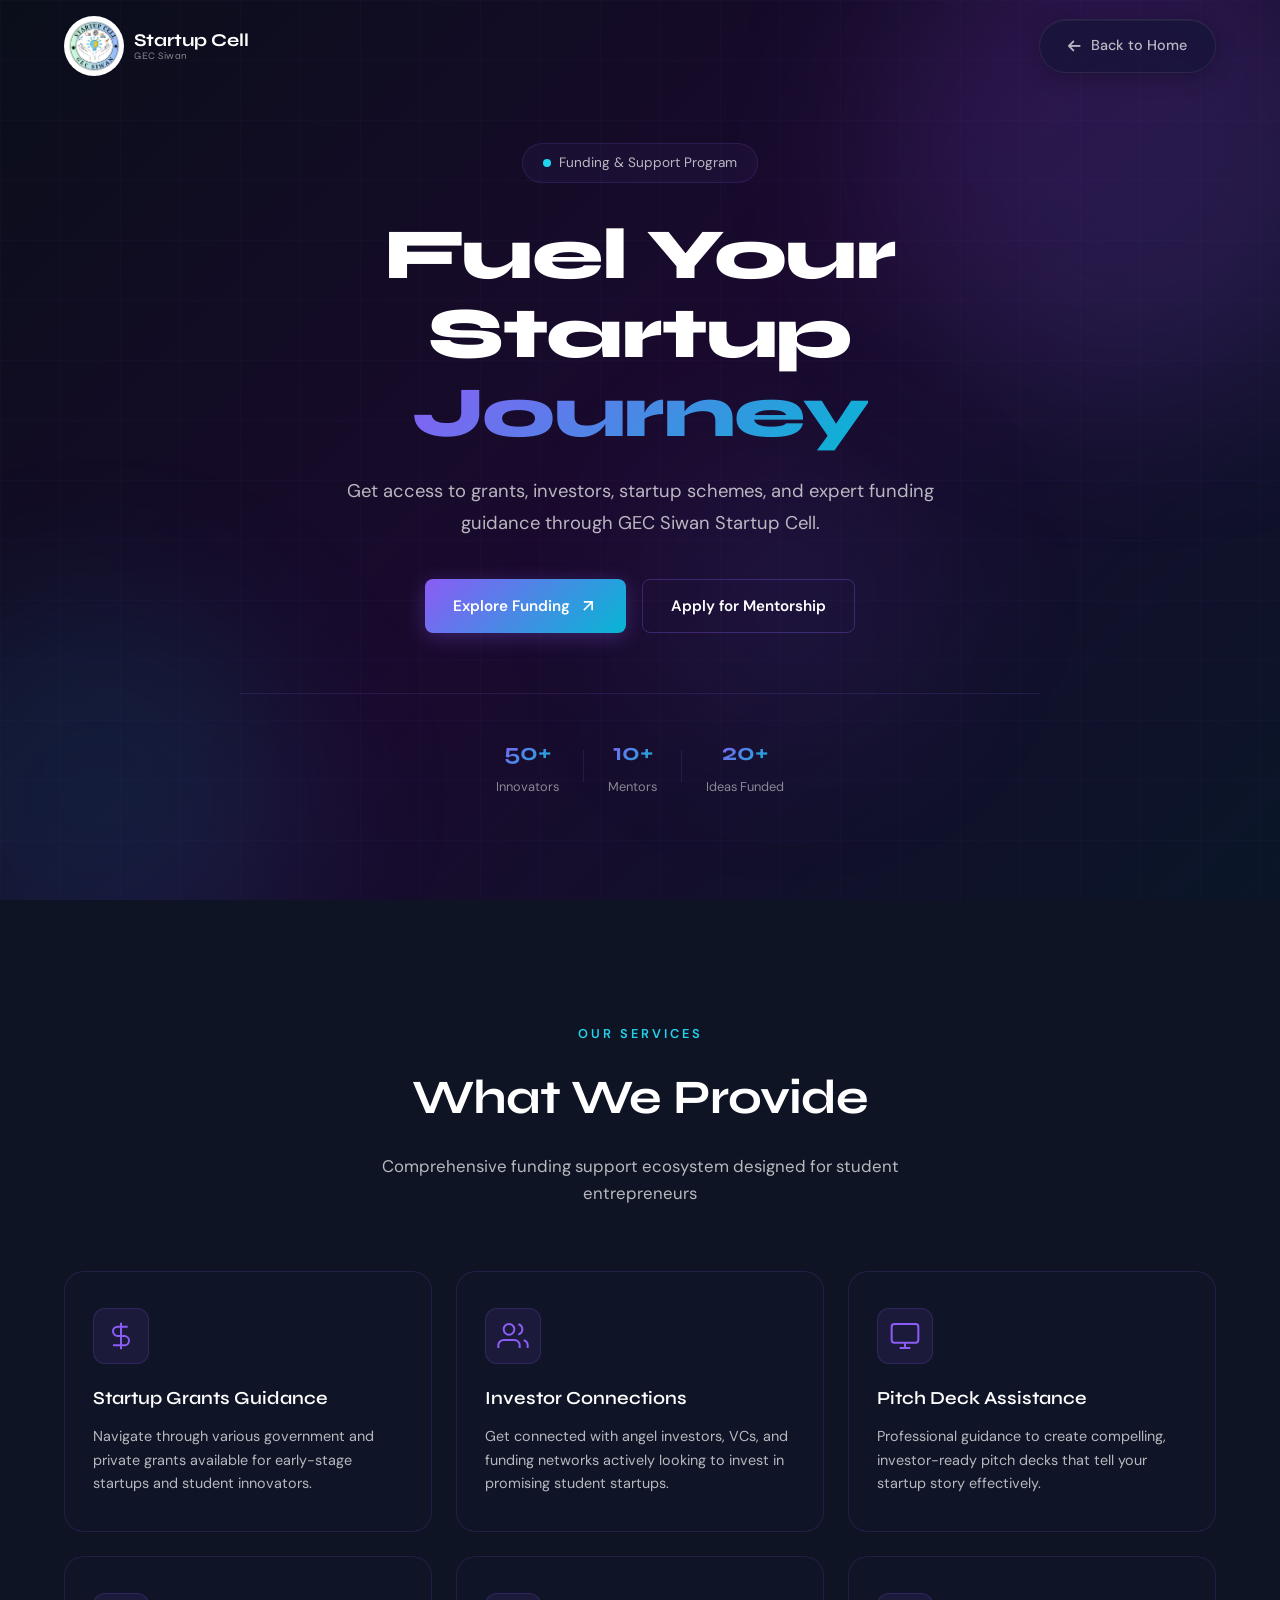
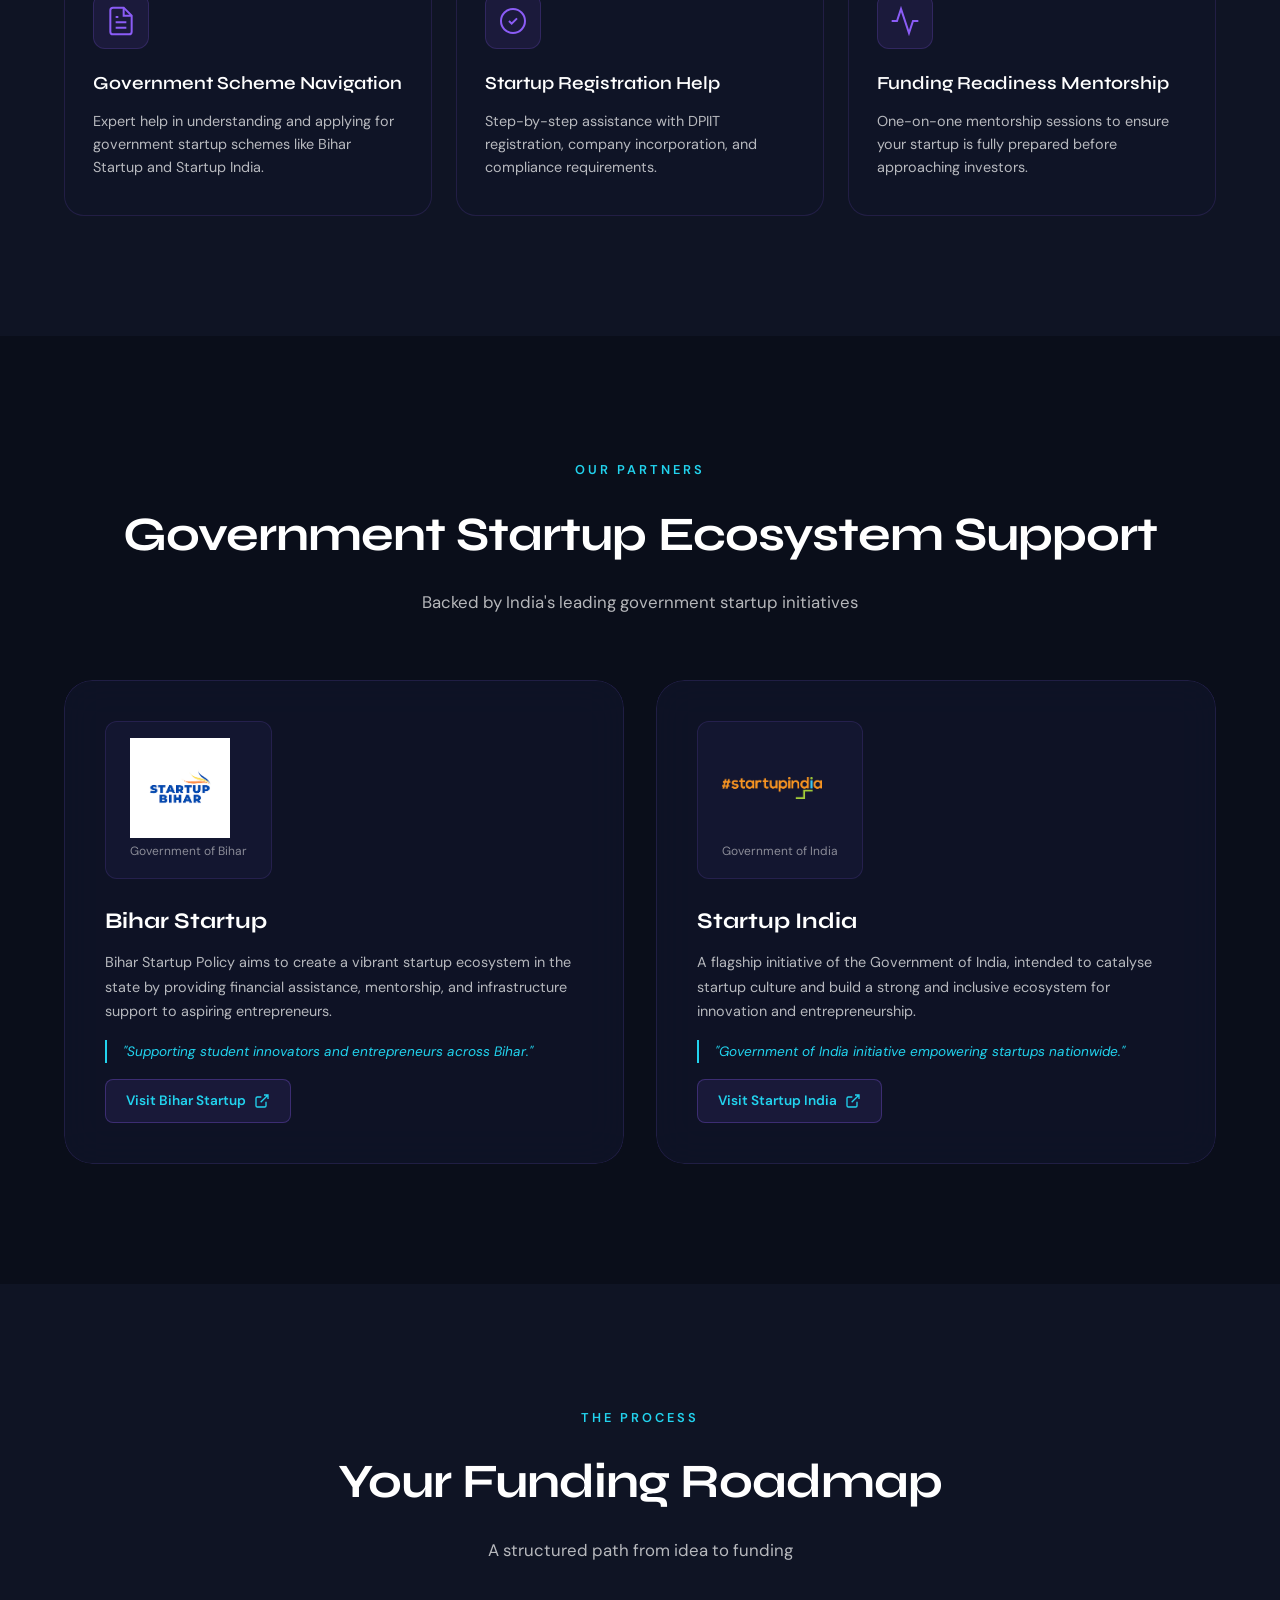
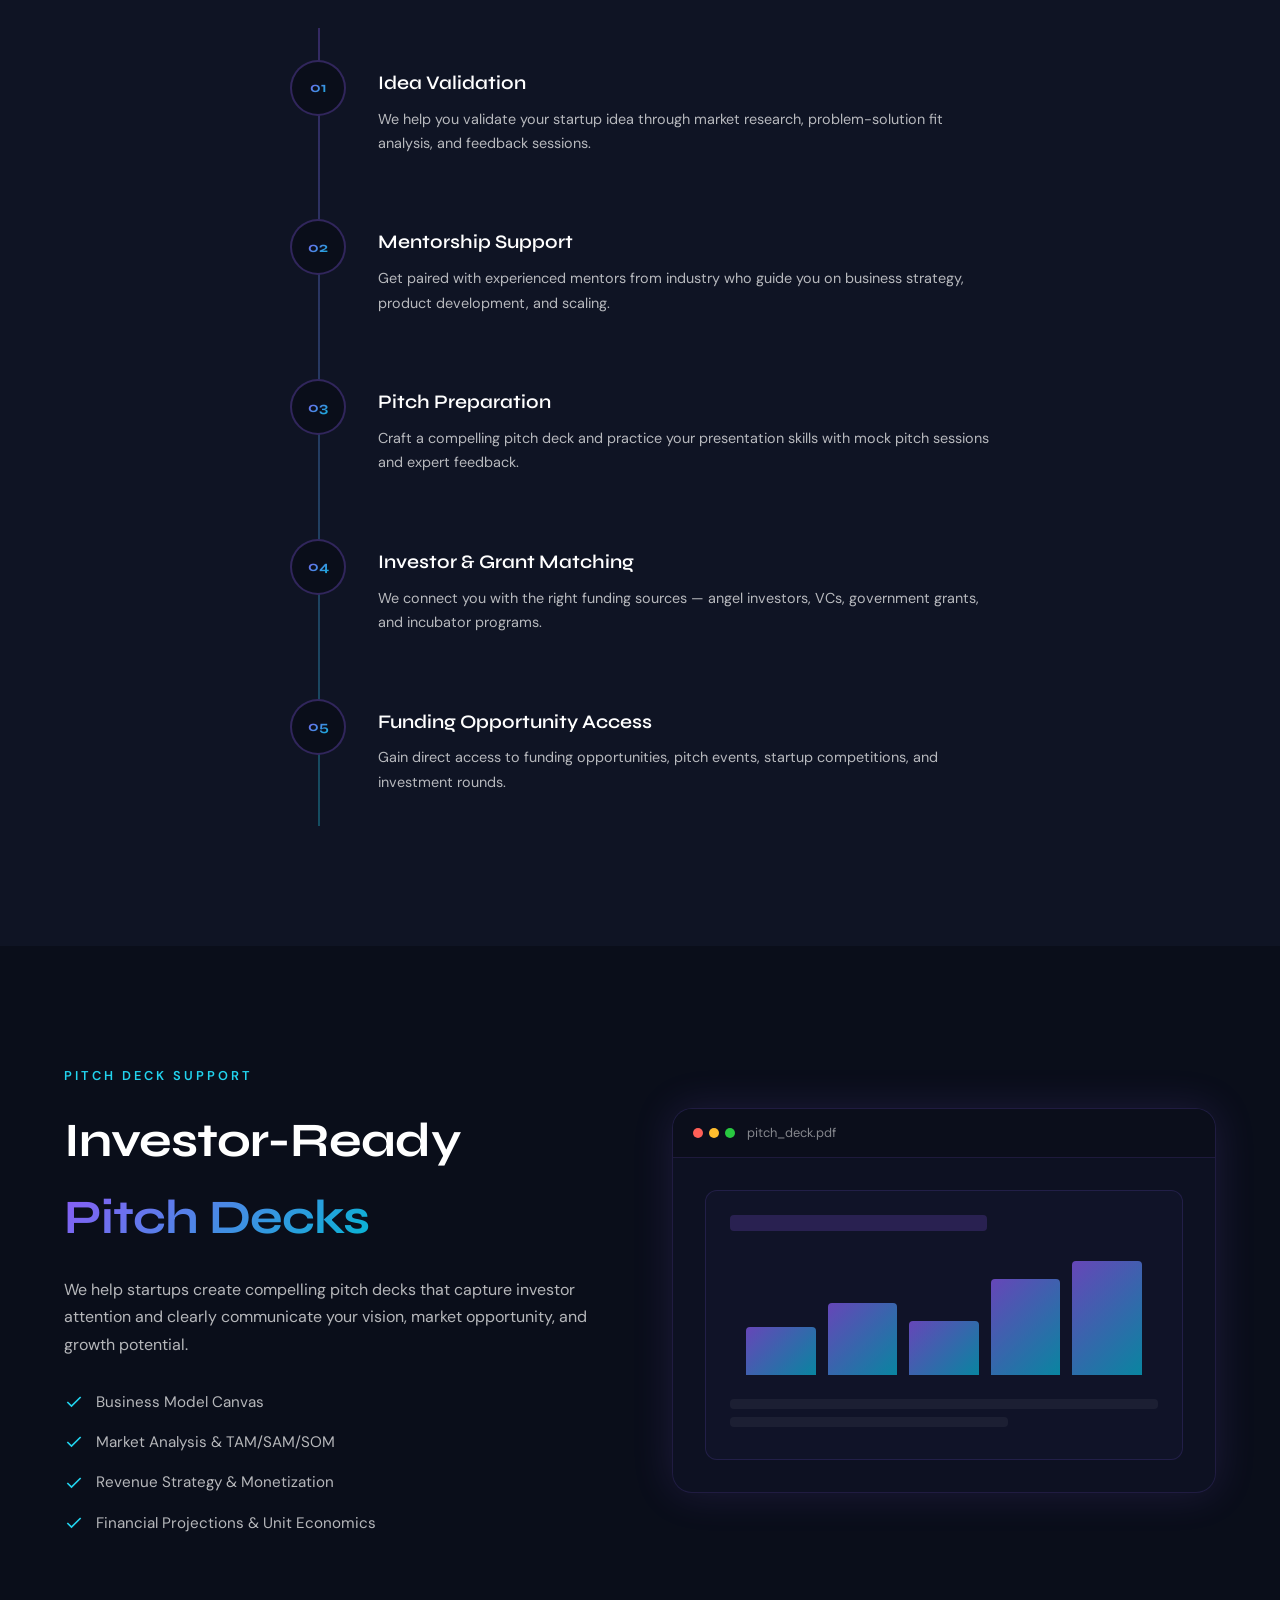
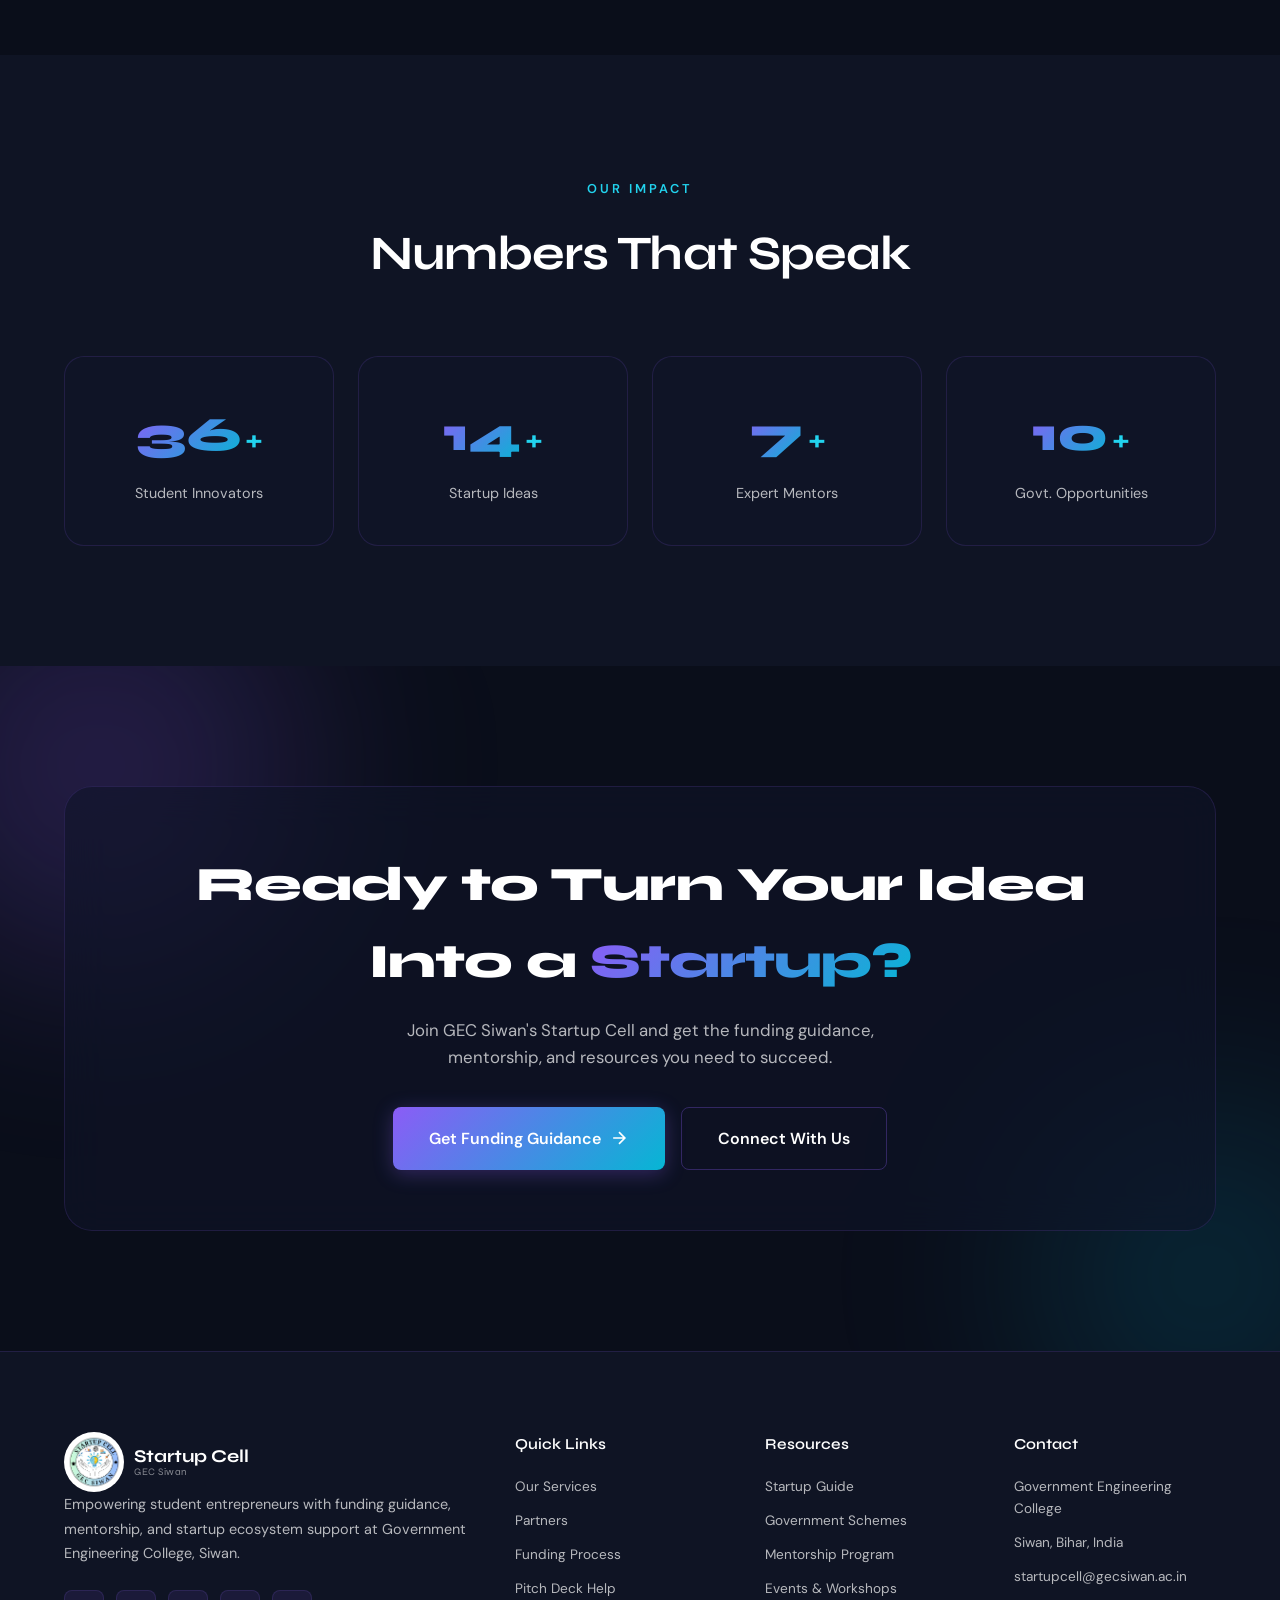
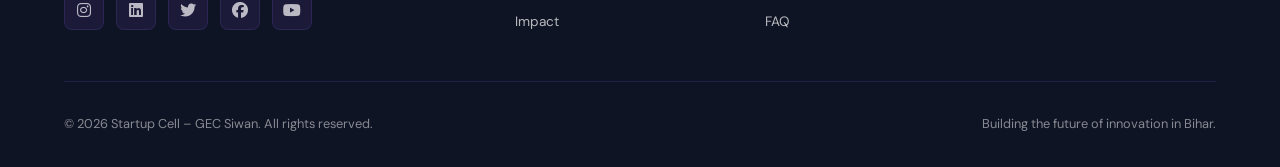
==== commit ffeee2bb: "Funding Page Updated." ====
--- a/funding.html
+++ b/funding.html
@@ -10,6 +10,7 @@
         rel="stylesheet">
     <link rel="stylesheet" href="https://cdnjs.cloudflare.com/ajax/libs/font-awesome/6.5.0/css/all.min.css"/>
     <link rel="stylesheet" href="funding.css">
+    <link rel="icon" href="IMAGES/Startup Cell Logo.png" type="image/png">
 </head>
 
 <body>
@@ -22,14 +23,18 @@
                 </div>
                 <div class="logo-text">Startup Cell<span>GEC Siwan</span></div>
             </a>
-            <ul class="nav-links" id="navLinks">
-                <li><a href="#hero">Home</a></li>
+             <ul class="nav-links" id="navLinks">
+                <!-- <li><a href="#hero">Home</a></li>
                 <li><a href="#services">Services</a></li>
                 <li><a href="#government">Partners</a></li>
                 <li><a href="#timeline">Process</a></li>
                 <li><a href="#stats">Impact</a></li>
                 <li><a href="#cta" class="nav-cta">Get Funded</a></li>
+                <li><a href="index.html" class="back-btn"> <i class="fa-solid fa-arrow-left"></i> Back to Home</a></li> -->
+                <li><a href="index.html" class="back-btn"> <i class="fa-solid fa-arrow-left"></i> Back to Home</a></li>
             </ul>
+
+
             <button class="nav-toggle" id="navToggle" aria-label="Toggle menu">
                 <span></span>
                 <span></span>
@@ -86,10 +91,10 @@
                 </div>
             </div>
         </div>
-        <div class="hero-scroll-indicator">
+        <!-- <div class="hero-scroll-indicator">
             <div class="scroll-line"></div>
             <span>Scroll</span>
-        </div>
+        </div> -->
     </section>
 
     <!-- ========== WHAT WE PROVIDE SECTION ========== -->
@@ -196,7 +201,9 @@
                     <div class="gov-card-inner">
                         <div class="gov-logo">
                             <div class="gov-logo-placeholder">
-                                <span class="gov-logo-text">Bihar Startup</span>
+                                <span class="gov-logo-text">
+                                    <img class="gov-logo-img" src="IMAGES/Bihar Startup.png" alt="Bihar Startup Logo" class="gov-logo-img">
+                                </span>
                                 <span class="gov-logo-sub">Government of Bihar</span>
                             </div>
                         </div>
@@ -224,7 +231,9 @@
                     <div class="gov-card-inner">
                         <div class="gov-logo">
                             <div class="gov-logo-placeholder">
-                                <span class="gov-logo-text">Startup India</span>
+                                <span class="gov-logo-text">
+                                    <img src="IMAGES/Startup India.png" alt="Startup India Logo" class="gov-logo-img">
+                                </span>
                                 <span class="gov-logo-sub">Government of India</span>
                             </div>
                         </div>
@@ -377,9 +386,9 @@
                             </div>
                         </div>
                     </div>
-                    <div class="floating-element float-1">📊</div>
+                    <!-- <div class="floating-element float-1">📊</div>
                     <div class="floating-element float-2">💡</div>
-                    <div class="floating-element float-3">🚀</div>
+                    <div class="floating-element float-3">🚀</div> -->
                 </div>
             </div>
         </div>
--- a/funding.css
+++ b/funding.css
@@ -208,8 +208,58 @@
     border-radius: 2px;
 }
 
-.nav-links a:hover::after {
+/* .nav-links a:hover::after {     Animated underline 
     width: 100%;
+} */
+
+/* .back-btn {
+      display:inline-flex; align-items:center; gap:8px;
+      font-size:13px; font-weight:500; color:var(--muted);
+      background: var(--surface); border:1px solid var(--border);
+      padding:8px 16px; border-radius:100px;
+      text-decoration:none; transition:all 0.2s;
+    }
+    .back-btn:hover { color:var(--text); border-color:rgba(255,255,255,0.18); background:var(--surface2); } */
+
+    .back-btn {
+       display: inline-flex;
+       align-items: center;
+       gap: 10px;
+
+       padding: 14px 28px;
+       border-radius: 999px;
+
+       background: rgba(10, 18, 45, 0.45); /* dark transparent bg */
+       border: 1px solid rgba(255, 255, 255, 0.08);
+
+       color: #bfc9ff;
+       font-size: 16px;
+       font-weight: 500;
+
+       backdrop-filter: blur(12px);
+       -webkit-backdrop-filter: blur(12px);
+
+       box-shadow:
+         inset 0 1px 0 rgba(255,255,255,0.05),
+         0 4px 20px rgba(0,0,0,0.25);
+     
+       transition: all 0.3s ease;
+
+       text-decoration: none;
+   }
+
+  .back-btn:hover {
+    transform: translateY(-2px);
+    border-color: rgba(255,255,255,0.15);
+    background: rgba(15, 25, 60, 0.55);
+  }
+
+  @media (max-width: 480px) {
+  .back-home-btn {
+    padding: 12px 22px;
+    font-size: 14px;
+    gap: 8px;
+  }
 }
 
 .nav-cta {
@@ -657,12 +707,18 @@
 }
 
 .gov-logo-text {
-    font-family: var(--font-heading);
+     font-family: var(--font-heading);
     font-size: 1.2rem;
     font-weight: 700;
     background: var(--gradient-primary);
     -webkit-background-clip: text;
-    -webkit-text-fill-color: transparent;
+    -webkit-text-fill-color: transparent; 
+}
+
+.gov-logo-img {
+    width: 100px;
+    height: 100px;
+    object-fit: contain;
 }
 
 .gov-logo-sub {
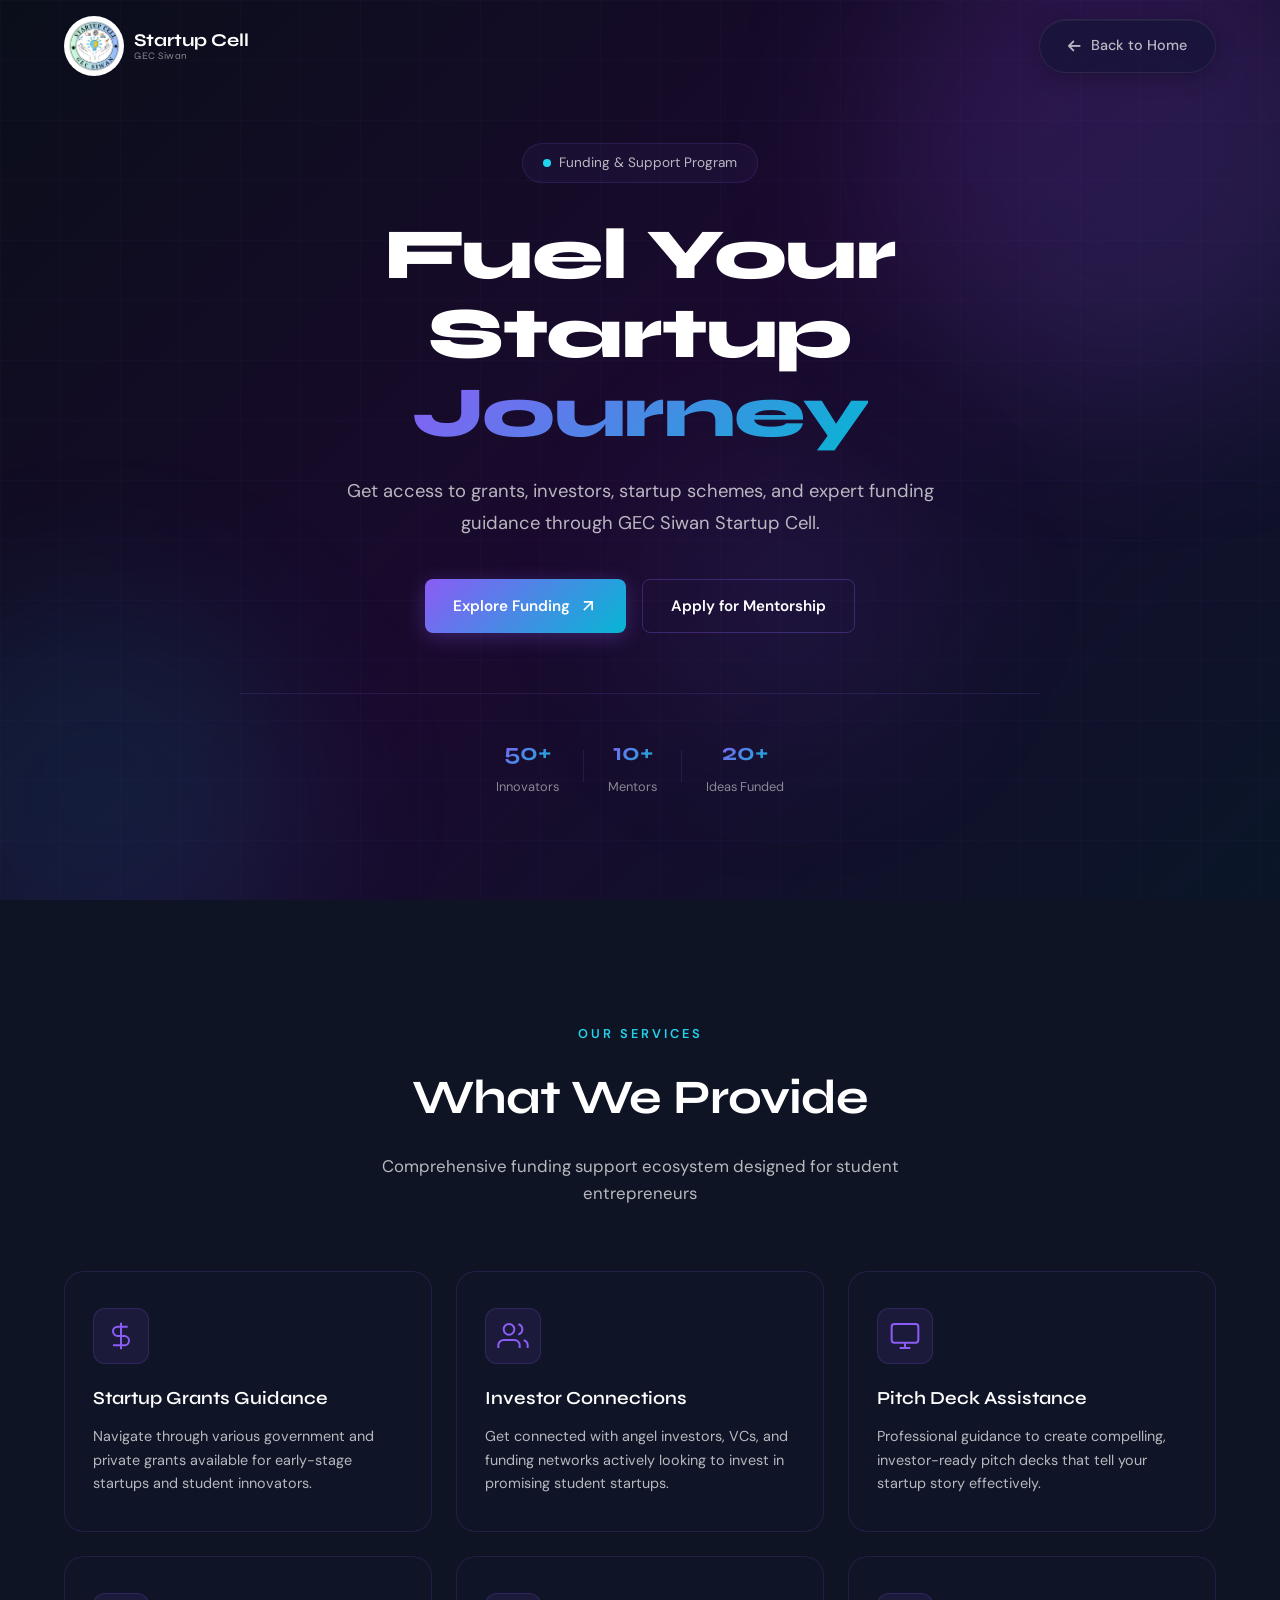
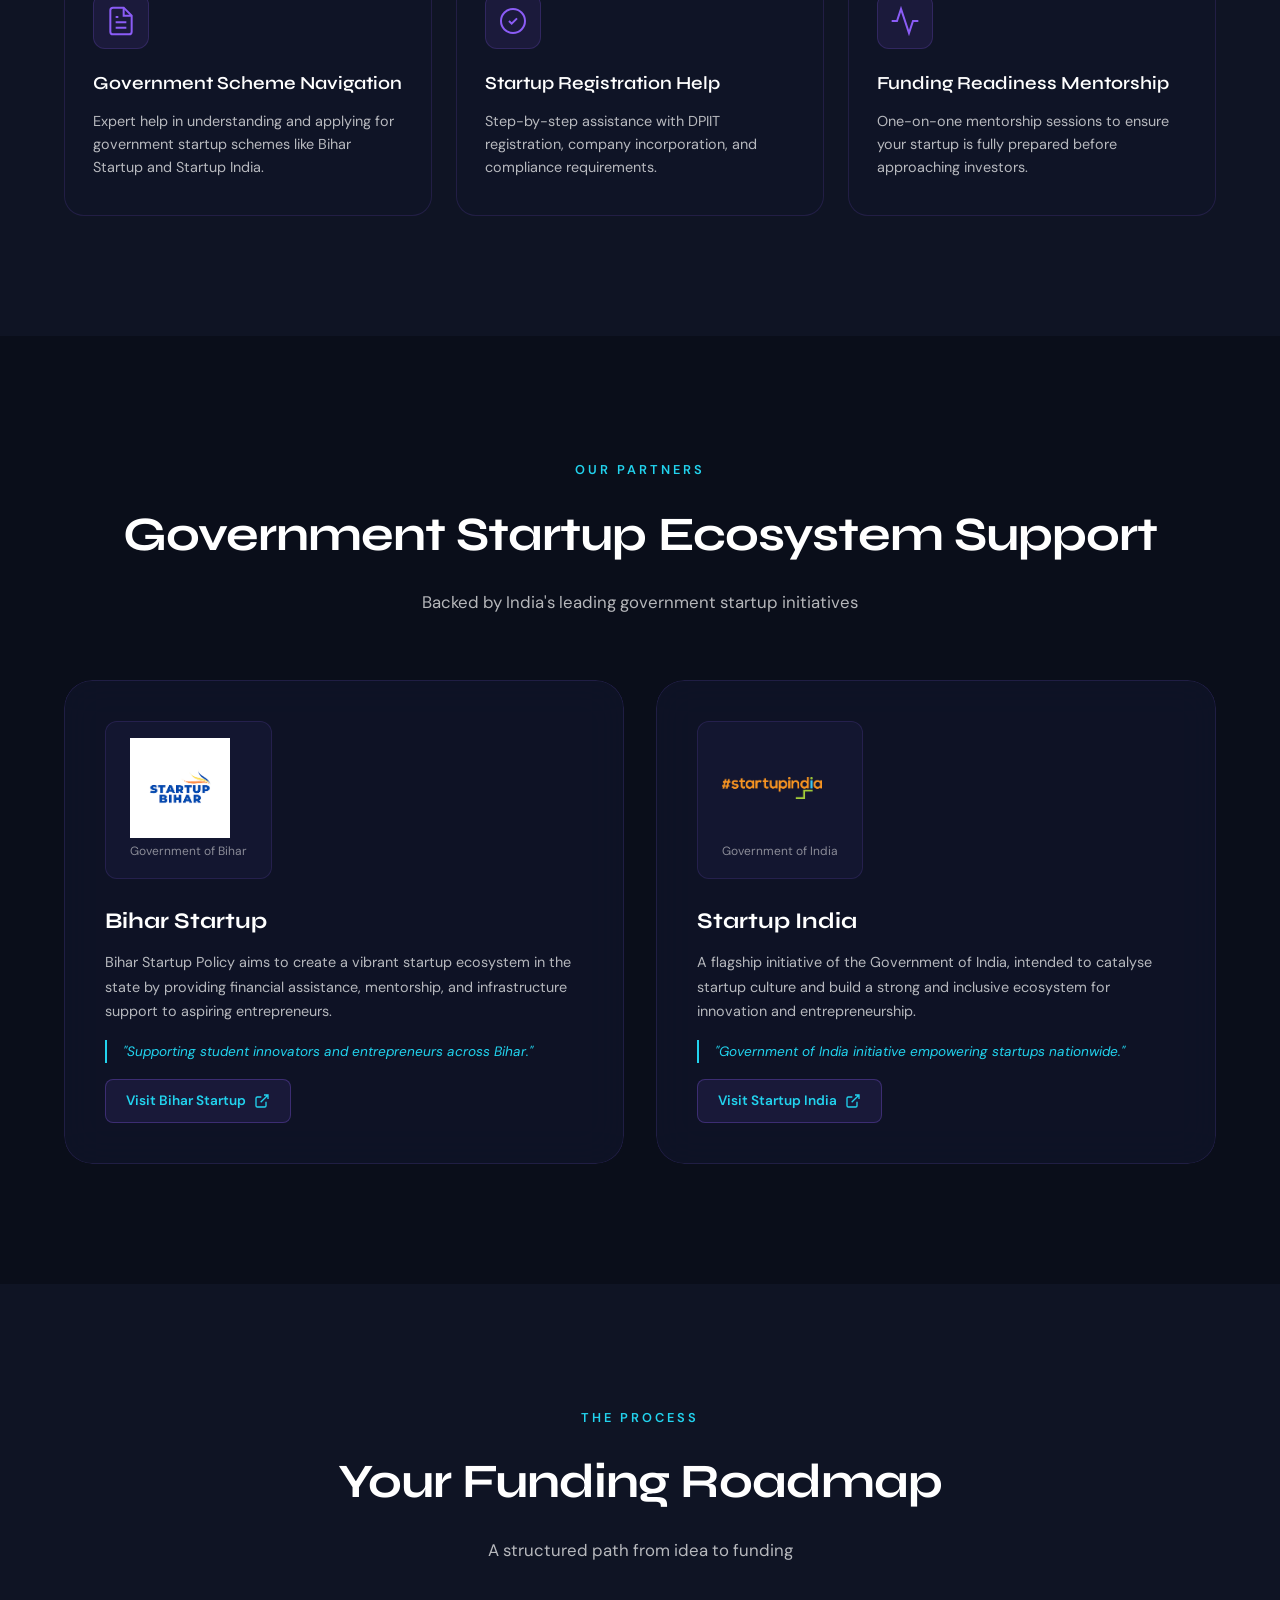
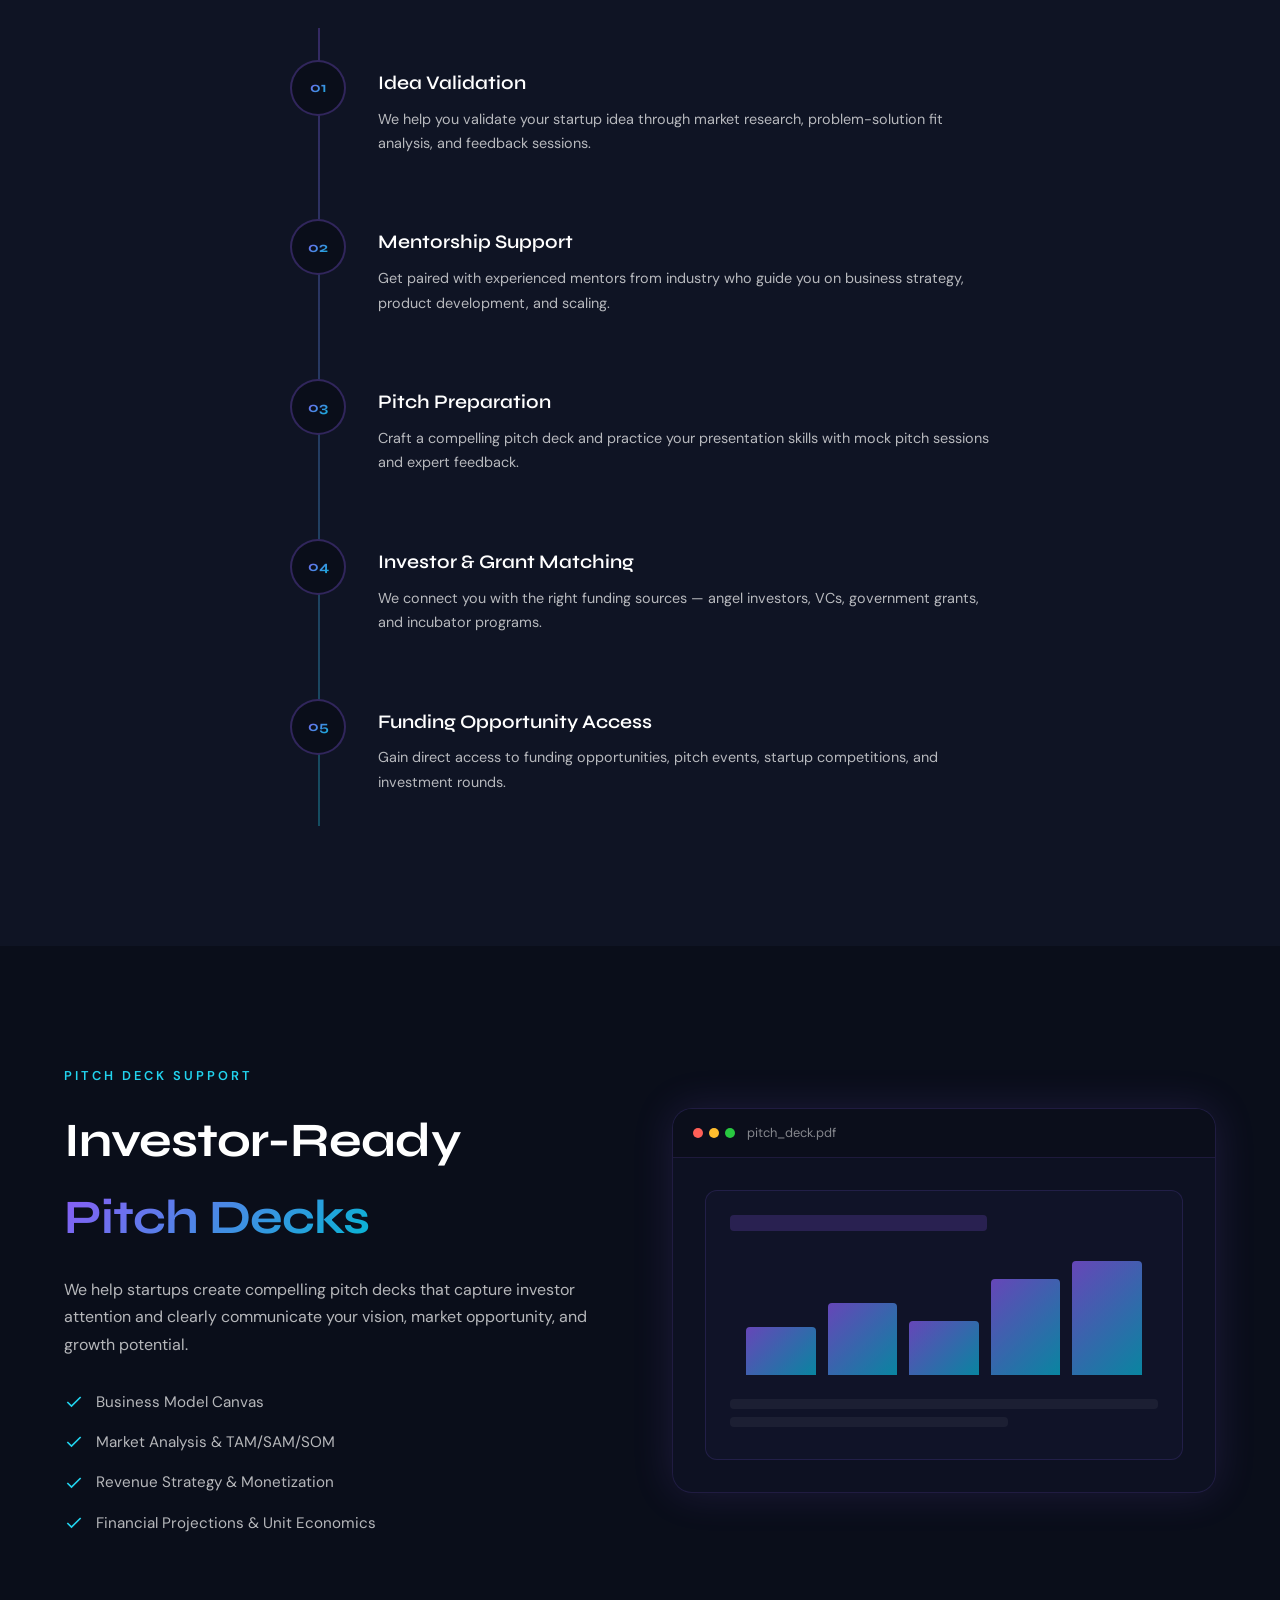
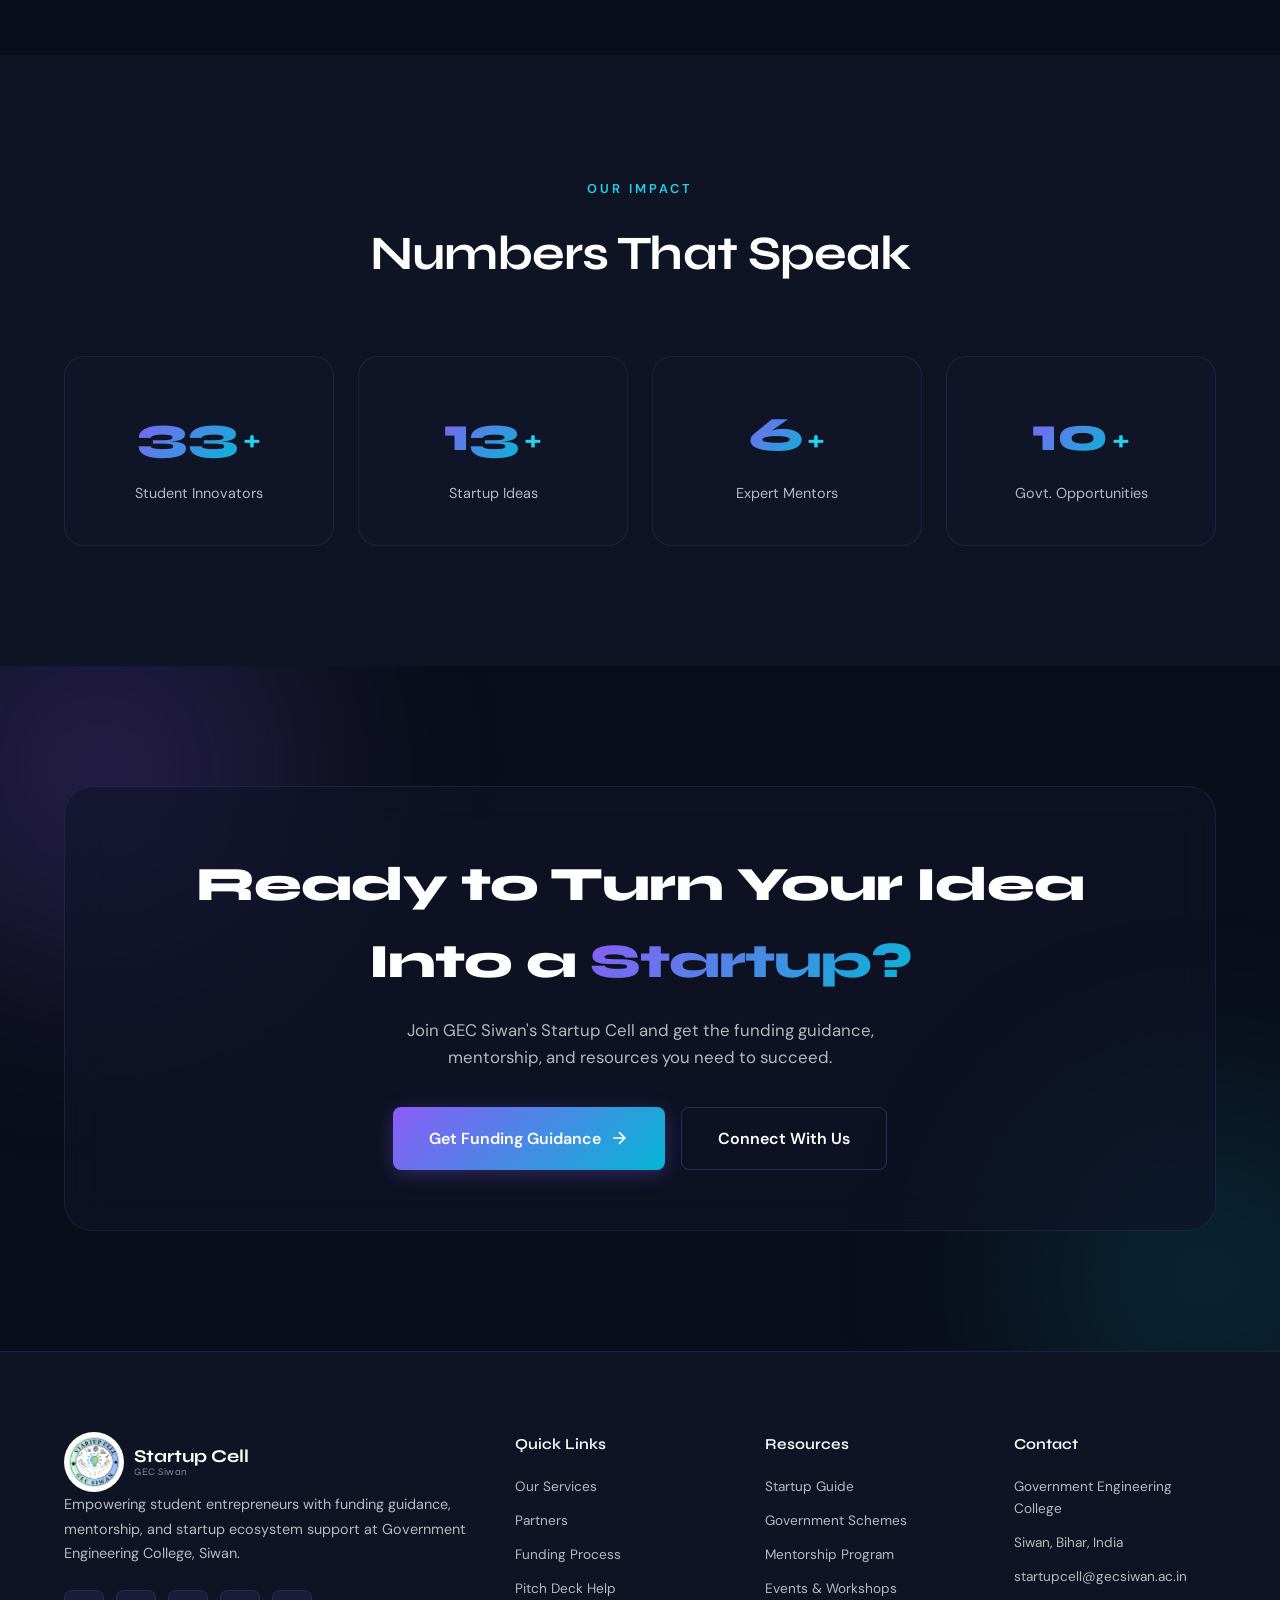
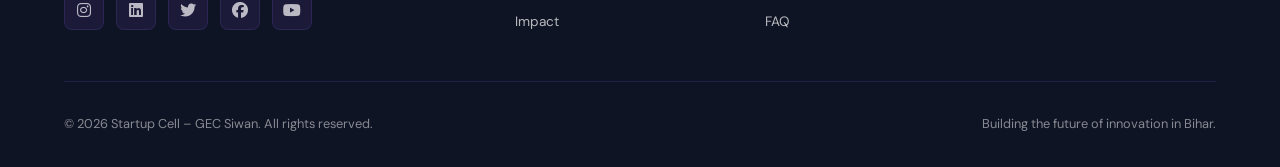
==== commit abc6a81d: "Format Document" ====
--- a/funding.html
+++ b/funding.html
@@ -1,14 +1,14 @@
 <!DOCTYPE html>
 <html lang="en">
+
 <head>
     <meta charset="UTF-8">
     <meta name="viewport" content="width=device-width, initial-scale=1.0">
     <title>Funding & Support – Startup Cell GEC Siwan</title>
     <link rel="preconnect" href="https://fonts.googleapis.com">
     <link rel="preconnect" href="https://fonts.gstatic.com" crossorigin>
-    <link href="https://fonts.googleapis.com/css2?family=Syne:wght@400;500;600;700;800&family=DM+Sans:ital,wght@0,400;0,500;0,600;0,700;1,400&display=swap"
-        rel="stylesheet">
-    <link rel="stylesheet" href="https://cdnjs.cloudflare.com/ajax/libs/font-awesome/6.5.0/css/all.min.css"/>
+    <link href="https://fonts.googleapis.com/css2?family=Syne:wght@400;500;600;700;800&family=DM+Sans:ital,wght@0,400;0,500;0,600;0,700;1,400&display=swap"rel="stylesheet">
+    <link rel="stylesheet" href="https://cdnjs.cloudflare.com/ajax/libs/font-awesome/6.5.0/css/all.min.css" />
     <link rel="stylesheet" href="funding.css">
     <link rel="icon" href="IMAGES/Startup Cell Logo.png" type="image/png">
 </head>
@@ -23,7 +23,7 @@
                 </div>
                 <div class="logo-text">Startup Cell<span>GEC Siwan</span></div>
             </a>
-             <ul class="nav-links" id="navLinks">
+            <ul class="nav-links" id="navLinks">
                 <!-- <li><a href="#hero">Home</a></li>
                 <li><a href="#services">Services</a></li>
                 <li><a href="#government">Partners</a></li>
@@ -202,7 +202,8 @@
                         <div class="gov-logo">
                             <div class="gov-logo-placeholder">
                                 <span class="gov-logo-text">
-                                    <img class="gov-logo-img" src="IMAGES/Bihar Startup.png" alt="Bihar Startup Logo" class="gov-logo-img">
+                                    <img class="gov-logo-img" src="IMAGES/Bihar Startup.png" alt="Bihar Startup Logo"
+                                        class="gov-logo-img">
                                 </span>
                                 <span class="gov-logo-sub">Government of Bihar</span>
                             </div>
@@ -449,7 +450,8 @@
                             <path d="M5 12h14M12 5l7 7-7 7" />
                         </svg>
                     </a>
-                    <a href="index.html#contact" class="btn btn-secondary btn-lg">  <!--Link To A section of another page   -->
+                    <a href="index.html#contact" class="btn btn-secondary btn-lg">
+                        <!--Link To A section of another page   -->
                         <span>Connect With Us</span>
                     </a>
                 </div>
--- a/funding.css
+++ b/funding.css
@@ -25,7 +25,9 @@
     --transition: all 0.3s cubic-bezier(0.4, 0, 0.2, 1);
 }
 
-*, *::before, *::after {
+*,
+*::before,
+*::after {
     margin: 0;
     padding: 0;
     box-sizing: border-box;
@@ -77,38 +79,98 @@
     transform: translateY(0);
 }
 
-.delay-1 { transition-delay: 0.1s; }
-.delay-2 { transition-delay: 0.2s; }
-.delay-3 { transition-delay: 0.3s; }
-.delay-4 { transition-delay: 0.4s; }
+.delay-1 {
+    transition-delay: 0.1s;
+}
+
+.delay-2 {
+    transition-delay: 0.2s;
+}
+
+.delay-3 {
+    transition-delay: 0.3s;
+}
+
+.delay-4 {
+    transition-delay: 0.4s;
+}
 
 @keyframes float {
-    0%, 100% { transform: translateY(0px); }
-    50% { transform: translateY(-20px); }
+
+    0%,
+    100% {
+        transform: translateY(0px);
+    }
+
+    50% {
+        transform: translateY(-20px);
+    }
 }
 
 @keyframes pulse-glow {
-    0%, 100% { opacity: 0.4; }
-    50% { opacity: 0.8; }
+
+    0%,
+    100% {
+        opacity: 0.4;
+    }
+
+    50% {
+        opacity: 0.8;
+    }
 }
 
 @keyframes blob-move {
-    0%, 100% { transform: translate(0, 0) scale(1); }
-    25% { transform: translate(30px, -50px) scale(1.1); }
-    50% { transform: translate(-20px, 20px) scale(0.9); }
-    75% { transform: translate(20px, 30px) scale(1.05); }
+
+    0%,
+    100% {
+        transform: translate(0, 0) scale(1);
+    }
+
+    25% {
+        transform: translate(30px, -50px) scale(1.1);
+    }
+
+    50% {
+        transform: translate(-20px, 20px) scale(0.9);
+    }
+
+    75% {
+        transform: translate(20px, 30px) scale(1.05);
+    }
 }
 
 @keyframes scroll-line {
-    0% { transform: scaleY(0); transform-origin: top; }
-    50% { transform: scaleY(1); transform-origin: top; }
-    51% { transform: scaleY(1); transform-origin: bottom; }
-    100% { transform: scaleY(0); transform-origin: bottom; }
+    0% {
+        transform: scaleY(0);
+        transform-origin: top;
+    }
+
+    50% {
+        transform: scaleY(1);
+        transform-origin: top;
+    }
+
+    51% {
+        transform: scaleY(1);
+        transform-origin: bottom;
+    }
+
+    100% {
+        transform: scaleY(0);
+        transform-origin: bottom;
+    }
 }
 
 @keyframes counter-glow {
-    0%, 100% { box-shadow: 0 0 20px rgba(139, 92, 246, 0.1); }
-    50% { box-shadow: 0 0 40px rgba(139, 92, 246, 0.3); }
+
+    0%,
+    100% {
+        box-shadow: 0 0 20px rgba(139, 92, 246, 0.1);
+    }
+
+    50% {
+        box-shadow: 0 0 40px rgba(139, 92, 246, 0.3);
+    }
 }
 
 /* ========== NAVBAR ========== */
@@ -152,27 +214,31 @@
     font-size: 1.4rem;
 }
 
-.logo-icon img{
-  height:60px;
-  width:60px;
-  border-radius: 50%;
-  object-fit: cover;
-}
+.logo-icon img {
+    height: 60px;
+    width: 60px;
+    border-radius: 50%;
+    object-fit: cover;
+}
+
 .logo-text {
-  font-family: var(--font-display);
-  font-weight: 700;
-  font-size: 18px;                 
-  display: flex;
-  flex-direction: column;
-  line-height: 1;
-}
+    font-family: var(--font-display);
+    font-weight: 700;
+    font-size: 18px;
+    display: flex;
+    flex-direction: column;
+    line-height: 1;
+}
+
 .logo-text span {
-  font-size: 10px;
-  font-weight: 400;
-  color: var(--text-muted);   /* Optional: Add a muted color for the subtext */
-  letter-spacing: 0.5px;
-  margin-top: 2px;
-}
+    font-size: 10px;
+    font-weight: 400;
+    color: var(--text-muted);
+    /* Optional: Add a muted color for the subtext */
+    letter-spacing: 0.5px;
+    margin-top: 2px;
+}
+
 /* .logo-accent {
     color: var(--text-muted);
     font-weight: 400;
@@ -221,45 +287,46 @@
     }
     .back-btn:hover { color:var(--text); border-color:rgba(255,255,255,0.18); background:var(--surface2); } */
 
-    .back-btn {
-       display: inline-flex;
-       align-items: center;
-       gap: 10px;
-
-       padding: 14px 28px;
-       border-radius: 999px;
-
-       background: rgba(10, 18, 45, 0.45); /* dark transparent bg */
-       border: 1px solid rgba(255, 255, 255, 0.08);
-
-       color: #bfc9ff;
-       font-size: 16px;
-       font-weight: 500;
-
-       backdrop-filter: blur(12px);
-       -webkit-backdrop-filter: blur(12px);
-
-       box-shadow:
-         inset 0 1px 0 rgba(255,255,255,0.05),
-         0 4px 20px rgba(0,0,0,0.25);
-     
-       transition: all 0.3s ease;
-
-       text-decoration: none;
-   }
-
-  .back-btn:hover {
+.back-btn {
+    display: inline-flex;
+    align-items: center;
+    gap: 10px;
+
+    padding: 14px 28px;
+    border-radius: 999px;
+
+    background: rgba(10, 18, 45, 0.45);
+    /* dark transparent bg */
+    border: 1px solid rgba(255, 255, 255, 0.08);
+
+    color: #bfc9ff;
+    font-size: 16px;
+    font-weight: 500;
+
+    backdrop-filter: blur(12px);
+    -webkit-backdrop-filter: blur(12px);
+
+    box-shadow:
+        inset 0 1px 0 rgba(255, 255, 255, 0.05),
+        0 4px 20px rgba(0, 0, 0, 0.25);
+
+    transition: all 0.3s ease;
+
+    text-decoration: none;
+}
+
+.back-btn:hover {
     transform: translateY(-2px);
-    border-color: rgba(255,255,255,0.15);
+    border-color: rgba(255, 255, 255, 0.15);
     background: rgba(15, 25, 60, 0.55);
-  }
-
-  @media (max-width: 480px) {
-  .back-home-btn {
-    padding: 12px 22px;
-    font-size: 14px;
-    gap: 8px;
-  }
+}
+
+@media (max-width: 480px) {
+    .back-home-btn {
+        padding: 12px 22px;
+        font-size: 14px;
+        gap: 8px;
+    }
 }
 
 .nav-cta {
@@ -707,12 +774,12 @@
 }
 
 .gov-logo-text {
-     font-family: var(--font-heading);
+    font-family: var(--font-heading);
     font-size: 1.2rem;
     font-weight: 700;
     background: var(--gradient-primary);
     -webkit-background-clip: text;
-    -webkit-text-fill-color: transparent; 
+    -webkit-text-fill-color: transparent;
 }
 
 .gov-logo-img {
@@ -902,9 +969,17 @@
     background: rgba(255, 255, 255, 0.15);
 }
 
-.mockup-dots span:first-child { background: #ff5f57; }
-.mockup-dots span:nth-child(2) { background: #ffbd2e; }
-.mockup-dots span:last-child { background: #28c840; }
+.mockup-dots span:first-child {
+    background: #ff5f57;
+}
+
+.mockup-dots span:nth-child(2) {
+    background: #ffbd2e;
+}
+
+.mockup-dots span:last-child {
+    background: #28c840;
+}
 
 .mockup-title {
     font-size: 0.8rem;
@@ -1222,9 +1297,11 @@
     .services-grid {
         grid-template-columns: repeat(2, 1fr);
     }
+
     .stats-grid {
         grid-template-columns: repeat(2, 1fr);
     }
+
     .footer-grid {
         grid-template-columns: 1fr 1fr;
     }
@@ -1258,9 +1335,11 @@
     .nav-toggle.active span:nth-child(1) {
         transform: rotate(45deg) translate(5px, 5px);
     }
+
     .nav-toggle.active span:nth-child(2) {
         opacity: 0;
     }
+
     .nav-toggle.active span:nth-child(3) {
         transform: rotate(-45deg) translate(5px, -5px);
     }
@@ -1334,4 +1413,4 @@
         flex-direction: column;
         align-items: center;
     }
-}
+}
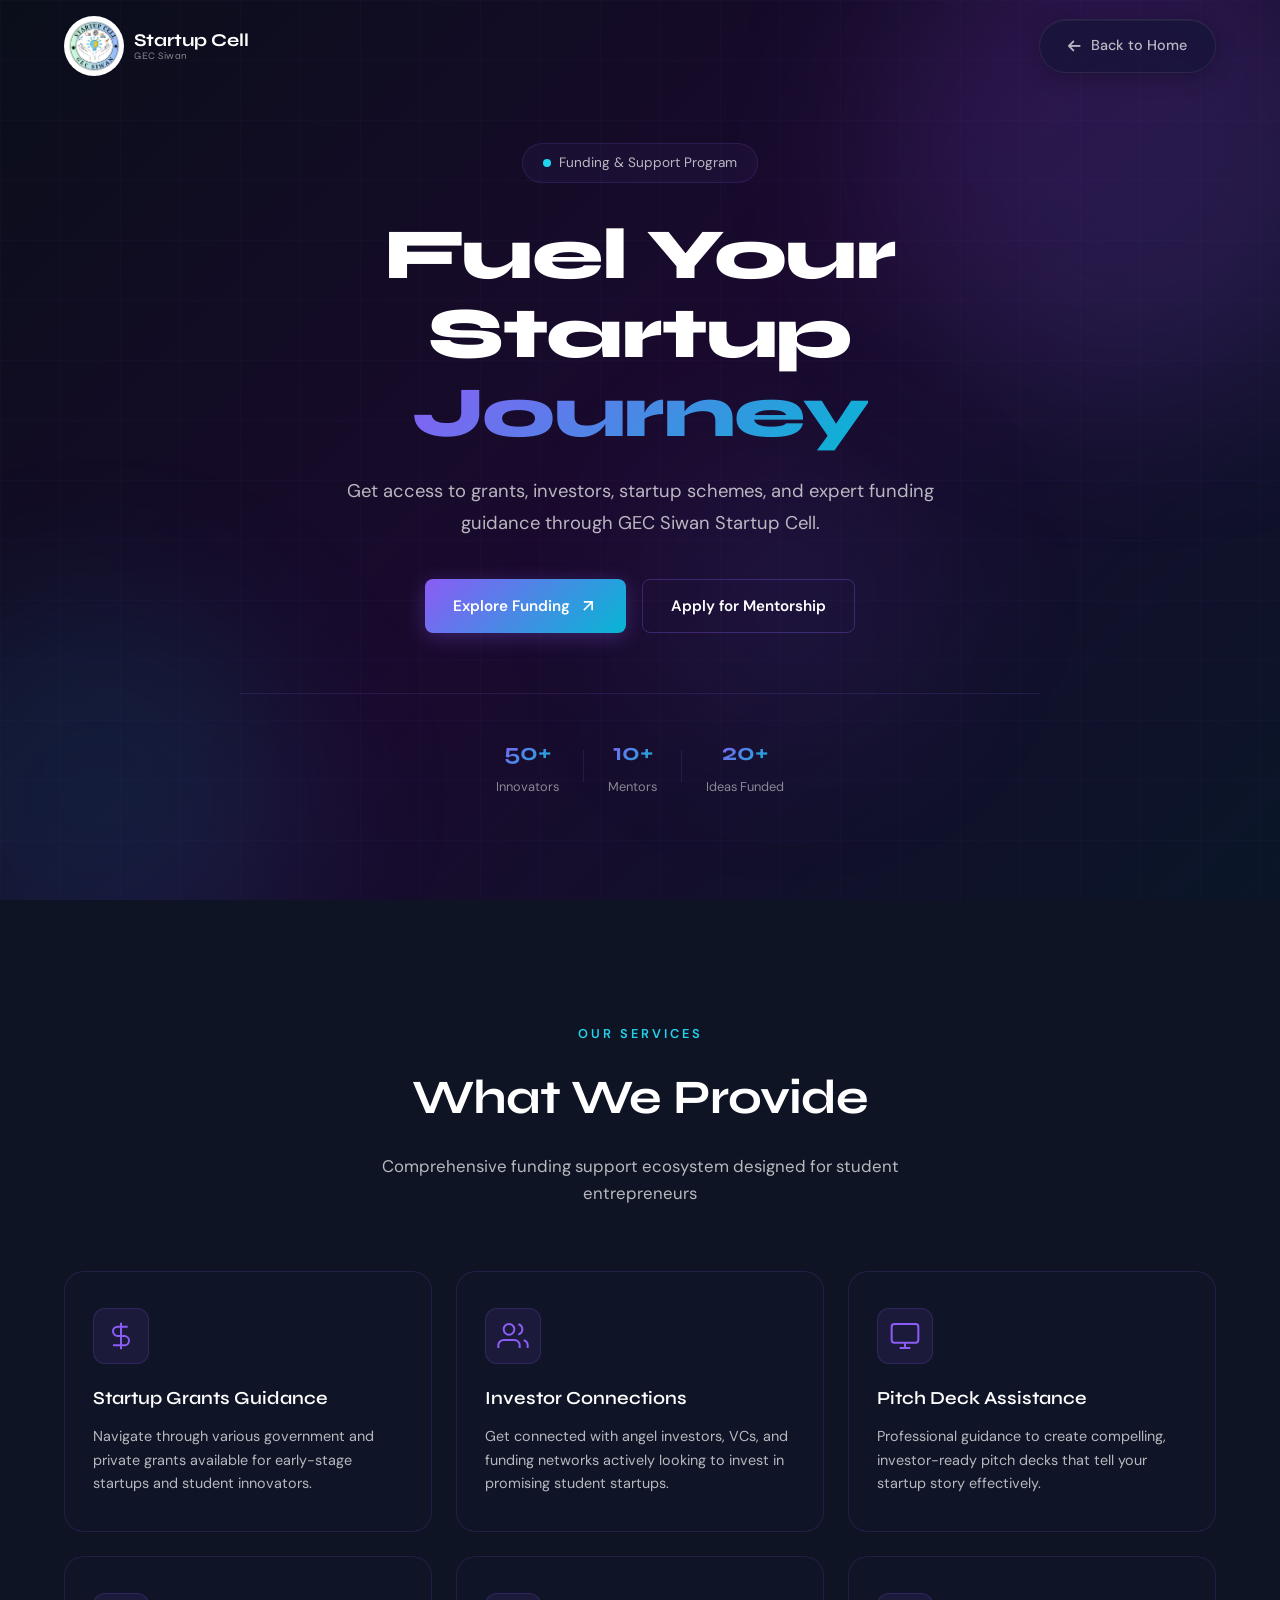
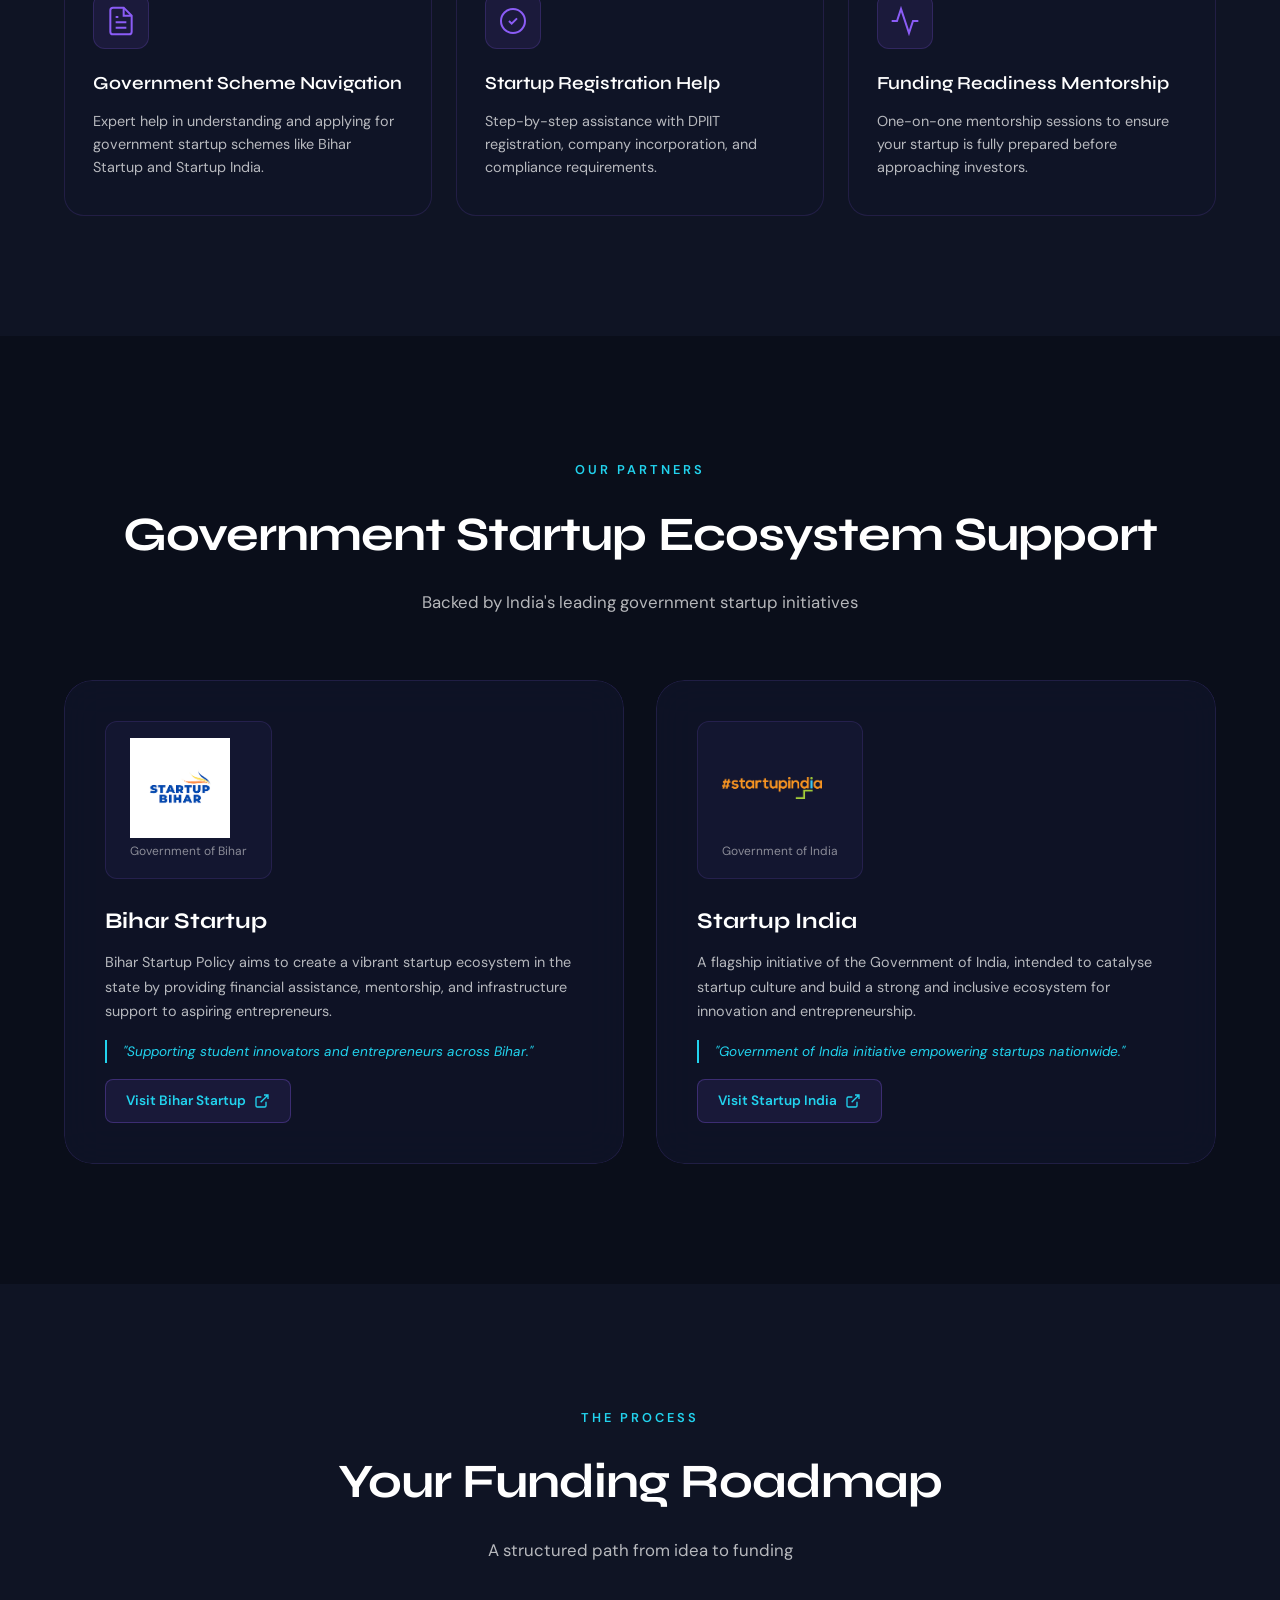
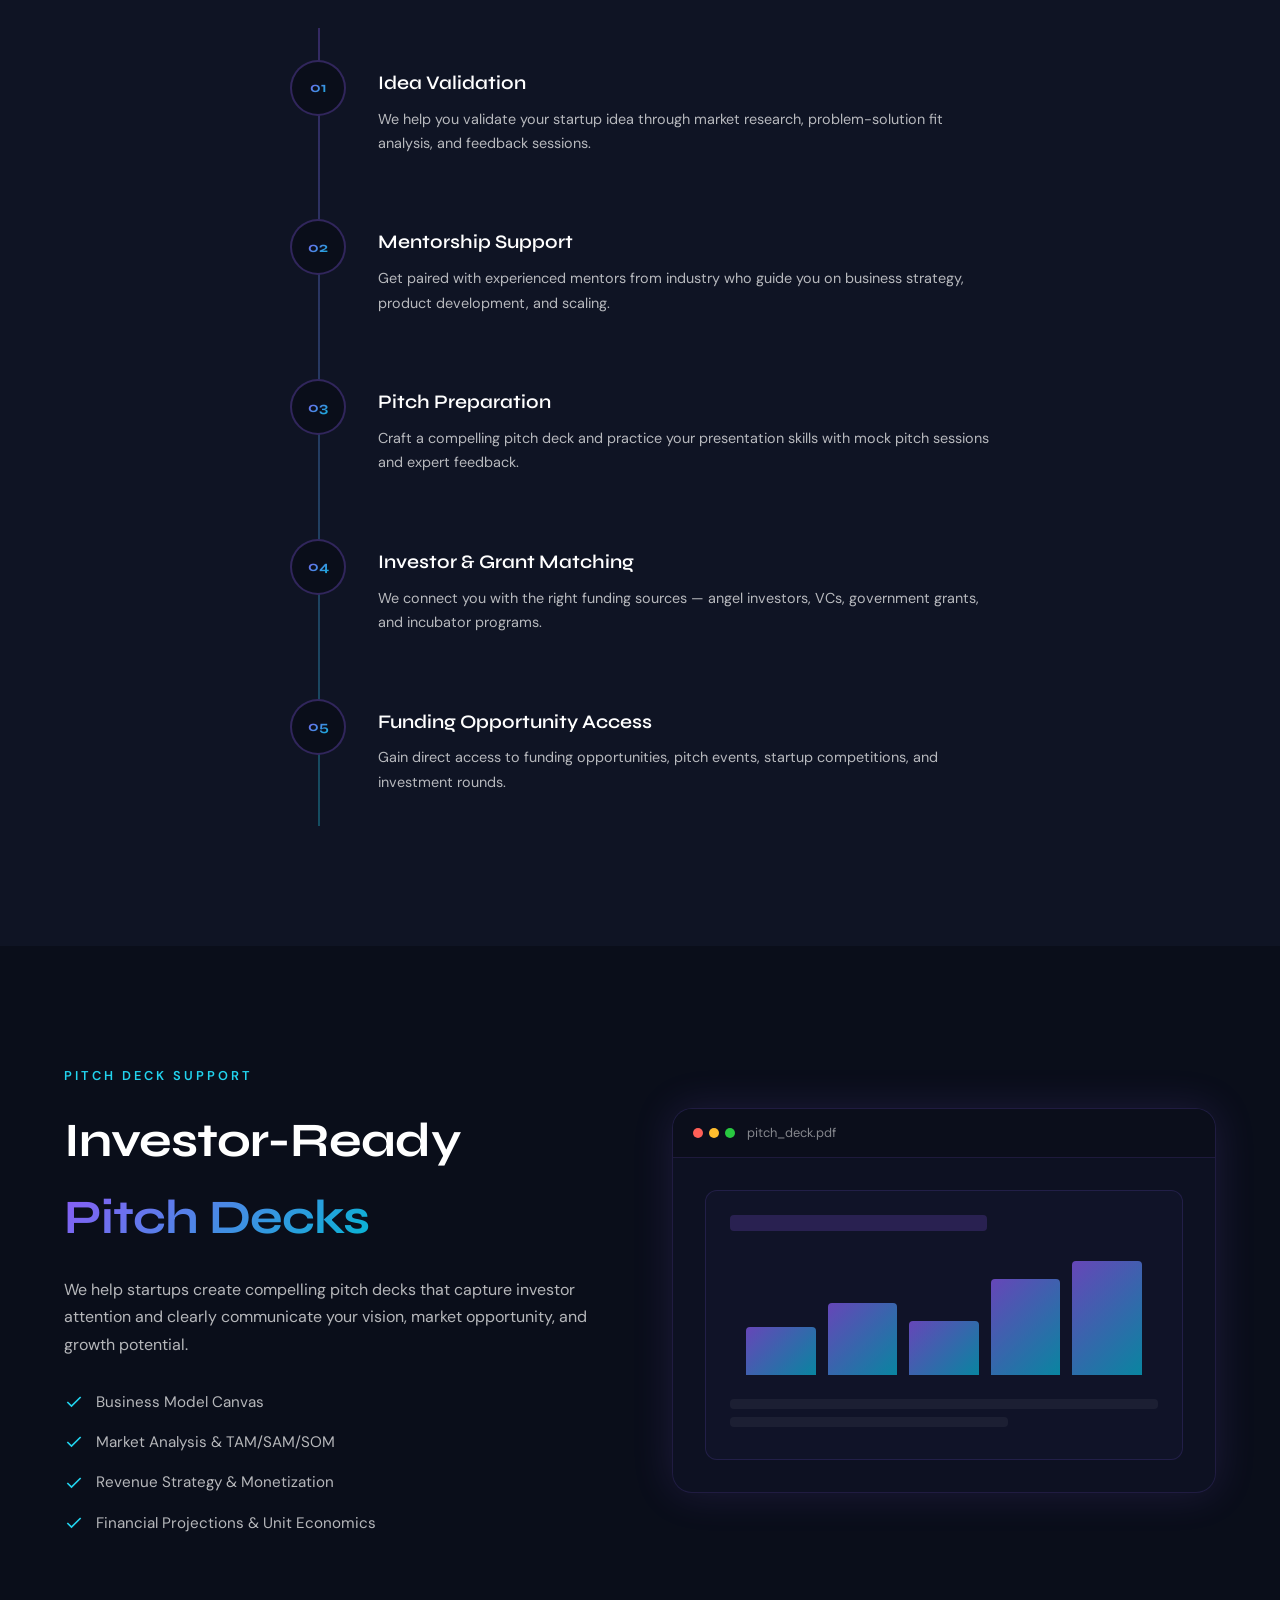
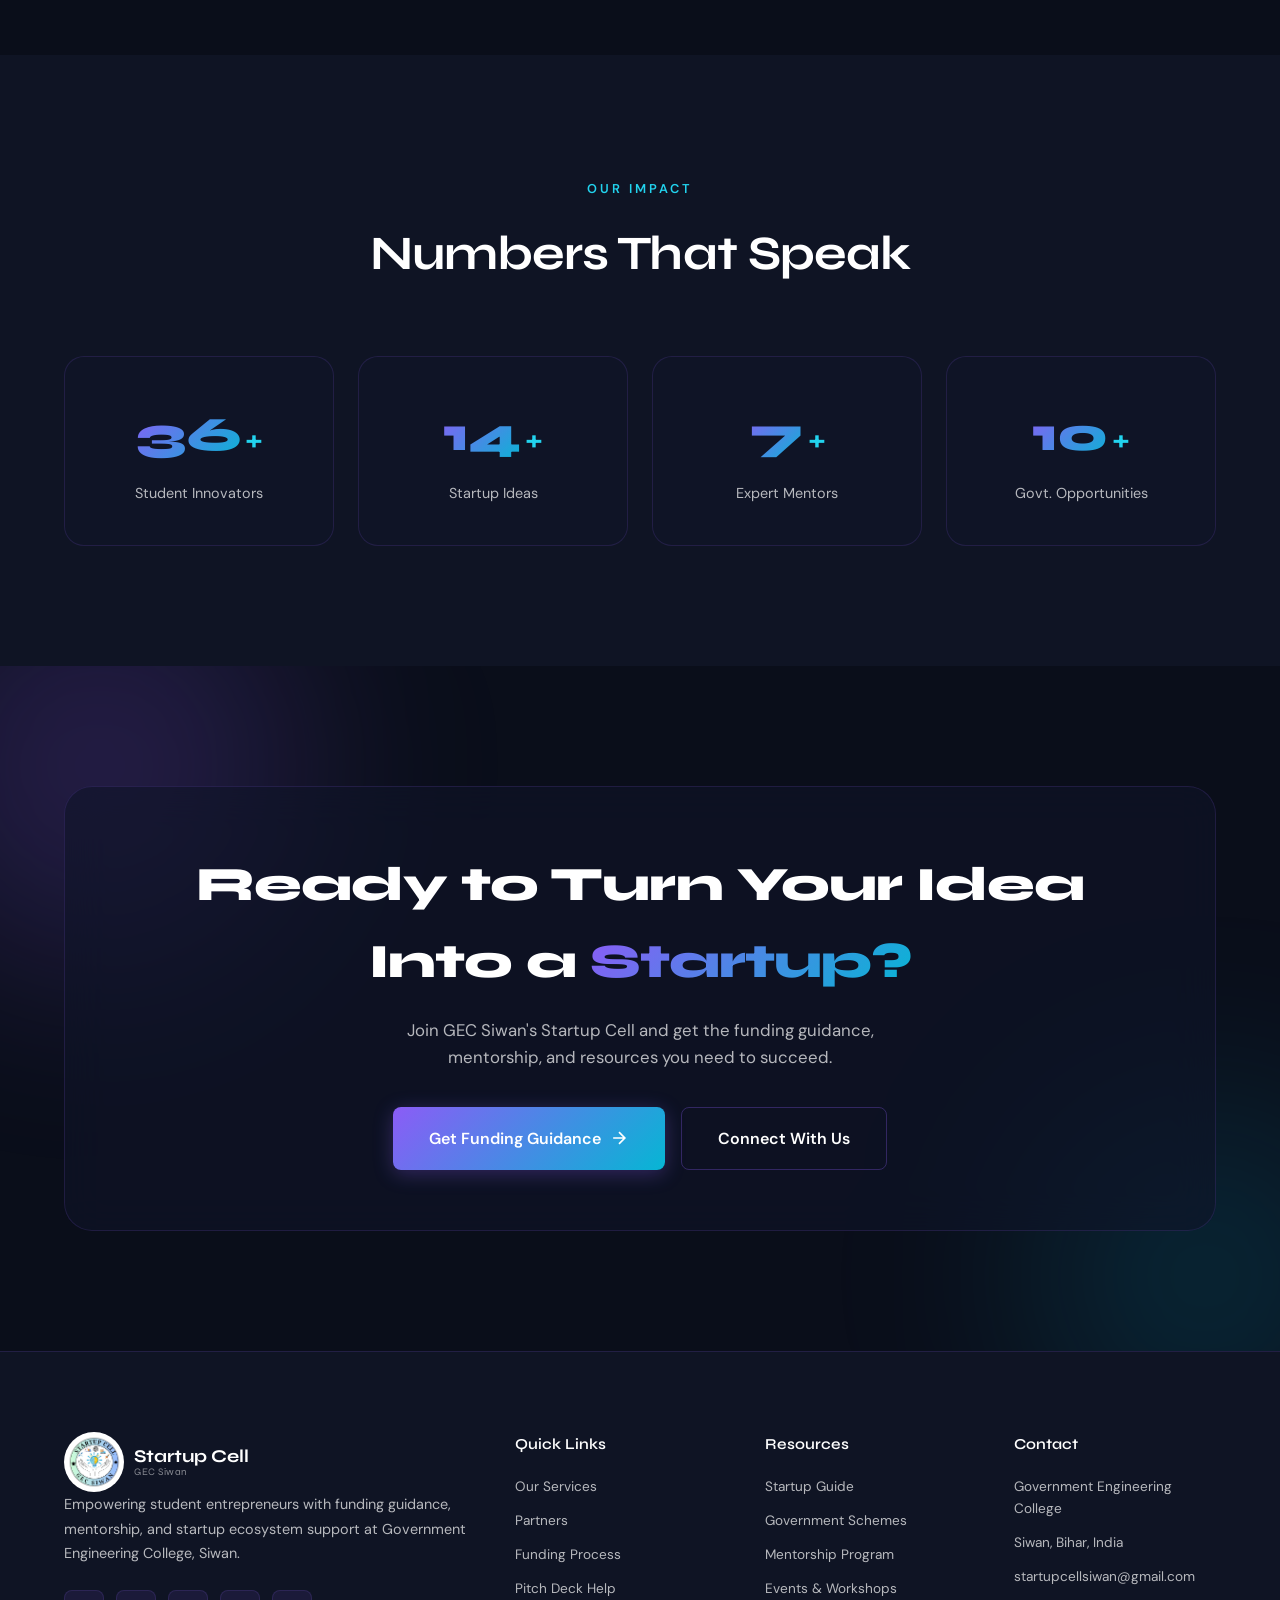
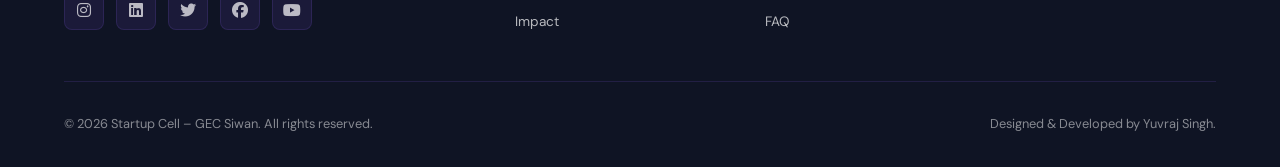
==== commit 6f388c3d: "Footer Link Added." ====
--- a/funding.html
+++ b/funding.html
@@ -497,8 +497,8 @@
                     <h4>Resources</h4>
                     <ul>
                         <li><a href="#">Startup Guide</a></li>
-                        <li><a href="#">Government Schemes</a></li>
-                        <li><a href="#">Mentorship Program</a></li>
+                        <li><a href="#government">Government Schemes</a></li>
+                        <li><a href="mentor.html">Mentorship Program</a></li>
                         <li><a href="#">Events & Workshops</a></li>
                         <li><a href="#">FAQ</a></li>
                     </ul>
@@ -508,13 +508,13 @@
                     <ul>
                         <li>Government Engineering College</li>
                         <li>Siwan, Bihar, India</li>
-                        <li><a href="mailto:startupcell@gecsiwan.ac.in">startupcell@gecsiwan.ac.in</a></li>
+                        <li><a href="mailto:startupcellsiwan@gmail.com">startupcellsiwan@gmail.com</a></li>
                     </ul>
                 </div>
             </div>
             <div class="footer-bottom">
                 <p>&copy; 2026 Startup Cell – GEC Siwan. All rights reserved.</p>
-                <p>Building the future of innovation in Bihar.</p>
+                <p>Designed & Developed by Yuvraj Singh.</p>
             </div>
         </div>
     </footer>
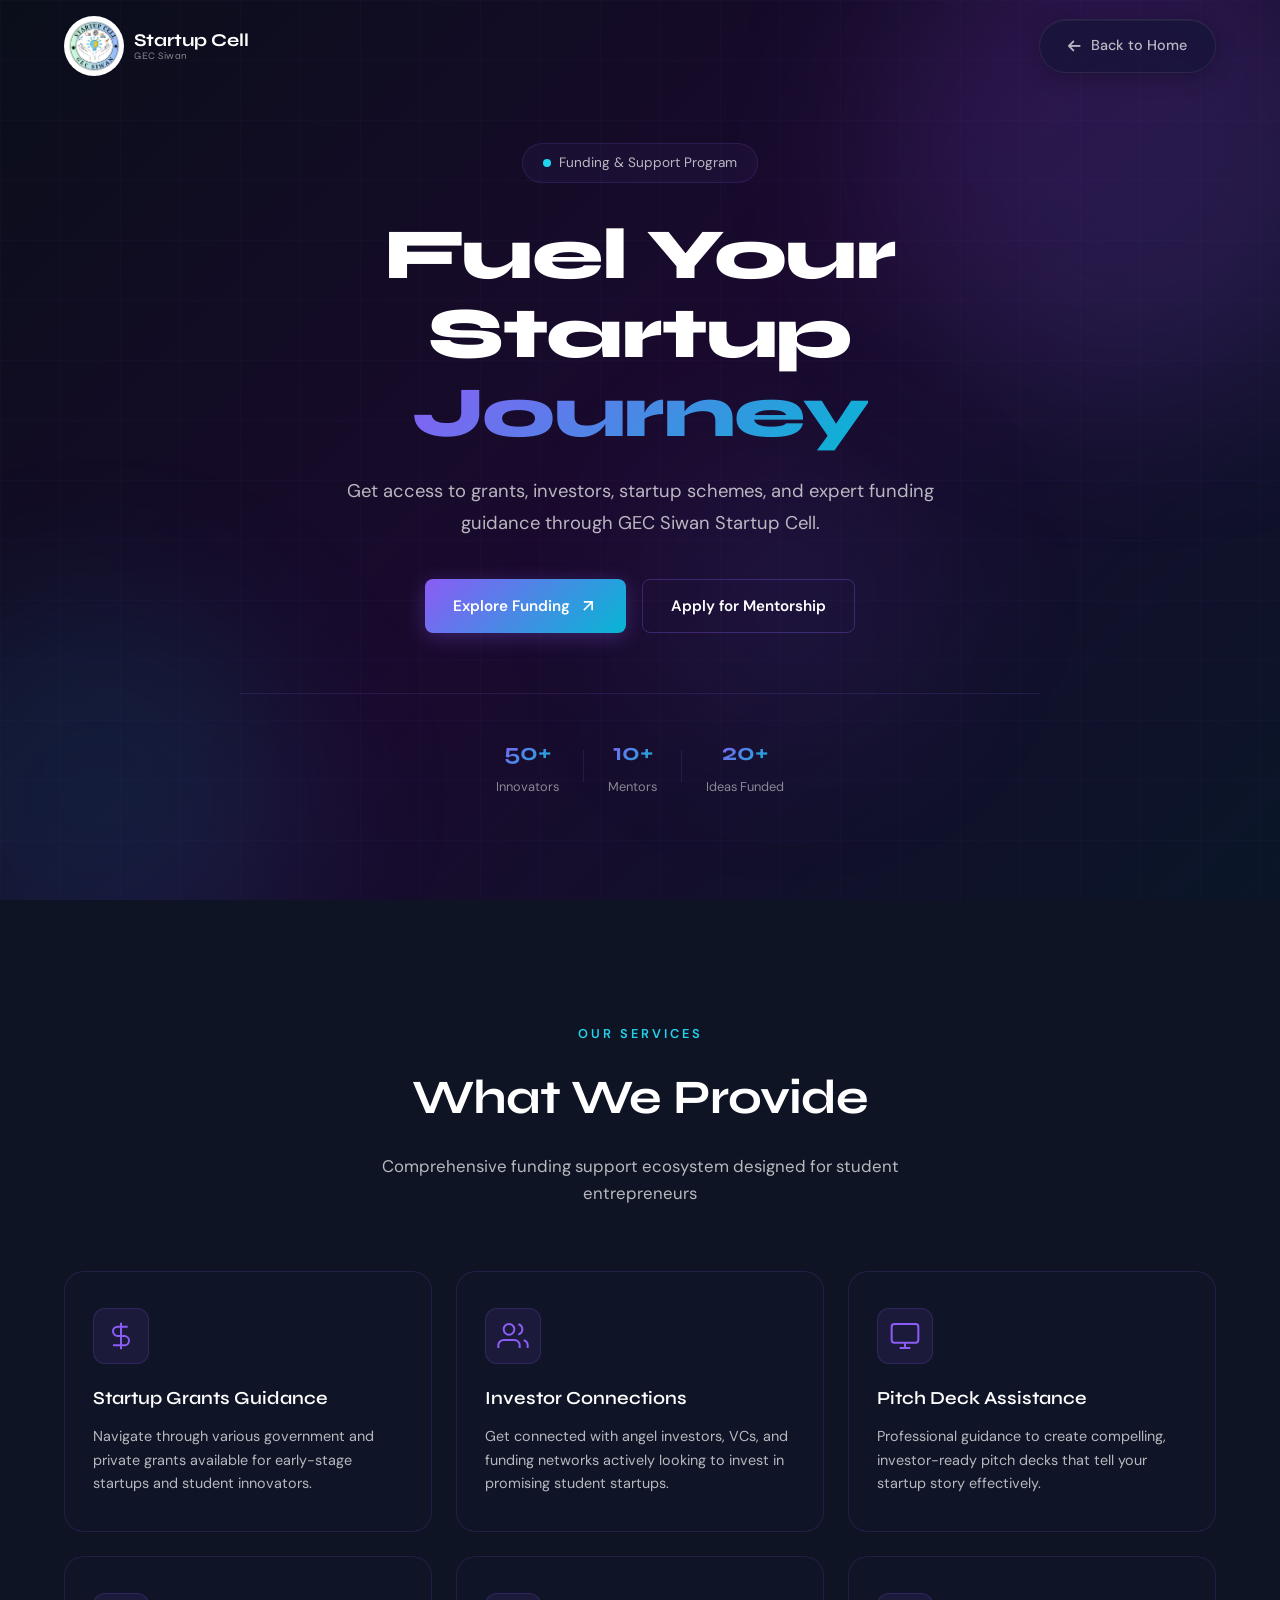
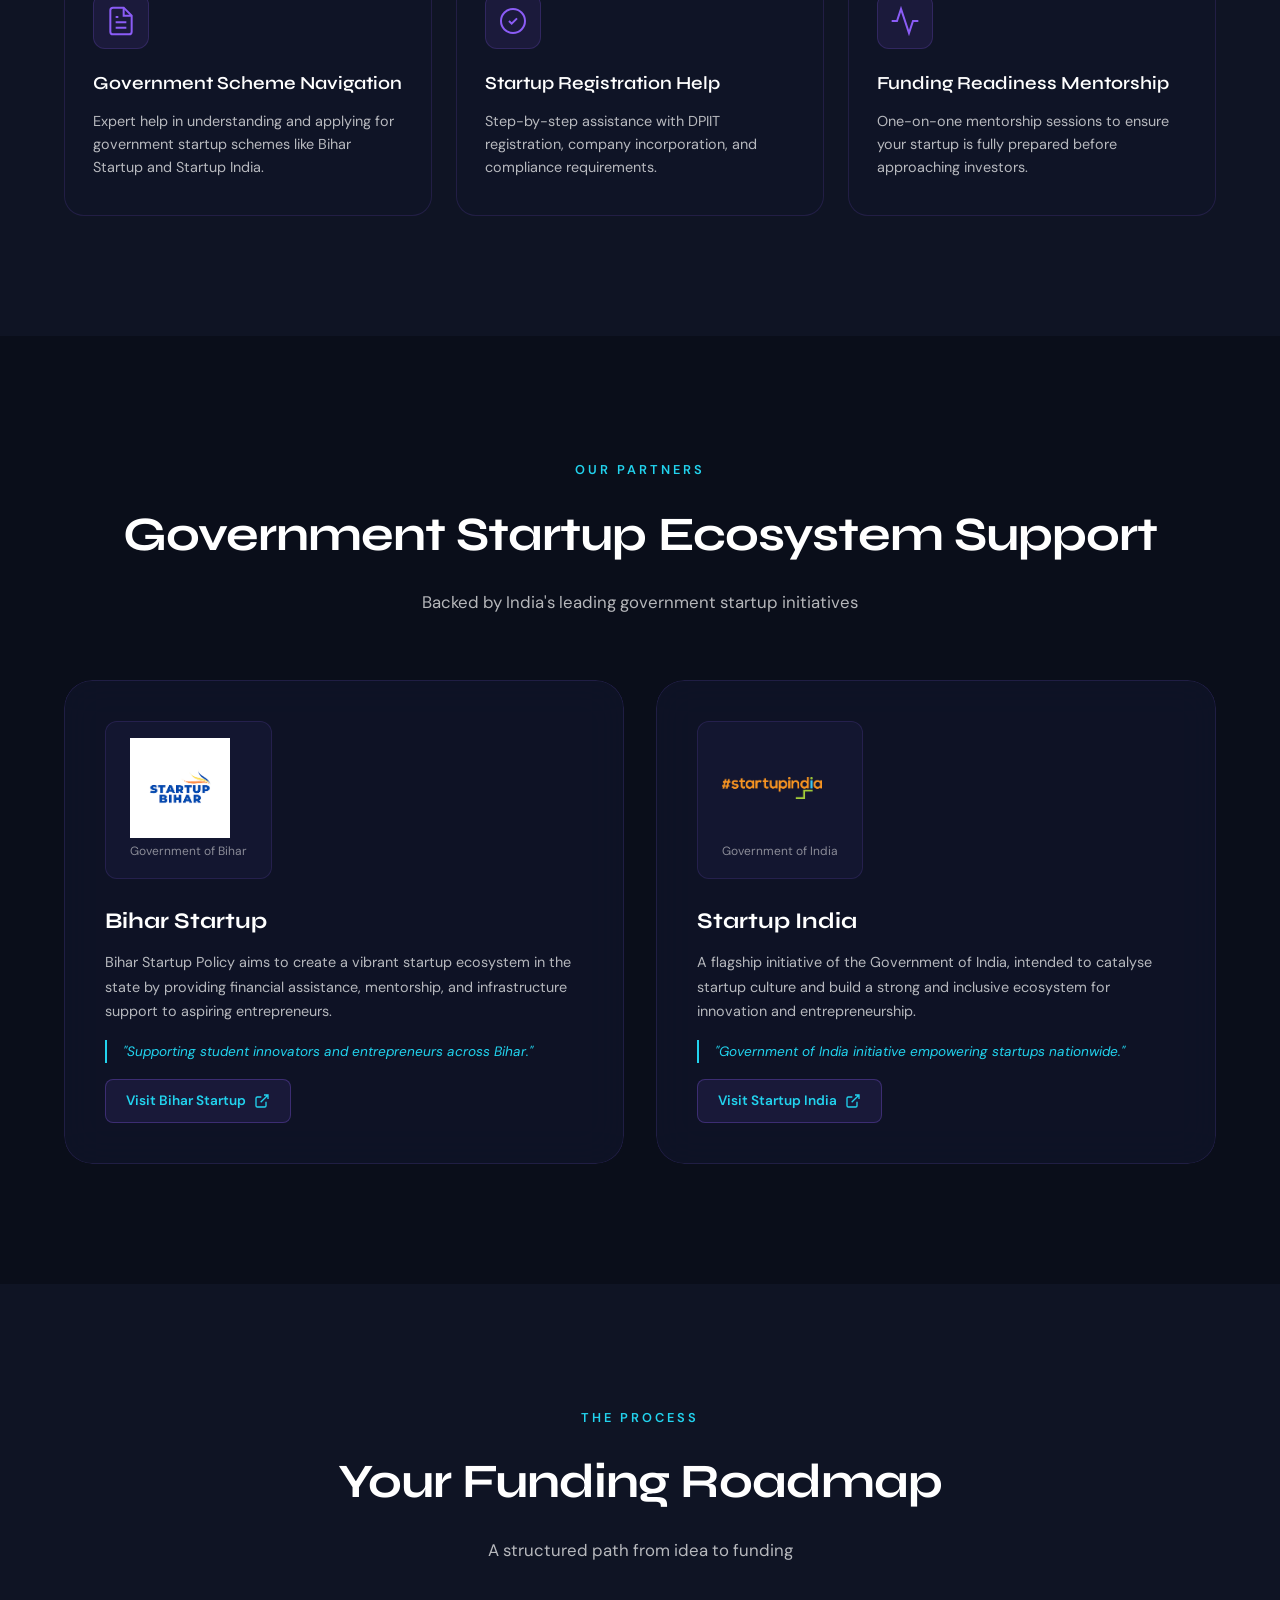
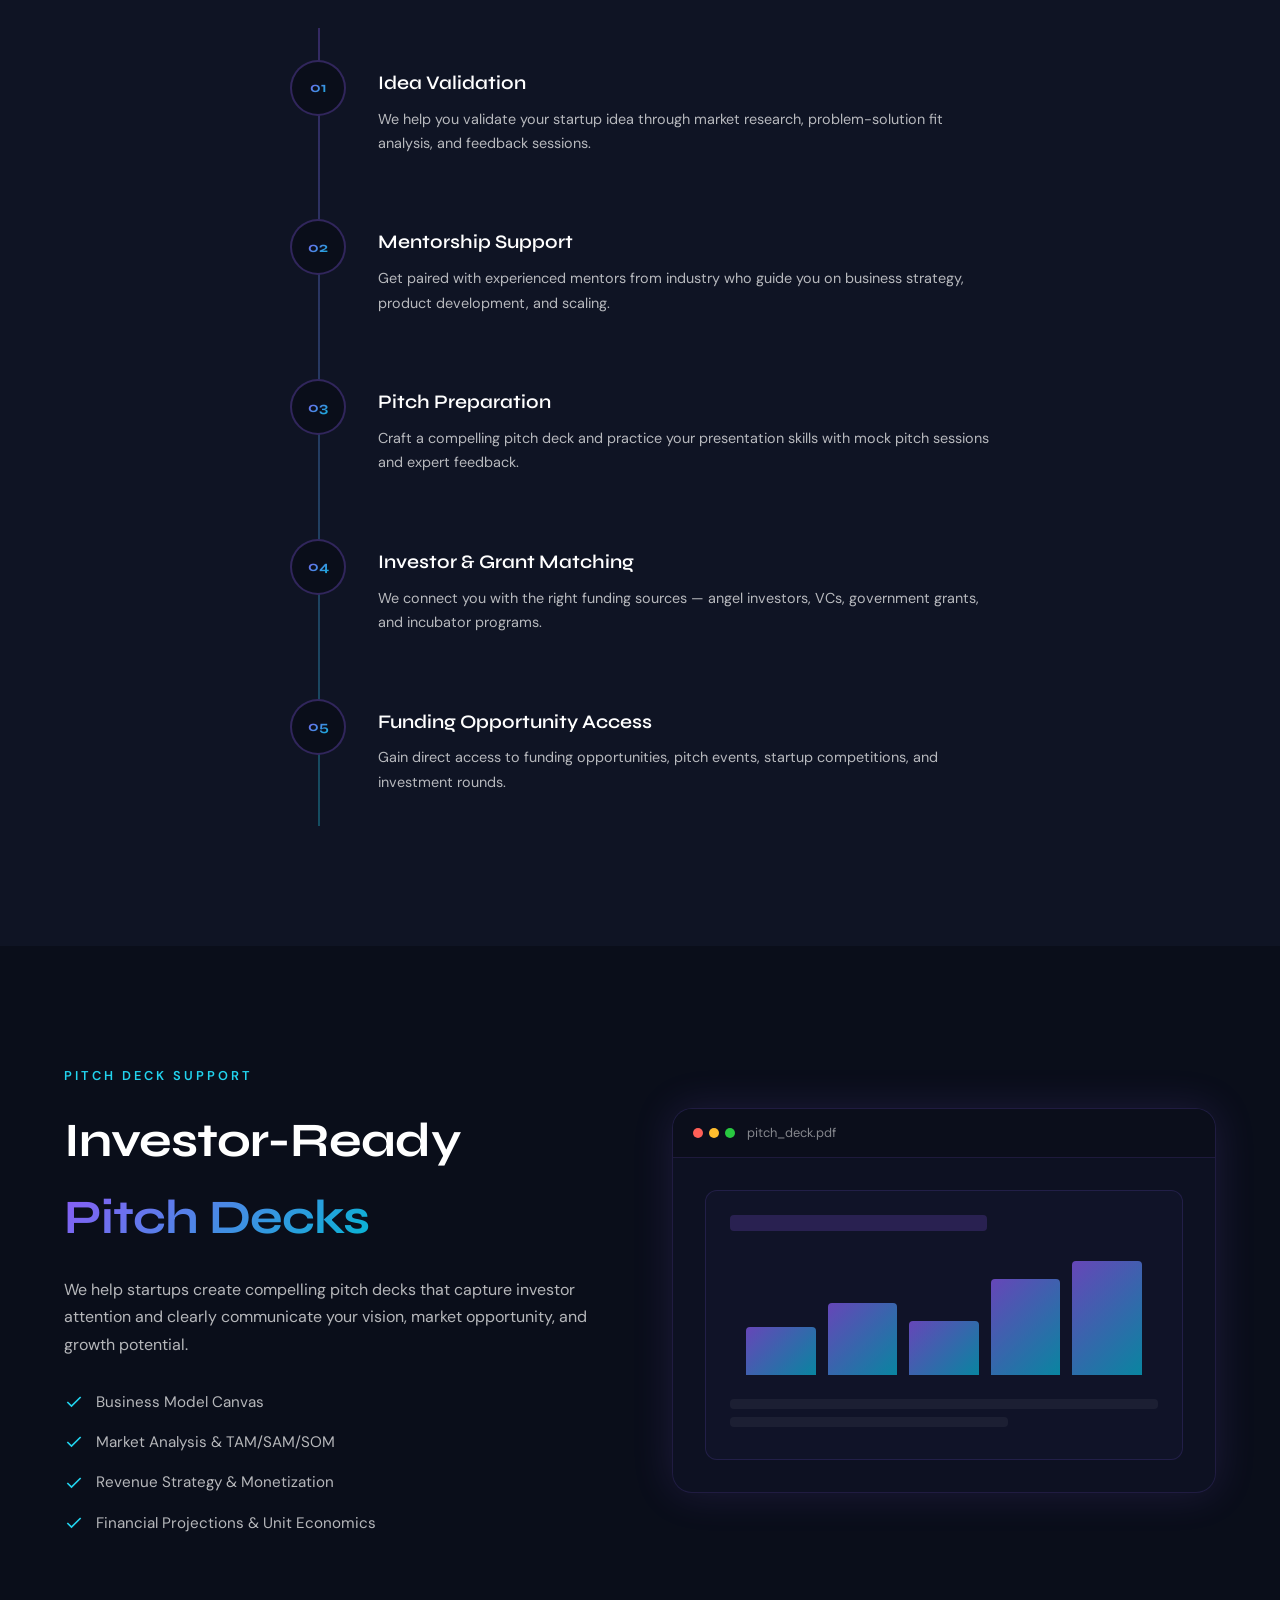
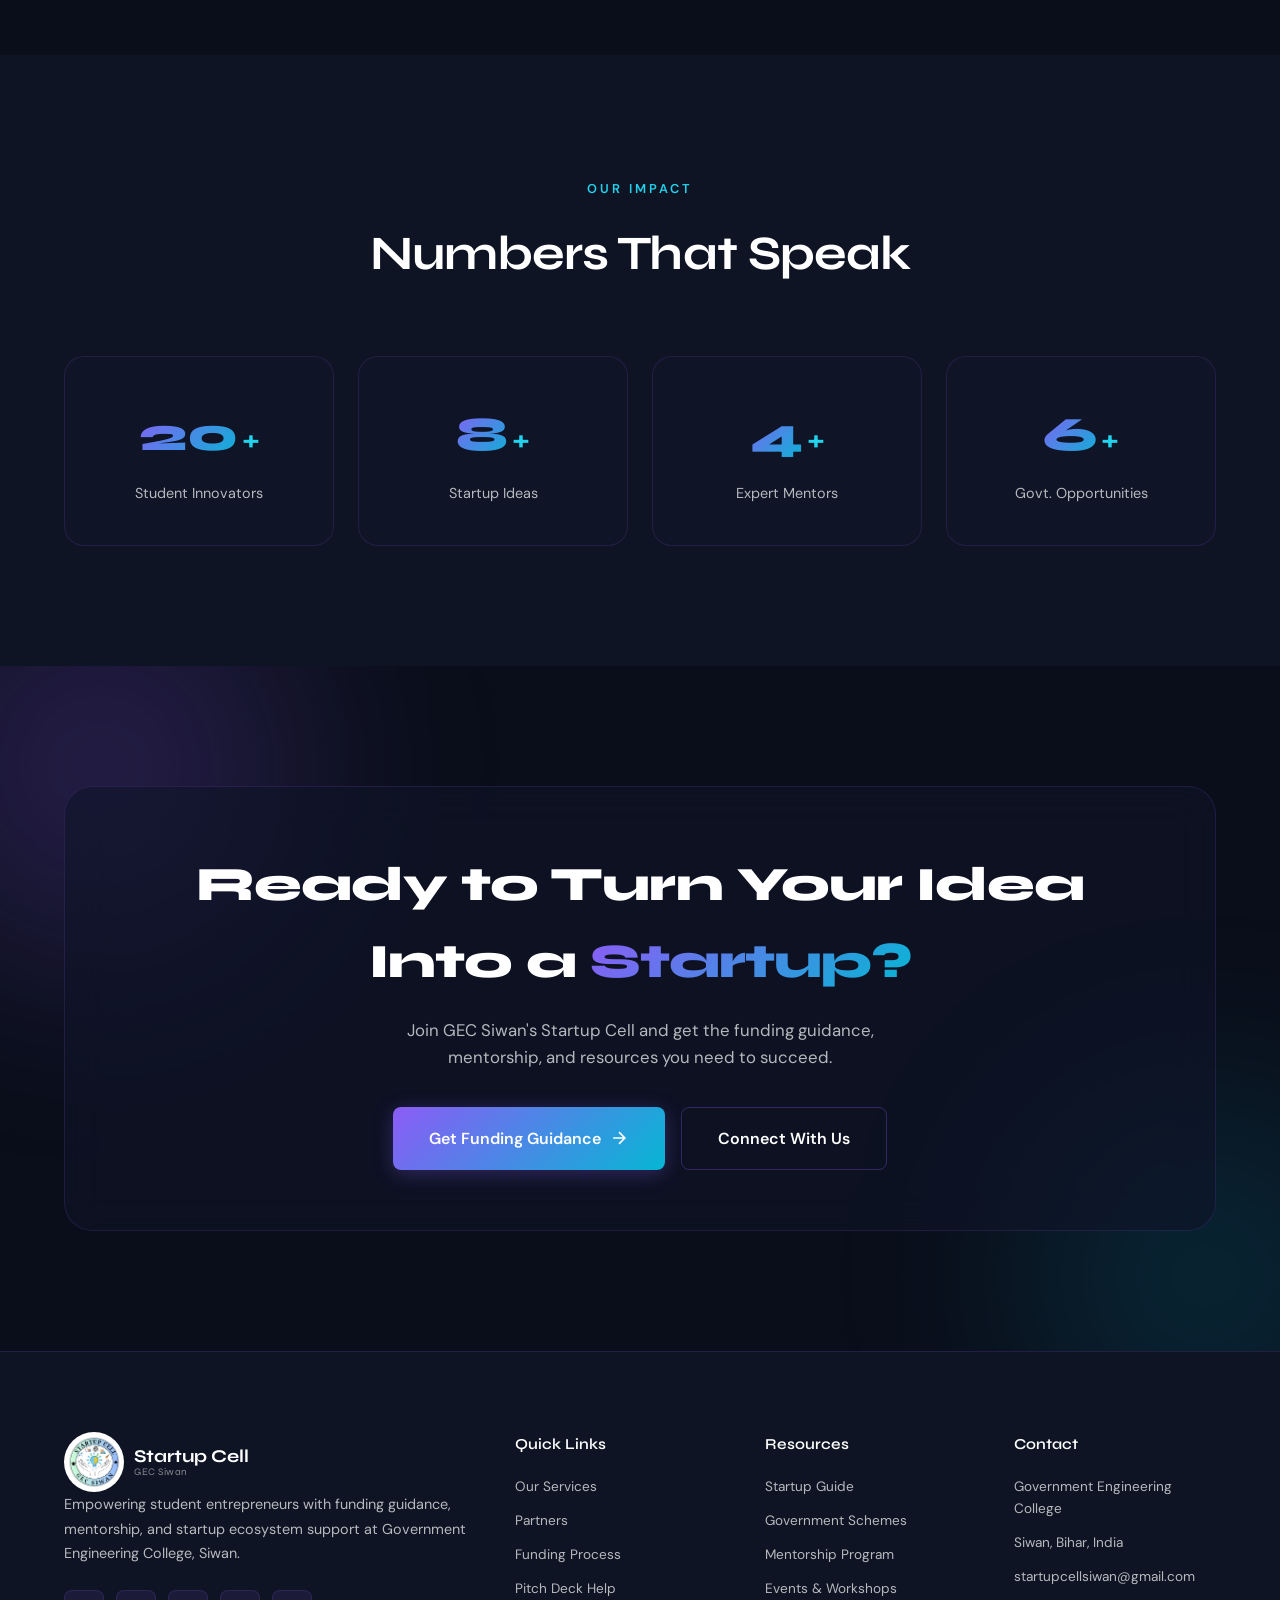
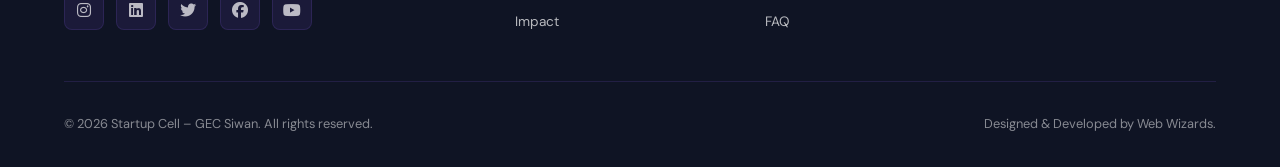
==== commit 99489145: "Fotter Updated." ====
--- a/funding.html
+++ b/funding.html
@@ -514,7 +514,7 @@
             </div>
             <div class="footer-bottom">
                 <p>&copy; 2026 Startup Cell – GEC Siwan. All rights reserved.</p>
-                <p>Designed & Developed by Yuvraj Singh.</p>
+                <p>Designed & Developed by Web Wizards.</p>
             </div>
         </div>
     </footer>
